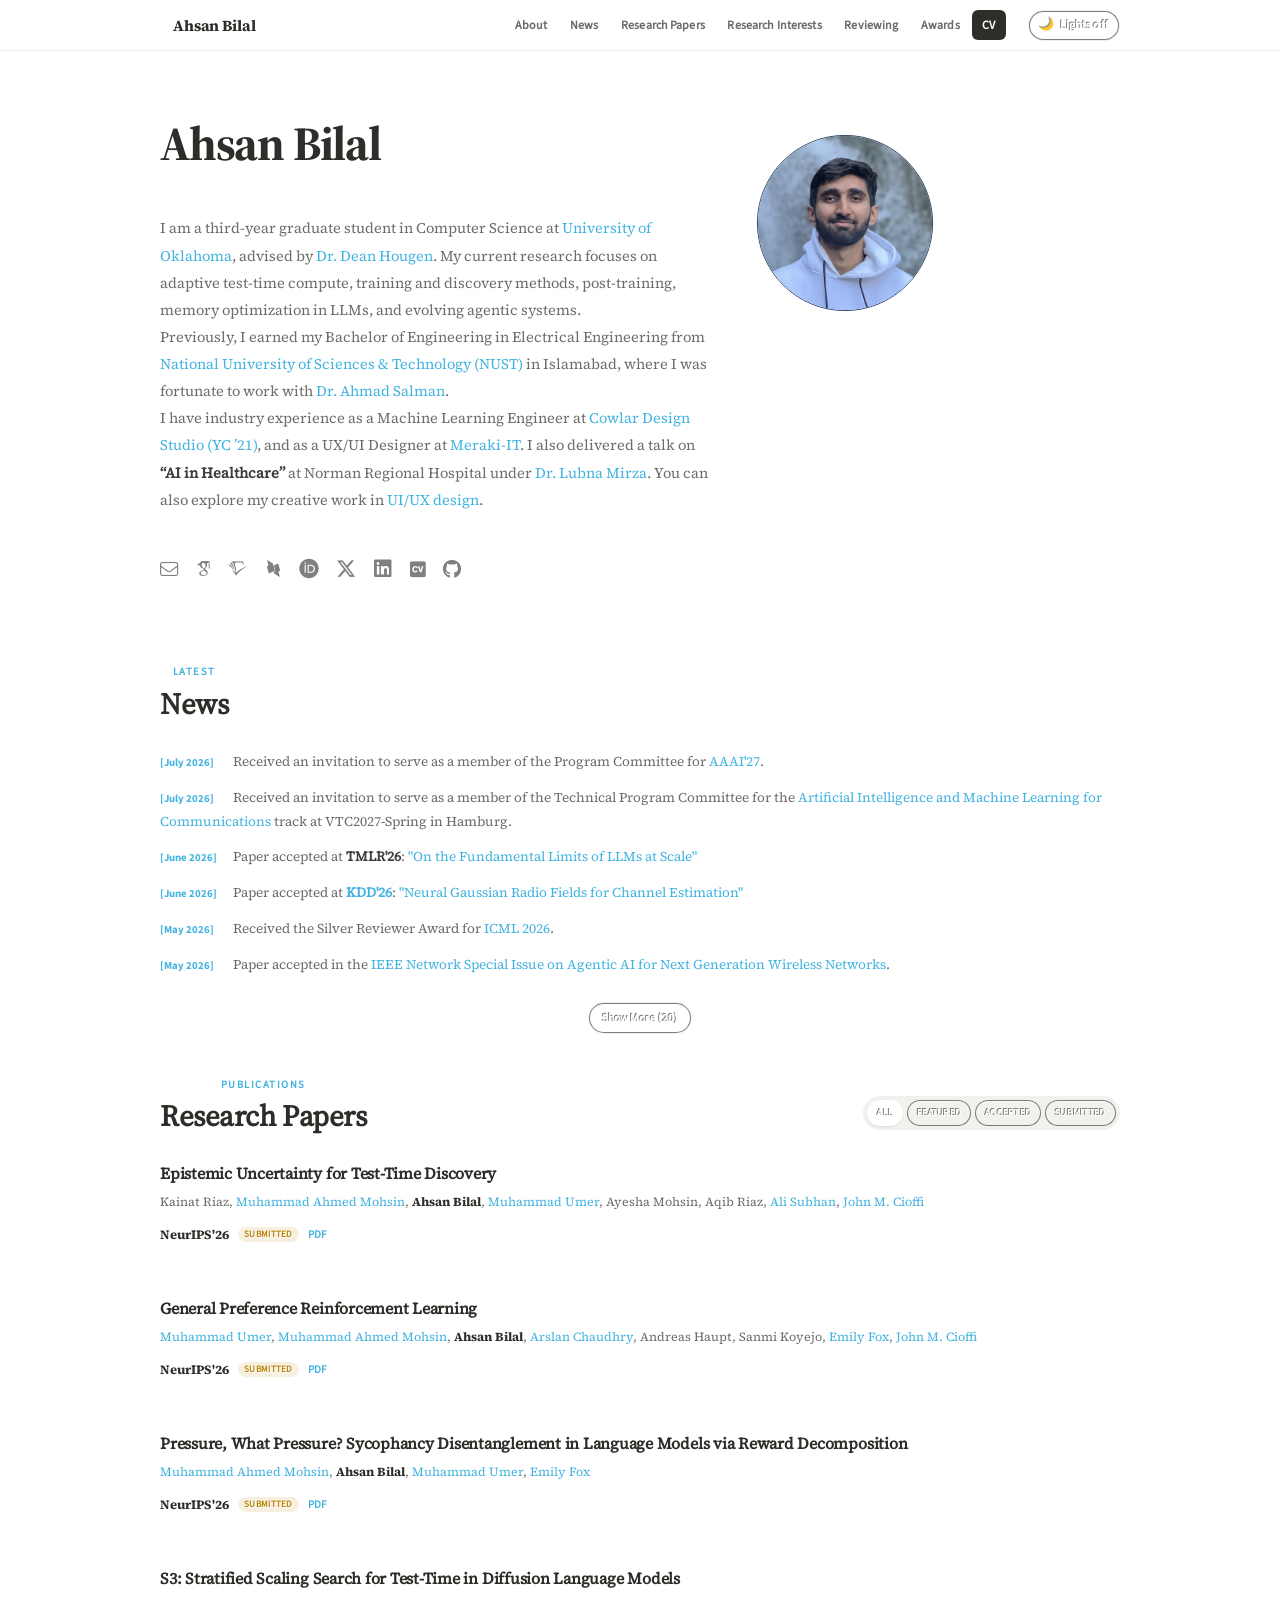
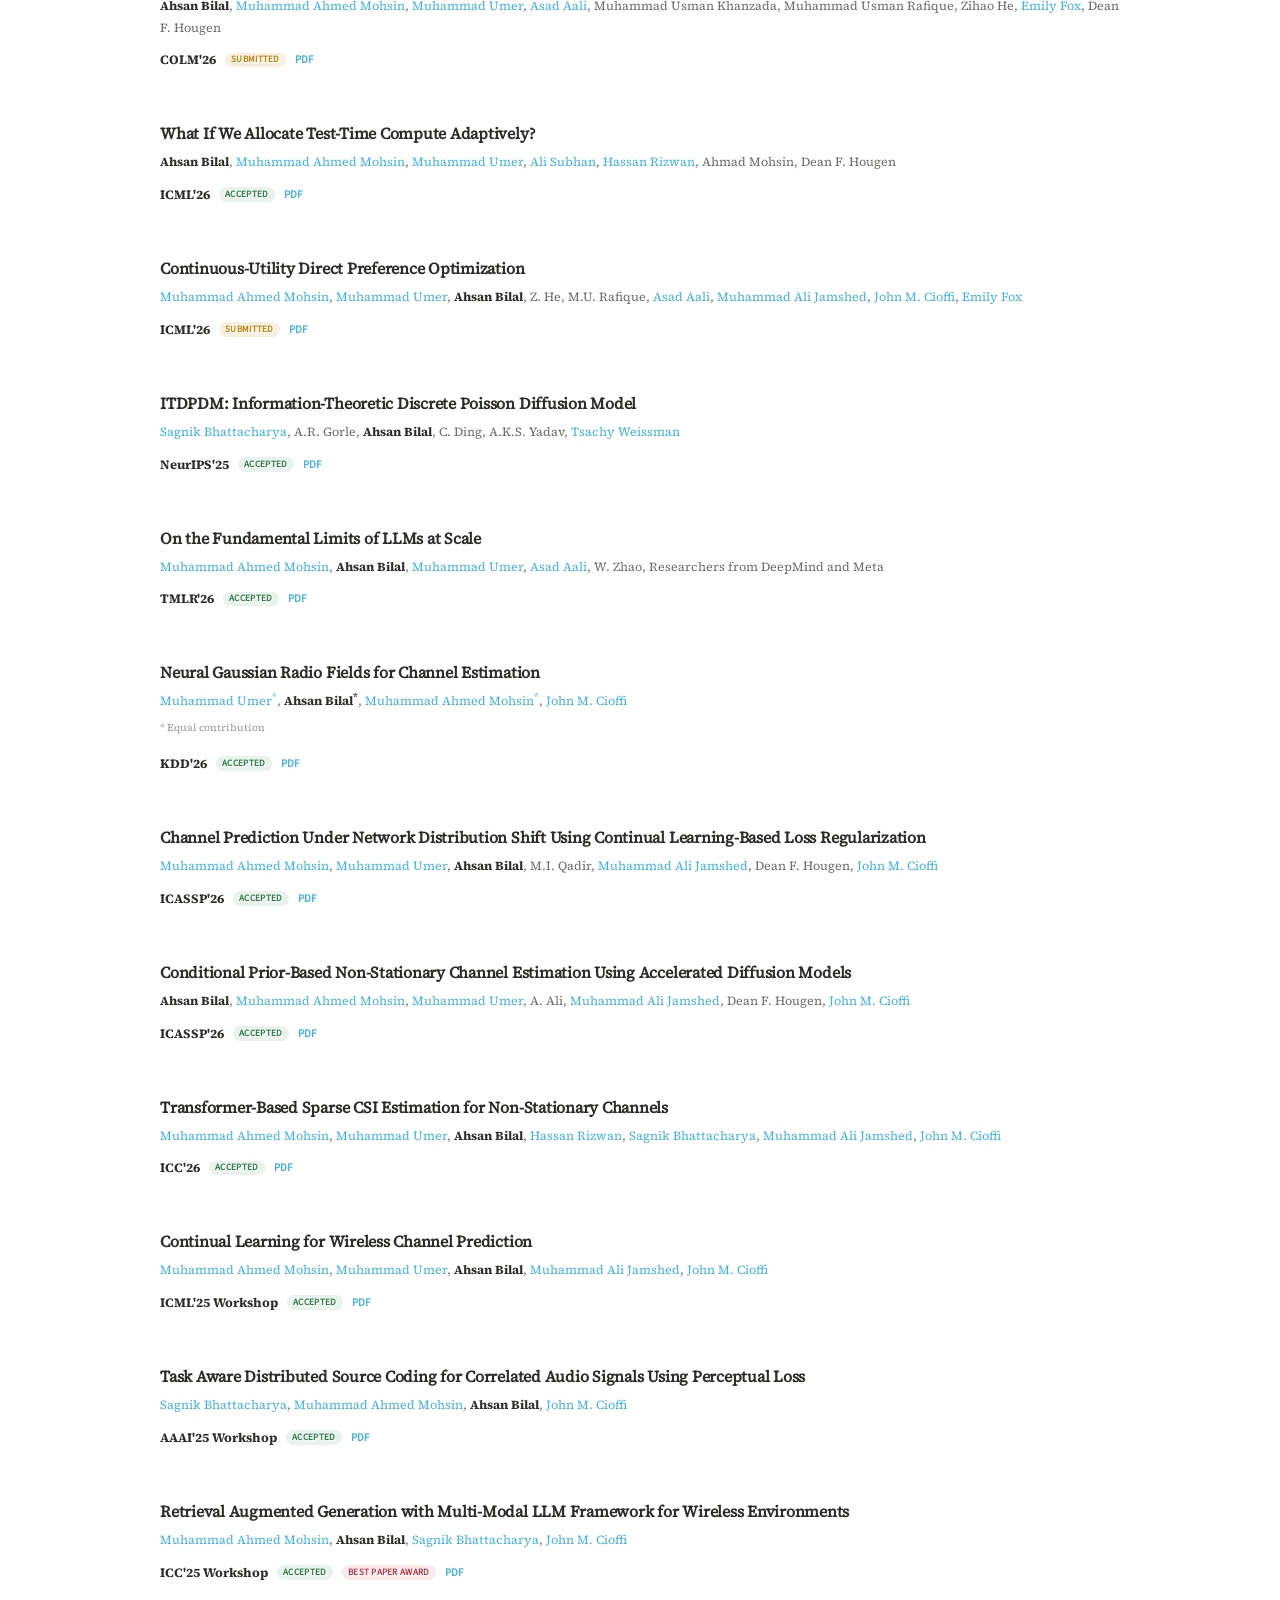
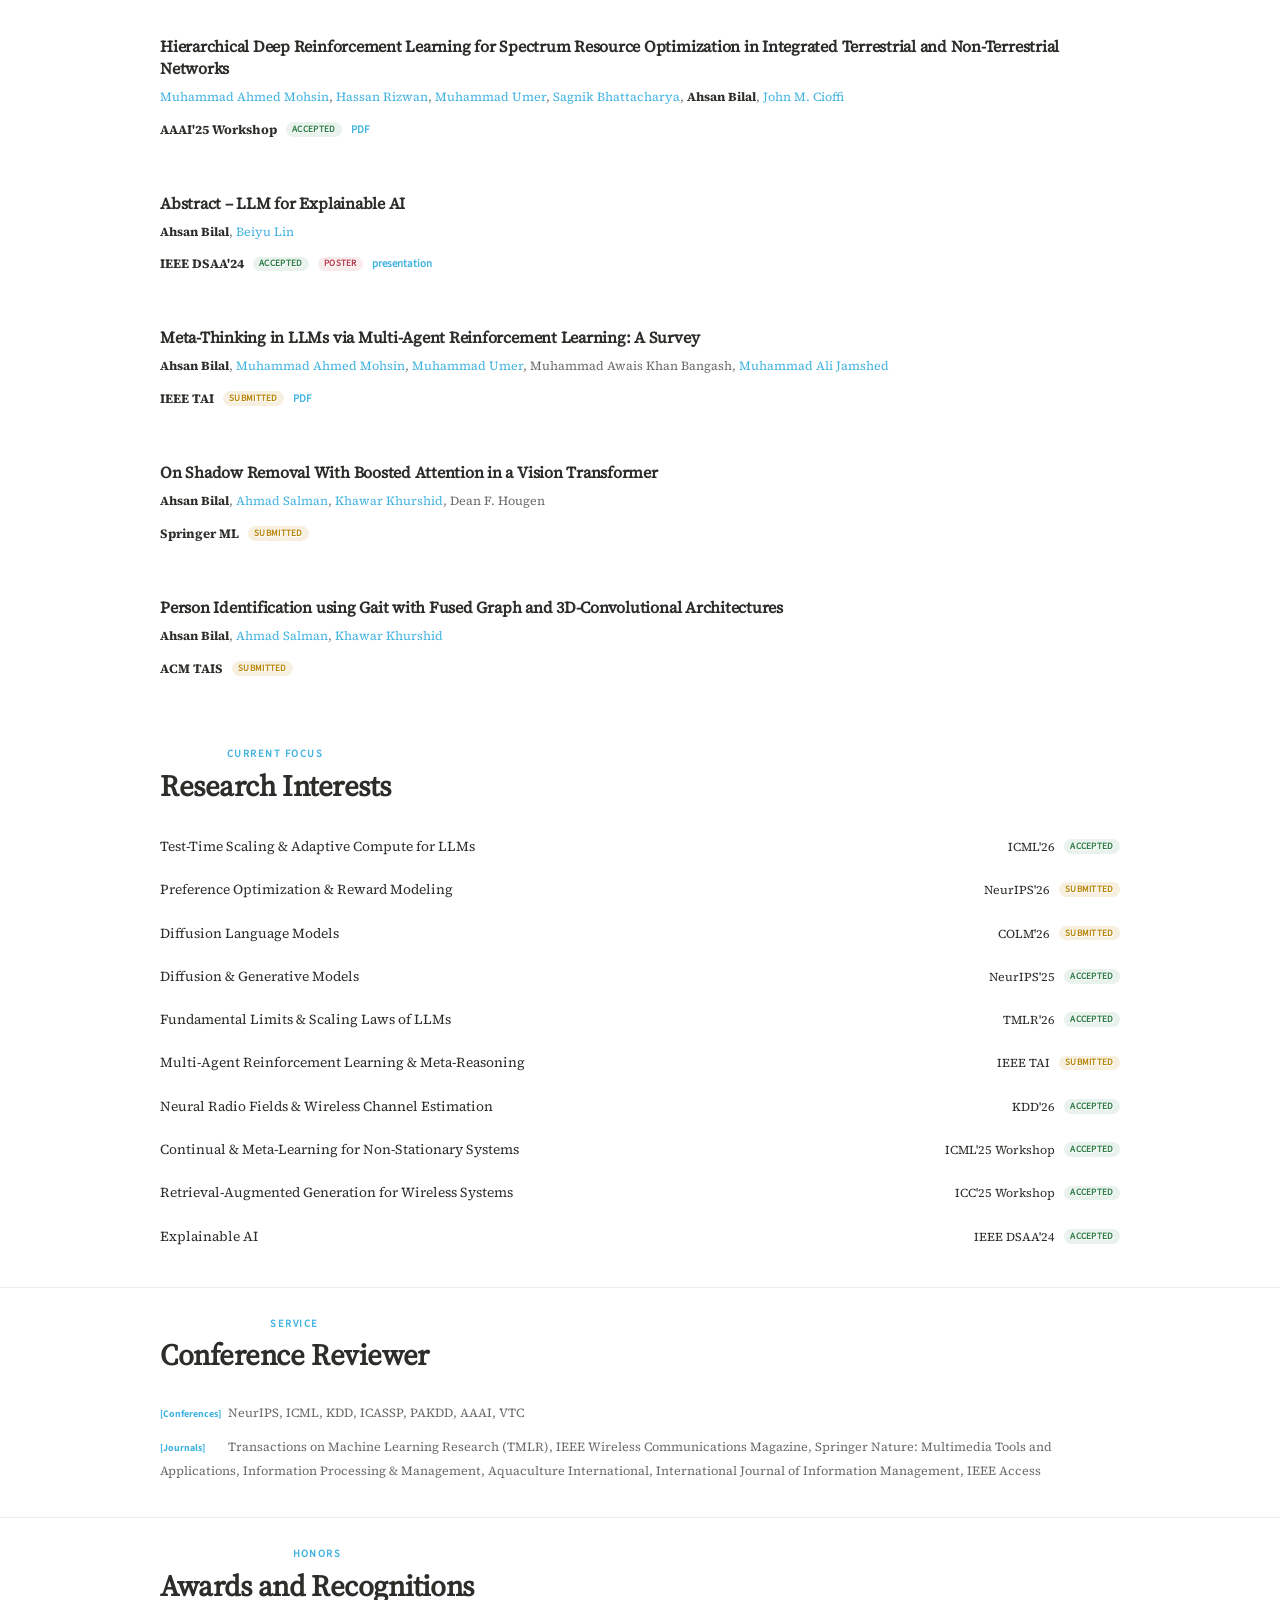
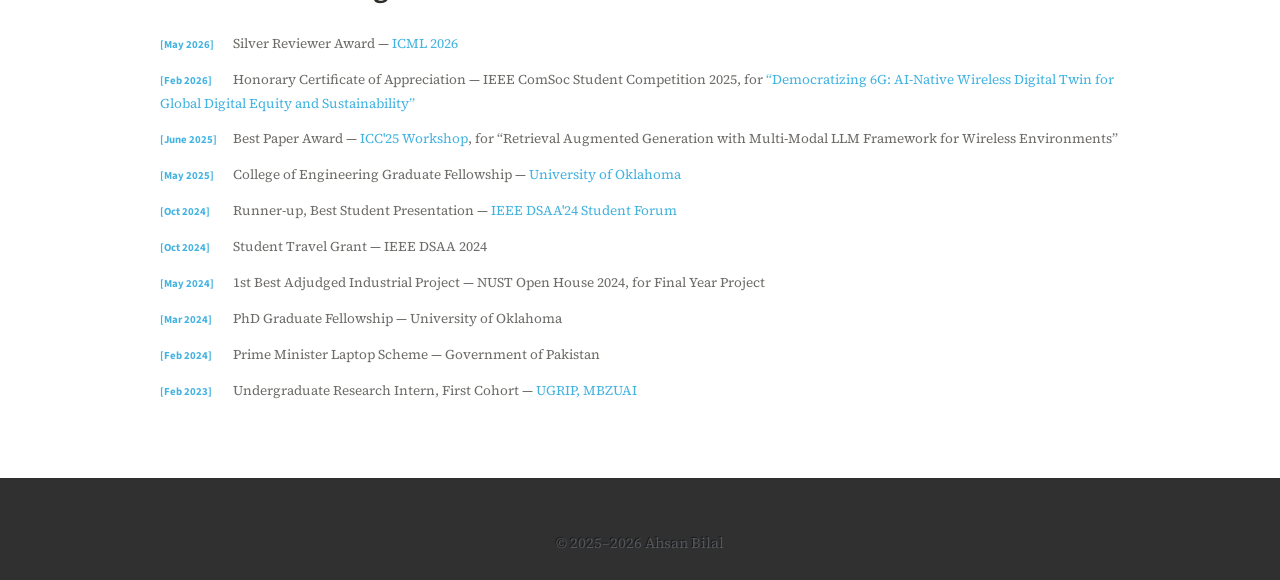
==== index.html @ 0c37520c "[update] Implemented dark mode toggle and enhanced UI components" ====
<!DOCTYPE HTML>
<html>
<head>
    <title>Ahsan Bilal</title>
    <meta name="author" content="Ahsan Bilal"/>
    <meta charset="utf-8"/>
    <meta name="viewport" content="width=device-width, initial-scale=1, user-scalable=no"/>
    <script>
        (function () {
            try {
                var stored = localStorage.getItem('theme');
                var prefersDark = window.matchMedia && window.matchMedia('(prefers-color-scheme: dark)').matches;
                if (stored === 'dark' || (!stored && prefersDark)) {
                    document.documentElement.classList.add('dark-mode');
                }
            } catch (e) {}
        })();
    </script>
    <meta name="description" content="Ahsan Bilal — PhD student in Computer Science at the University of Oklahoma. Research on machine learning, deep learning, large language models, and explainable AI."/>
    <link rel="stylesheet" href="assets/css/main.css"/>
    <link rel="stylesheet" href="assets/css/site.css"/>
    <noscript>
        <link rel="stylesheet" href="assets/css/noscript.css"/>
    </noscript>

    <link rel="apple-touch-icon" sizes="57x57"
          href="favicon.ico"/>
    <link rel="apple-touch-icon" sizes="60x60"
          href="favicon.ico"/>
    <link rel="apple-touch-icon" sizes="72x72"
          href="favicon.ico"/>
    <link rel="apple-touch-icon" sizes="76x76"
          href="favicon.ico"/>
    <link rel="apple-touch-icon" sizes="114x114"
          href="favicon.ico"/>
    <link rel="apple-touch-icon" sizes="120x120"
          href="favicon.ico"/>
    <link rel="apple-touch-icon" sizes="144x144"
          href="favicon.ico"/>
    <link rel="apple-touch-icon" sizes="152x152"
          href="favicon.ico"/>
    <link rel="apple-touch-icon" sizes="180x180"
          href="favicon.ico"/>

    <link rel="icon" type="image/png" href="favicon.ico"
          sizes="196x196"/>
    <link rel="icon" type="image/png" href="favicon.ico"
          sizes="192x192"/>
    <link rel="icon" type="image/png" href="favicon.ico" sizes="128x128"/>
    <link rel="icon" type="image/png" href="favicon.ico" sizes="96x96"/>
    <link rel="icon" type="image/png" href="favicon.ico" sizes="32x32"/>
    <link rel="icon" type="image/png" href="favicon.ico" sizes="16x16"/>

    <link rel="mask-icon" href="favicon.ico" color="#ffffff">
    <meta name="msapplication-TileColor" content="#FFFFFF"/>
    <meta name="msapplication-TileImage" content="//https://www.ou.edu/content/brand/logos-and-wordmarks/_jcr_content/content/section_817570393_co_218910412/par/image.img.png/1676658135232.png"/>
    <meta name="msapplication-square70x70logo" content="//https://www.ou.edu/content/brand/logos-and-wordmarks/_jcr_content/content/section_817570393_co_218910412/par/image.img.png/1676658135232.png"/>
    <meta name="msapplication-square150x150logo" content="//https://www.ou.edu/content/brand/logos-and-wordmarks/_jcr_content/content/section_817570393_co_218910412/par/image.img.png/1676658135232.png"/>
    <meta name="msapplication-square310x310logo" content="//https://www.ou.edu/content/brand/logos-and-wordmarks/_jcr_content/content/section_817570393_co_218910412/par/image.img.png/1676658135232.png"/>

    <link rel="icon" type="image/png" href="assets/images/ou_logo.png">

    <!-- Global site tag (gtag.js) - Google Analytics -->
    <script async src="https://www.googletagmanager.com/gtag/js?id=G-SGHM78BZFM"></script>
    <!-- <script>
        window.dataLayer = window.dataLayer || [];

        function gtag() {
            dataLayer.push(arguments);
        }

        gtag('js', new Date());

        gtag('config', 'G-SGHM78BZFM');
    </script> -->

    <!-- Google Tag Manager -->
<script>(function(w,d,s,l,i){w[l]=w[l]||[];w[l].push({'gtm.start':
    new Date().getTime(),event:'gtm.js'});var f=d.getElementsByTagName(s)[0],
    j=d.createElement(s),dl=l!='dataLayer'?'&l='+l:'';j.async=true;j.src=
    'https://www.googletagmanager.com/gtm.js?id='+i+dl;f.parentNode.insertBefore(j,f);
    })(window,document,'script','dataLayer','GTM-NMNRMQWZ');</script>
    <!-- End Google Tag Manager -->
</head>
<body class="is-preload">
    <!-- Google Tag Manager (noscript) -->
<noscript><iframe src="https://www.googletagmanager.com/ns.html?id=GTM-NMNRMQWZ"
    height="0" width="0" style="display:none;visibility:hidden"></iframe></noscript>
    <!-- End Google Tag Manager (noscript) -->

    <script src="assets/js/pub-utils.js"></script>
    <script src="assets/js/list-render.js"></script>
    <script src="assets/js/publications.js"></script>
    <script src="assets/js/news.js"></script>
    <script src="assets/js/interests.js"></script>
    <script src="assets/js/review.js"></script>
    <script src="assets/js/awards.js"></script>
    <script src="assets/js/theme-toggle.js"></script>

<nav id="nav">
    <div class="container nav-inner">
        <a href="#top" class="nav-brand">Ahsan Bilal</a>
        <div class="nav-right">
            <ul>
                <li><a href="#top">About</a></li>
                <li><a href="#news">News</a></li>
                <li><a href="#research">Research Papers</a></li>
                <li><a href="#interests">Research Interests</a></li>
                <li><a href="#reviewing">Reviewing</a></li>
                <li><a href="#awards">Awards</a></li>
                <li><a href="assets/pdfs/cv.pdf" target="_blank" class="nav-cv">CV</a></li>
            </ul>
            <button type="button" id="theme-toggle" class="theme-toggle-btn" aria-pressed="false">
                <span class="theme-toggle-icon" aria-hidden="true">&#127769;</span>
                <span class="theme-toggle-label">Lights off</span>
            </button>
        </div>
    </div>
</nav>

<article id="top" class="wrapper style1">
    <div class="container">
        <div class="row">
            <div class="col-8 col-7-large col-12-medium">
                <header>
                    <h1 class="strong">Ahsan Bilal</h1>
                </header>

                <article>
                    I am a third-year graduate student in Computer Science at
                    <a href="https://www.ou.edu/" target="_blank">University of Oklahoma</a>,
                    advised by
                    <a href="https://www.cs.ou.edu/~hougen/resume.html" target="_blank" style="white-space:nowrap">Dr. Dean Hougen</a>.
                    My current research focuses on adaptive test-time compute, training and discovery methods, post-training, memory optimization in LLMs, and evolving agentic systems.
                    <br>
                    Previously, I earned my Bachelor of Engineering in Electrical Engineering from
                    <a href="https://www.nust.edu.pk/" target="_blank">National University of Sciences &amp; Technology (NUST)</a>
                    in Islamabad, where I was fortunate to work with
                    <a href="https://seecs.nust.edu.pk/faculty/ahmad-salman/" target="_blank" style="white-space:nowrap">Dr. Ahmad Salman</a>.
                    <br>
                    I have industry experience as a Machine Learning Engineer at
                    <a href="https://cowlar.com/" target="_blank">Cowlar Design Studio (YC ’21)</a>,
                    and as a UX/UI Designer at
                    <a href="https://meraki-it.pk/" target="_blank">Meraki-IT</a>.
                    I also delivered a talk on <strong>“AI in Healthcare”</strong> at Norman Regional Hospital under
                    <a href="https://www.normanregional.com/provider-directory/lubna-mirza-md/" target="_blank" style="white-space:nowrap">Dr. Lubna Mirza</a>.
                    You can also explore my creative work in
                    <a href="https://ahsan-bilal.netlify.app/" target="_blank">UI/UX design</a>.
                </article>                

                <ul class="icons">
                    <li><a href="mailto:ahsan.bilal-1@ou.edu" target="_blank"
                           class="icon fa-light fa-envelope" style="border-bottom: none; color: gray"
                           title="Email"></a></li>
                    <li><a href="https://scholar.google.com/citations?user=UxYCwTcAAAAJ" target="_blank"
                           class="icon ai ai-google-scholar" style="border-bottom: none; color: gray; font-size: 110%"
                           title="Google Scholar"></a></li>
                    <li><a href="https://www.semanticscholar.org/author/Ahsan-Bilal/2059710534" target="_blank"
                           class="icon ai ai-semantic-scholar" style="border-bottom: none; color: gray; font-size: 110%"
                           title="Semantic Scholar"></a></li>
                    <li><a href="https://dblp.org/pid/227/6464.html" target="_blank"
                           class="icon ai ai-dblp" style="border-bottom: none; color: gray; font-size: 110%"
                           title="DBLP"></a></li>
                    <li><a href="https://orcid.org/0009-0002-7044-9316" target="_blank"
                           class="icon ai ai-orcid" style="border-bottom: none; color: gray; font-size: 110%"
                           title="ORCID"></a></li>
                    <li><a href="https://x.com/ahsan_bilal7" target="_blank"
                           class="icon fab fa-x-twitter" style="border-bottom: none; color: gray; font-size: 110%"
                           title="Twitter/X"></a></li>
                     <li>
                            <a href="https://www.linkedin.com/in/AhsanBilal7" target="_blank"
                               class="icon fa fa-linkedin" style="border-bottom: none; color: gray; font-size: 110%"
                               title="LinkedIn"></a>
                          </li>
                    <li><a href="assets/pdfs/cv.pdf" target="_blank"
                           class="icon ai ai-cv-square" style="border-bottom: none; color: gray"
                           title="R&eacute;sum&eacute;"></a></li>
                    <li><a href="https://github.com/AhsanBilal7" target="_blank" class="icon fab fa-github"
                           style="border-bottom: none; color: gray" title="GitHub"></a></li>
                </ul>
            </div>
            <div class="col-4 col-5-large col-12-medium">
                <span class="image fit"><img src="assets/images/ahsan_bilal.png"
                                             alt="" style="border:1px solid #021a40; scale: 80%"/></span>
            </div>
        </div>
    </div>
</article>


<article id="news" class="wrapper style3">
    <div class="container">
      <header class="section-header">
        <div>
          <span class="kicker">Latest</span>
          <h2>News</h2>
        </div>
      </header>
      <!-- this <ul> will be populated dynamically by assets/js/news.js -->
      <ul class="entry-list" id="news-list"></ul>
    </div>
  </article>

<article id="research" class="wrapper style2">
    <div class="container">
      <header class="section-header">
        <div>
          <span class="kicker">Publications</span>
          <h2>Research Papers</h2>
        </div>
        <div class="pub-filter-bar" id="toggle-pub-container">
          <button type="button" class="pub-filter is-active" data-filter="all">All</button>
          <button type="button" class="pub-filter" data-filter="representative">Featured</button>
          <button type="button" class="pub-filter" data-filter="accepted">Accepted</button>
          <button type="button" class="pub-filter" data-filter="submitted">Submitted</button>
        </div>
      </header>

      <!-- this will get populated dynamically by assets/js/publications.js -->
      <div class="pub-list" id="pub-list"></div>
    </div>
</article>

<article id="interests" class="wrapper style3">
    <div class="container">
      <header class="section-header">
        <div>
          <span class="kicker">Current Focus</span>
          <h2>Research Interests</h2>
        </div>
      </header>
      <!-- this <ul> will be populated dynamically by assets/js/interests.js -->
      <ul class="interest-list" id="interest-list"></ul>
    </div>
</article>

<article id="reviewing" class="wrapper style3">
    <div class="container">
      <header class="section-header">
        <div>
          <span class="kicker">Service</span>
          <h2>Conference Reviewer</h2>
        </div>
      </header>
      <!-- this <ul> will be populated dynamically by assets/js/review.js -->
      <ul class="entry-list" id="review-list"></ul>
    </div>
  </article>

<article id="awards" class="wrapper style3">
    <div class="container">
      <header class="section-header">
        <div>
          <span class="kicker">Honors</span>
          <h2>Awards and Recognitions</h2>
        </div>
      </header>
      <!-- this <ul> will be populated dynamically by assets/js/awards.js -->
      <ul class="entry-list" id="awards-list"></ul>
    </div>
</article>


<div class="container medium visitor-map">
    <script type="text/javascript" id="mapmyvisitors" src="//mapmyvisitors.com/map.js?d=mCaW4vzoKWMJoG-Y9GfWcebLd4aRQoWfN8eYxqcHFhw&cl=ffffff&w=a"></script>
    <noscript>
        <a href="https://mapmyvisitors.com/web/1c6oi" title="Visit tracker"><img src="https://mapmyvisitors.com/map.png?d=mCaW4vzoKWMJoG-Y9GfWcebLd4aRQoWfN8eYxqcHFhw&cl=ffffff" /></a>
    </noscript>
</div>

<article class="wrapper style4">
    <div class="container medium">
        <footer>
            <ul id="copyright">
                <li>&copy; 2025&ndash;2026 Ahsan Bilal</li>
            </ul>
        </footer>
    </div>
</article>


<script src="assets/js/jquery.min.js"></script>
<script src="assets/js/jquery.scrolly.min.js"></script>
<script src="assets/js/jquery.scrollex.min.js"></script>
<script src="assets/js/browser.min.js"></script>
<script src="assets/js/breakpoints.min.js"></script>
<script src="assets/js/util.js"></script>
<script src="assets/js/main.js"></script>

</body>
</html>
---- assets/css/main.css ----
@import url("https://fonts.googleapis.com/css?family=Open+Sans:300,300italic,600,600italic,700");
@import url("academicons.min.css");
@import url("source_serif_4.css");
@import url("source_sans_3.css");
@import url("../fontawesome/css/fontawesome.css");
@import url("../fontawesome/css/brands.css");
@import url("../fontawesome/css/light.css");

html, body, div, span, applet, object,
iframe, h1, h2, h3, h4, h5, h6, p, blockquote,
pre, a, abbr, acronym, address, big, cite,
code, del, dfn, em, img, ins, kbd, q, s, samp,
small, strike, strong, sub, sup, tt, var, b,
u, i, center, dl, dt, dd, ol, ul, li, fieldset,
form, label, legend, table, caption, tbody,
tfoot, thead, tr, th, td, article, aside,
canvas, details, embed, figure, figcaption,
footer, header, hgroup, menu, nav, output, ruby,
section, summary, time, mark, audio, video {
    margin: 0;
    padding: 0;
    border: 0;
    font-size: 100%;
    font: inherit;
    vertical-align: baseline;
}

article, aside, details, figcaption, figure,
footer, header, hgroup, menu, nav, section {
    display: block;
}

body {
    line-height: 1;
}

ol, ul {
    list-style: none;
}

blockquote, q {
    quotes: none;
}

blockquote:before, blockquote:after, q:before, q:after {
    content: '';
    content: none;
}

table {
    border-collapse: collapse;
    border-spacing: 0;
}

body {
    -webkit-text-size-adjust: none;
}

mark {
    background-color: transparent;
    color: inherit;
}

input::-moz-focus-inner {
    border: 0;
    padding: 0;
}

input, select, textarea {
    -moz-appearance: none;
    -webkit-appearance: none;
    -ms-appearance: none;
    appearance: none;
}

/* Basic */

html {
    box-sizing: border-box;
}

*, *:before, *:after {
    box-sizing: inherit;
}

body.is-preload *, body.is-preload *:before, body.is-preload *:after {
    -moz-animation: none !important;
    -webkit-animation: none !important;
    -ms-animation: none !important;
    animation: none !important;
    -moz-transition: none !important;
    -webkit-transition: none !important;
    -ms-transition: none !important;
    transition: none !important;
}

body, input, textarea, select {
    font-family: "Source Serif 4", serif;
    line-height: 1.85em;
    color: #6D6C69;
    font-weight: 300;
    font-size: 13pt;
}

.research_topic {
    font-size: 1.1em;
    font-weight: bold;
    text-align: left;
    font-family: "Source Serif 4 Bold", serif;
    color: #2E2D29;
}

.tldr {
    background-color: #ffffff;
    border-radius: 25px;
    padding: 4px;
    font-weight: bold;
    font-size: 80%;
    font-family: "Source Sans 3 Bold", sans-serif;
}

.links {
    font-family: "Source Sans 3 Bold", sans-serif;
    font-weight: bold;
    font-size: 90%;
}

.date {
    font-weight: bold;
    font-size: 80%;
    font-family: "Source Sans 3 Bold", sans-serif;
}

.author_footnote {
    font-size: 75%
}

.venue {
    font-weight: bold;
    font-family: "Source Serif 4 Bold", serif;
}

.venue_footnote {
    font-size: 85%
}

.research_highlight {
    color: #B83A4B;
    font-weight: bold;
    font-family: "Source Serif 4 Bold", serif;
}

.research_highlight.status-accepted {
    color: #2E7D46;
}

.research_highlight.status-submitted {
    color: #B8860B;
}

.vertically_aligned {
    display: flex;
    align-items: flex-start;
}

.pub-card {
    opacity: 1;
    transform: translateY(0);
    transition: opacity 0.26s ease, transform 0.26s ease;
}

.pub-card.pub-card--hidden {
    opacity: 0;
    transform: translateY(6px);
    pointer-events: none;
}

@media (prefers-reduced-motion: reduce) {
    .pub-card {
        transition: none;
    }
}

.toggle-pub {
    font-family: "Source Sans 3", sans-serif;
    font-size: 60%;
}

.toggle-pub > a {
    color: #43B3E0;
!important;
}

.toggle-pub > a.is-active {
    color: #2E2D29 !important;
    font-weight: bold;
}

.media_coverage {
    font-size: 80%
}

.strong {
    font-weight: bold;
    font-family: "Source Serif 4 Bold", serif;
}

a {
    -moz-transition: color .2s ease-in-out;
    -webkit-transition: color .2s ease-in-out;
    -ms-transition: color .2s ease-in-out;
    transition: color .2s ease-in-out;
    color: #43B3E0;
    text-decoration: none;
}

a:hover {
    color: #43bff0 !important;
}

a img {
    border: 0;
}

b, strong {
    font-weight: 600;
    color: #3e3e3e;
}

i, em {
    font-style: italic;
}

sub {
    position: relative;
    top: 0.5em;
    font-size: 0.8em;
}

sup {
    position: relative;
    top: -0.5em;
    font-size: 0.8em;
}

blockquote {
    border-left: solid 0.75em #eee;
    padding: 1em 0 1em 1.5em;
    font-style: italic;
}

h1, h2, h3, h4, h5, h6 {
    color: #2E2D29;
    margin: 0 0 0.75em 0;
}

h1 a, h2 a, h3 a, h4 a, h5 a, h6 a {
    text-decoration: none;
    color: inherit;
}

h2, h3, h4, h5, h6 {
    font-weight: 700;
    text-align: left;
}

h1 {
    font-size: 3.25em;
    letter-spacing: -0.025em;
    font-weight: 300;
}

h1 strong {
    font-weight: 700;
}

h2 {
    font-size: 2em;
    letter-spacing: -0.015em;
}

h3 {
    font-size: 1.3em;
    letter-spacing: -0.015em;
}

em, i {
    font-style: italic;
}

br.clear {
    clear: both;
}

hr {
    border: 0;
    border-top: solid 1px #444;
    border-top-color: rgba(0, 0, 0, 0.35);
    box-shadow: 0px 1px 0px 0px rgba(255, 255, 255, 0.1);
    height: 1px;
    margin: 3em 0;
}

p, ul, ol, dl, table {
    margin-bottom: 2em;
}

header {
    margin: 0 0 3em 0;
}

header > p {
    font-size: 1.25em;
    margin: 0;
}

footer {
    margin: 3em 0 0 0;
}

footer > p {
    font-size: 1.25em;
}

/* Container */

.container {
    margin: 0 auto;
    max-width: calc(100% - 50px);
    width: 1200px;
}

.container.medium {
    width: 900px;
}

@media screen and (max-width: 1680px) {

    .container {
        width: 1200px;
    }

    .container.medium {
        width: 900px;
    }
}

@media screen and (max-width: 1280px) {

    .container {
        width: 960px;
    }

    .container.medium {
        width: 720px;
    }

}

@media screen and (max-width: 980px) {

    .container {
        width: 100%;
    }

    .container.medium {
        width: 75%;
    }

}

@media screen and (max-width: 736px) {

    .container {
        width: 100%;
        max-width: calc(100% - 30px);
    }

    .container.medium {
        width: 100%;
    }
}

/* Row */

.row {
    display: flex;
    flex-wrap: wrap;
    box-sizing: border-box;
    align-items: stretch;
}

.row > * {
    box-sizing: border-box;
}

.row.gtr-uniform > * > :last-child {
    margin-bottom: 0;
}

.row.aln-left {
    justify-content: flex-start;
}

.row.aln-center {
    justify-content: center;
}

.row.aln-right {
    justify-content: flex-end;
}

.row.aln-top {
    align-items: flex-start;
}

.row.aln-middle {
    align-items: center;
}

.row.aln-bottom {
    align-items: flex-end;
}

.row > .imp {
    order: -1;
}

.row > .col-1 {
    width: 8.33333%;
}

.row > .off-1 {
    margin-left: 8.33333%;
}

.row > .col-2 {
    width: 16.66667%;
}

.row > .off-2 {
    margin-left: 16.66667%;
}

.row > .col-3 {
    width: 25%;
}

.row > .off-3 {
    margin-left: 25%;
}

.row > .col-4 {
    width: 33.33333%;
}

.row > .off-4 {
    margin-left: 33.33333%;
}

.row > .col-5 {
    width: 41.66667%;
}

.row > .off-5 {
    margin-left: 41.66667%;
}

.row > .col-6 {
    width: 50%;
}

.row > .off-6 {
    margin-left: 50%;
}

.row > .col-7 {
    width: 58.33333%;
}

.row > .off-7 {
    margin-left: 58.33333%;
}

.row > .col-8 {
    width: 66.66667%;
}

.row > .off-8 {
    margin-left: 66.66667%;
}

.row > .col-9 {
    width: 75%;
}

.row > .off-9 {
    margin-left: 75%;
}

.row > .col-10 {
    width: 83.33333%;
}

.row > .off-10 {
    margin-left: 83.33333%;
}

.row > .col-11 {
    width: 91.66667%;
}

.row > .off-11 {
    margin-left: 91.66667%;
}

.row > .col-12 {
    width: 100%;
}

.row > .off-12 {
    margin-left: 100%;
}

.row.gtr-0 {
    margin-top: 0px;
    margin-left: 0px;
}

.row.gtr-0 > * {
    padding: 0px 0 0 0px;
}

.row.gtr-0.gtr-uniform {
    margin-top: 0px;
}

.row.gtr-0.gtr-uniform > * {
    padding-top: 0px;
}

.row.gtr-25 {
    margin-top: -6.25px;
    margin-left: -6.25px;
}

.row.gtr-25 > * {
    padding: 6.25px 0 0 6.25px;
}

.row.gtr-25.gtr-uniform {
    margin-top: -6.25px;
}

.row.gtr-25.gtr-uniform > * {
    padding-top: 6.25px;
}

.row.gtr-50 {
    margin-top: -12.5px;
    margin-left: -12.5px;
}

.row.gtr-50 > * {
    padding: 12.5px 0 0 12.5px;
}

.row.gtr-50.gtr-uniform {
    margin-top: -12.5px;
}

.row.gtr-50.gtr-uniform > * {
    padding-top: 12.5px;
}

.row {
    margin-top: -25px;
    margin-left: -25px;
}

.row > * {
    padding: 50px 0 0 25px;
}

.row.gtr-uniform {
    margin-top: -25px;
}

.row.gtr-uniform > * {
    padding-top: 25px;
}

.row.gtr-150 {
    margin-top: -37.5px;
    margin-left: -37.5px;
}

.row.gtr-150 > * {
    padding: 37.5px 0 0 37.5px;
}

.row.gtr-150.gtr-uniform {
    margin-top: -37.5px;
}

.row.gtr-150.gtr-uniform > * {
    padding-top: 37.5px;
}

.row.gtr-200 {
    margin-top: -50px;
    margin-left: -50px;
}

.row.gtr-200 > * {
    padding: 50px 0 0 50px;
}

.row.gtr-200.gtr-uniform {
    margin-top: -50px;
}

.row.gtr-200.gtr-uniform > * {
    padding-top: 50px;
}

@media screen and (max-width: 1680px) {

    .row {
        display: flex;
        flex-wrap: wrap;
        box-sizing: border-box;
        align-items: stretch;
    }

    .row > * {
        box-sizing: border-box;
    }

    .row.gtr-uniform > * > :last-child {
        margin-bottom: 0;
    }

    .row.aln-left {
        justify-content: flex-start;
    }

    .row.aln-center {
        justify-content: center;
    }

    .row.aln-right {
        justify-content: flex-end;
    }

    .row.aln-top {
        align-items: flex-start;
    }

    .row.aln-middle {
        align-items: center;
    }

    .row.aln-bottom {
        align-items: flex-end;
    }

    .row > .imp-xlarge {
        order: -1;
    }

    .row > .col-1-xlarge {
        width: 8.33333%;
    }

    .row > .off-1-xlarge {
        margin-left: 8.33333%;
    }

    .row > .col-2-xlarge {
        width: 16.66667%;
    }

    .row > .off-2-xlarge {
        margin-left: 16.66667%;
    }

    .row > .col-3-xlarge {
        width: 25%;
    }

    .row > .off-3-xlarge {
        margin-left: 25%;
    }

    .row > .col-4-xlarge {
        width: 33.33333%;
    }

    .row > .off-4-xlarge {
        margin-left: 33.33333%;
    }

    .row > .col-5-xlarge {
        width: 41.66667%;
    }

    .row > .off-5-xlarge {
        margin-left: 41.66667%;
    }

    .row > .col-6-xlarge {
        width: 50%;
    }

    .row > .off-6-xlarge {
        margin-left: 50%;
    }

    .row > .col-7-xlarge {
        width: 58.33333%;
    }

    .row > .off-7-xlarge {
        margin-left: 58.33333%;
    }

    .row > .col-8-xlarge {
        width: 66.66667%;
    }

    .row > .off-8-xlarge {
        margin-left: 66.66667%;
    }

    .row > .col-9-xlarge {
        width: 75%;
    }

    .row > .off-9-xlarge {
        margin-left: 75%;
    }

    .row > .col-10-xlarge {
        width: 83.33333%;
    }

    .row > .off-10-xlarge {
        margin-left: 83.33333%;
    }

    .row > .col-11-xlarge {
        width: 91.66667%;
    }

    .row > .off-11-xlarge {
        margin-left: 91.66667%;
    }

    .row > .col-12-xlarge {
        width: 100%;
    }

    .row > .off-12-xlarge {
        margin-left: 100%;
    }

    .row.gtr-0 {
        margin-top: 0px;
        margin-left: 0px;
    }

    .row.gtr-0 > * {
        padding: 0px 0 0 0px;
    }

    .row.gtr-0.gtr-uniform {
        margin-top: 0px;
    }

    .row.gtr-0.gtr-uniform > * {
        padding-top: 0px;
    }

    .row.gtr-25 {
        margin-top: -6.25px;
        margin-left: -6.25px;
    }

    .row.gtr-25 > * {
        padding: 6.25px 0 0 6.25px;
    }

    .row.gtr-25.gtr-uniform {
        margin-top: -6.25px;
    }

    .row.gtr-25.gtr-uniform > * {
        padding-top: 6.25px;
    }

    .row.gtr-50 {
        margin-top: -12.5px;
        margin-left: -12.5px;
    }

    .row.gtr-50 > * {
        padding: 12.5px 0 0 12.5px;
    }

    .row.gtr-50.gtr-uniform {
        margin-top: -12.5px;
    }

    .row.gtr-50.gtr-uniform > * {
        padding-top: 12.5px;
    }

    .row {
        margin-top: -25px;
        margin-left: -25px;
    }

    .row > * {
        padding: 50px 0 0 25px;
    }

    .row.gtr-uniform {
        margin-top: -25px;
    }

    .row.gtr-uniform > * {
        padding-top: 25px;
    }

    .row.gtr-150 {
        margin-top: -37.5px;
        margin-left: -37.5px;
    }

    .row.gtr-150 > * {
        padding: 37.5px 0 0 37.5px;
    }

    .row.gtr-150.gtr-uniform {
        margin-top: -37.5px;
    }

    .row.gtr-150.gtr-uniform > * {
        padding-top: 37.5px;
    }

    .row.gtr-200 {
        margin-top: -50px;
        margin-left: -50px;
    }

    .row.gtr-200 > * {
        padding: 50px 0 0 50px;
    }

    .row.gtr-200.gtr-uniform {
        margin-top: -50px;
    }

    .row.gtr-200.gtr-uniform > * {
        padding-top: 50px;
    }

}

@media screen and (max-width: 1280px) {

    .row {
        display: flex;
        flex-wrap: wrap;
        box-sizing: border-box;
        align-items: stretch;
    }

    .row > * {
        box-sizing: border-box;
    }

    .row.gtr-uniform > * > :last-child {
        margin-bottom: 0;
    }

    .row.aln-left {
        justify-content: flex-start;
    }

    .row.aln-center {
        justify-content: center;
    }

    .row.aln-right {
        justify-content: flex-end;
    }

    .row.aln-top {
        align-items: flex-start;
    }

    .row.aln-middle {
        align-items: center;
    }

    .row.aln-bottom {
        align-items: flex-end;
    }

    .row > .imp-large {
        order: -1;
    }

    .row > .col-1-large {
        width: 8.33333%;
    }

    .row > .off-1-large {
        margin-left: 8.33333%;
    }

    .row > .col-2-large {
        width: 16.66667%;
    }

    .row > .off-2-large {
        margin-left: 16.66667%;
    }

    .row > .col-3-large {
        width: 25%;
    }

    .row > .off-3-large {
        margin-left: 25%;
    }

    .row > .col-4-large {
        width: 33.33333%;
    }

    .row > .off-4-large {
        margin-left: 33.33333%;
    }

    .row > .col-5-large {
        width: 41.66667%;
    }

    .row > .off-5-large {
        margin-left: 41.66667%;
    }

    .row > .col-6-large {
        width: 50%;
    }

    .row > .off-6-large {
        margin-left: 50%;
    }

    .row > .col-7-large {
        width: 58.33333%;
    }

    .row > .off-7-large {
        margin-left: 58.33333%;
    }

    .row > .col-8-large {
        width: 66.66667%;
    }

    .row > .off-8-large {
        margin-left: 66.66667%;
    }

    .row > .col-9-large {
        width: 75%;
    }

    .row > .off-9-large {
        margin-left: 75%;
    }

    .row > .col-10-large {
        width: 83.33333%;
    }

    .row > .off-10-large {
        margin-left: 83.33333%;
    }

    .row > .col-11-large {
        width: 91.66667%;
    }

    .row > .off-11-large {
        margin-left: 91.66667%;
    }

    .row > .col-12-large {
        width: 100%;
    }

    .row > .off-12-large {
        margin-left: 100%;
    }

    .row.gtr-0 {
        margin-top: 0px;
        margin-left: 0px;
    }

    .row.gtr-0 > * {
        padding: 0px 0 0 0px;
    }

    .row.gtr-0.gtr-uniform {
        margin-top: 0px;
    }

    .row.gtr-0.gtr-uniform > * {
        padding-top: 0px;
    }

    .row.gtr-25 {
        margin-top: -6.25px;
        margin-left: -6.25px;
    }

    .row.gtr-25 > * {
        padding: 6.25px 0 0 6.25px;
    }

    .row.gtr-25.gtr-uniform {
        margin-top: -6.25px;
    }

    .row.gtr-25.gtr-uniform > * {
        padding-top: 6.25px;
    }

    .row.gtr-50 {
        margin-top: -12.5px;
        margin-left: -12.5px;
    }

    .row.gtr-50 > * {
        padding: 12.5px 0 0 12.5px;
    }

    .row.gtr-50.gtr-uniform {
        margin-top: -12.5px;
    }

    .row.gtr-50.gtr-uniform > * {
        padding-top: 12.5px;
    }

    .row {
        margin-top: -25px;
        margin-left: -25px;
    }

    .row > * {
        padding: 50px 0 0 25px;
    }

    .row.gtr-uniform {
        margin-top: -25px;
    }

    .row.gtr-uniform > * {
        padding-top: 25px;
    }

    .row.gtr-150 {
        margin-top: -37.5px;
        margin-left: -37.5px;
    }

    .row.gtr-150 > * {
        padding: 37.5px 0 0 37.5px;
    }

    .row.gtr-150.gtr-uniform {
        margin-top: -37.5px;
    }

    .row.gtr-150.gtr-uniform > * {
        padding-top: 37.5px;
    }

    .row.gtr-200 {
        margin-top: -50px;
        margin-left: -50px;
    }

    .row.gtr-200 > * {
        padding: 50px 0 0 50px;
    }

    .row.gtr-200.gtr-uniform {
        margin-top: -50px;
    }

    .row.gtr-200.gtr-uniform > * {
        padding-top: 50px;
    }

}

@media screen and (max-width: 980px) {

    .row {
        display: flex;
        flex-wrap: wrap;
        box-sizing: border-box;
        align-items: stretch;
    }

    .row > * {
        box-sizing: border-box;
    }

    .row.gtr-uniform > * > :last-child {
        margin-bottom: 0;
    }

    .row.aln-left {
        justify-content: flex-start;
    }

    .row.aln-center {
        justify-content: center;
    }

    .row.aln-right {
        justify-content: flex-end;
    }

    .row.aln-top {
        align-items: flex-start;
    }

    .row.aln-middle {
        align-items: center;
    }

    .row.aln-bottom {
        align-items: flex-end;
    }

    .row > .imp-medium {
        order: -1;
    }

    .row > .col-1-medium {
        width: 8.33333%;
    }

    .row > .off-1-medium {
        margin-left: 8.33333%;
    }

    .row > .col-2-medium {
        width: 16.66667%;
    }

    .row > .off-2-medium {
        margin-left: 16.66667%;
    }

    .row > .col-3-medium {
        width: 25%;
    }

    .row > .off-3-medium {
        margin-left: 25%;
    }

    .row > .col-4-medium {
        width: 33.33333%;
    }

    .row > .off-4-medium {
        margin-left: 33.33333%;
    }

    .row > .col-5-medium {
        width: 41.66667%;
    }

    .row > .off-5-medium {
        margin-left: 41.66667%;
    }

    .row > .col-6-medium {
        width: 50%;
    }

    .row > .off-6-medium {
        margin-left: 50%;
    }

    .row > .col-7-medium {
        width: 58.33333%;
    }

    .row > .off-7-medium {
        margin-left: 58.33333%;
    }

    .row > .col-8-medium {
        width: 66.66667%;
    }

    .row > .off-8-medium {
        margin-left: 66.66667%;
    }

    .row > .col-9-medium {
        width: 75%;
    }

    .row > .off-9-medium {
        margin-left: 75%;
    }

    .row > .col-10-medium {
        width: 83.33333%;
    }

    .row > .off-10-medium {
        margin-left: 83.33333%;
    }

    .row > .col-11-medium {
        width: 91.66667%;
    }

    .row > .off-11-medium {
        margin-left: 91.66667%;
    }

    .row > .col-12-medium {
        width: 100%;
    }

    .row > .off-12-medium {
        margin-left: 100%;
    }

    .row.gtr-0 {
        margin-top: 0px;
        margin-left: 0px;
    }

    .row.gtr-0 > * {
        padding: 0px 0 0 0px;
    }

    .row.gtr-0.gtr-uniform {
        margin-top: 0px;
    }

    .row.gtr-0.gtr-uniform > * {
        padding-top: 0px;
    }

    .row.gtr-25 {
        margin-top: -6.25px;
        margin-left: -6.25px;
    }

    .row.gtr-25 > * {
        padding: 6.25px 0 0 6.25px;
    }

    .row.gtr-25.gtr-uniform {
        margin-top: -6.25px;
    }

    .row.gtr-25.gtr-uniform > * {
        padding-top: 6.25px;
    }

    .row.gtr-50 {
        margin-top: -12.5px;
        margin-left: -12.5px;
    }

    .row.gtr-50 > * {
        padding: 12.5px 0 0 12.5px;
    }

    .row.gtr-50.gtr-uniform {
        margin-top: -12.5px;
    }

    .row.gtr-50.gtr-uniform > * {
        padding-top: 12.5px;
    }

    .row {
        margin-top: -25px;
        margin-left: -25px;
    }

    .row > * {
        padding: 50px 0 0 25px;
    }

    .row.gtr-uniform {
        margin-top: -25px;
    }

    .row.gtr-uniform > * {
        padding-top: 25px;
    }

    .row.gtr-150 {
        margin-top: -37.5px;
        margin-left: -37.5px;
    }

    .row.gtr-150 > * {
        padding: 37.5px 0 0 37.5px;
    }

    .row.gtr-150.gtr-uniform {
        margin-top: -37.5px;
    }

    .row.gtr-150.gtr-uniform > * {
        padding-top: 37.5px;
    }

    .row.gtr-200 {
        margin-top: -50px;
        margin-left: -50px;
    }

    .row.gtr-200 > * {
        padding: 50px 0 0 50px;
    }

    .row.gtr-200.gtr-uniform {
        margin-top: -50px;
    }

    .row.gtr-200.gtr-uniform > * {
        padding-top: 50px;
    }

}

@media screen and (max-width: 736px) {

    .row {
        display: flex;
        flex-wrap: wrap;
        box-sizing: border-box;
        align-items: stretch;
    }

    .row > * {
        box-sizing: border-box;
    }

    .row.gtr-uniform > * > :last-child {
        margin-bottom: 0;
    }

    .row.aln-left {
        justify-content: flex-start;
    }

    .row.aln-center {
        justify-content: center;
    }

    .row.aln-right {
        justify-content: flex-end;
    }

    .row.aln-top {
        align-items: flex-start;
    }

    .row.aln-middle {
        align-items: center;
    }

    .row.aln-bottom {
        align-items: flex-end;
    }

    .row > .imp-small {
        order: -1;
    }

    .row > .col-1-small {
        width: 8.33333%;
    }

    .row > .off-1-small {
        margin-left: 8.33333%;
    }

    .row > .col-2-small {
        width: 16.66667%;
    }

    .row > .off-2-small {
        margin-left: 16.66667%;
    }

    .row > .col-3-small {
        width: 25%;
    }

    .row > .off-3-small {
        margin-left: 25%;
    }

    .row > .col-4-small {
        width: 33.33333%;
    }

    .row > .off-4-small {
        margin-left: 33.33333%;
    }

    .row > .col-5-small {
        width: 41.66667%;
    }

    .row > .off-5-small {
        margin-left: 41.66667%;
    }

    .row > .col-6-small {
        width: 50%;
    }

    .row > .off-6-small {
        margin-left: 50%;
    }

    .row > .col-7-small {
        width: 58.33333%;
    }

    .row > .off-7-small {
        margin-left: 58.33333%;
    }

    .row > .col-8-small {
        width: 66.66667%;
    }

    .row > .off-8-small {
        margin-left: 66.66667%;
    }

    .row > .col-9-small {
        width: 75%;
    }

    .row > .off-9-small {
        margin-left: 75%;
    }

    .row > .col-10-small {
        width: 83.33333%;
    }

    .row > .off-10-small {
        margin-left: 83.33333%;
    }

    .row > .col-11-small {
        width: 91.66667%;
    }

    .row > .off-11-small {
        margin-left: 91.66667%;
    }

    .row > .col-12-small {
        width: 100%;
    }

    .row > .off-12-small {
        margin-left: 100%;
    }

    .row.gtr-0 {
        margin-top: 0px;
        margin-left: 0px;
    }

    .row.gtr-0 > * {
        padding: 0px 0 0 0px;
    }

    .row.gtr-0.gtr-uniform {
        margin-top: 0px;
    }

    .row.gtr-0.gtr-uniform > * {
        padding-top: 0px;
    }

    .row.gtr-25 {
        margin-top: -3.75px;
        margin-left: -3.75px;
    }

    .row.gtr-25 > * {
        padding: 3.75px 0 0 3.75px;
    }

    .row.gtr-25.gtr-uniform {
        margin-top: -3.75px;
    }

    .row.gtr-25.gtr-uniform > * {
        padding-top: 3.75px;
    }

    .row.gtr-50 {
        margin-top: -7.5px;
        margin-left: -7.5px;
    }

    .row.gtr-50 > * {
        padding: 7.5px 0 0 7.5px;
    }

    .row.gtr-50.gtr-uniform {
        margin-top: -7.5px;
    }

    .row.gtr-50.gtr-uniform > * {
        padding-top: 7.5px;
    }

    .row {
        margin-top: -15px;
        margin-left: -15px;
    }

    .row > * {
        padding: 15px 0 0 15px;
    }

    .row.gtr-uniform {
        margin-top: -15px;
    }

    .row.gtr-uniform > * {
        padding-top: 15px;
    }

    .row.gtr-150 {
        margin-top: -22.5px;
        margin-left: -22.5px;
    }

    .row.gtr-150 > * {
        padding: 22.5px 0 0 22.5px;
    }

    .row.gtr-150.gtr-uniform {
        margin-top: -22.5px;
    }

    .row.gtr-150.gtr-uniform > * {
        padding-top: 22.5px;
    }

    .row.gtr-200 {
        margin-top: -30px;
        margin-left: -30px;
    }

    .row.gtr-200 > * {
        padding: 30px 0 0 30px;
    }

    .row.gtr-200.gtr-uniform {
        margin-top: -30px;
    }

    .row.gtr-200.gtr-uniform > * {
        padding-top: 30px;
    }

}

/* Form */

form label {
    color: #3e3e3e;
    font-weight: 700;
    display: block;
    margin: 0 0 0.5em 0;
}

form input[type=text],
form input[type=email],
form input[type=password],
form select,
form textarea {
    -moz-transition: background .2s ease-in-out, box-shadow .2s ease-in-out;
    -webkit-transition: background .2s ease-in-out, box-shadow .2s ease-in-out;
    -ms-transition: background .2s ease-in-out, box-shadow .2s ease-in-out;
    transition: background .2s ease-in-out, box-shadow .2s ease-in-out;
    -webkit-appearance: none;
    display: block;
    border: 0;
    padding: 0.75em;
    font-size: 1em;
    border-radius: 8px;
    border: solid 1px #ddd;
    background: #fff;
    color: #bbb;
    box-shadow: inset 0px 2px 3px 1px rgba(0, 0, 0, 0.05), 0px 1px 0px 0px rgba(255, 255, 255, 0.025);
    width: 100%;
}

form input[type=text]:focus,
form input[type=email]:focus,
form input[type=password]:focus,
form select:focus,
form textarea:focus {
    background: #fafafa;
    box-shadow: inset 0px 2px 5px 0px rgba(0, 0, 0, 0.05), 0px 1px 0px 0px rgba(255, 255, 255, 0.025), inset 0px 0px 2px 1px #43bff0;
}

form textarea {
    height: 15em;
}

form .actions:last-child {
    margin-bottom: 0;
}

form ::-webkit-input-placeholder {
    color: #555 !important;
}

form :-moz-placeholder {
    color: #555 !important;
}

form ::-moz-placeholder {
    color: #555 !important;
}

form :-ms-input-placeholder {
    color: #555 !important;
}

form ::-moz-focus-inner {
    border: 0;
}

/* Tables */

table {
    width: 100%;
}

table.default {
    width: 100%;
}

table.default tr {
    border-top: solid 1px #eee;
}

table.default tr:first-child {
    border-top: 0;
}

table.default td {
    padding: 0.5em 1em 0.5em 1em;
}

table.default th {
    text-align: left;
    padding: 0.5em 1em 0.5em 1em;
    font-weight: 600;
    margin: 0 0 1em 0;
}

table.default thead {
    background: #4f4f4f;
    color: #fff;
}

/* Section/Article */

section, article {
    margin-bottom: 3em;
}

section > :last-child,
article > :last-child,
section:last-child,
article:last-child {
    margin-bottom: 0;
}

/* Image */

.image {
    display: inline-block;
    position: relative;
}

.image img {
    display: block;
    width: 100%;
}

.image video {
    display: block;
    width: 100%;
    border-radius: 5px;
}

.image.fit {
    display: block;
    width: 100%;
}

.image.featured {
    display: block;
    width: 100%;
    margin: 0 0 2em 0;
}

.image.left {
    float: left;
    margin: 0 2em 2em 0;
}

.image.centered {
    display: block;
    margin: 0 0 2em 0;
}

.image.centered img {
    margin: 0 auto;
    width: auto;
}

/* Button */

input[type="button"],
input[type="submit"],
input[type="reset"],
button,
.button {
    -moz-transition: background-color .2s ease-in-out;
    -webkit-transition: background-color .2s ease-in-out;
    -ms-transition: background-color .2s ease-in-out;
    transition: background-color .2s ease-in-out;
    -webkit-appearance: none;
    position: relative;
    display: inline-block;
    color: #fff !important;
    text-decoration: none;
    font-weight: 700;
    border: 0;
    outline: 0;
    cursor: pointer;
    border-radius: 8px;
    text-shadow: -1px -1px 0.5px rgba(0, 0, 0, 0.5);
    overflow: hidden;
    box-shadow: inset 0px 0px 0px 1px rgba(0, 0, 0, 0.5), inset 0px 2px 1px 0px rgba(255, 255, 255, 0.75);
    background-color: #43B3E0;
    padding: 1em 2.35em 1em 2.35em;
    font-size: 1.1em;
    max-width: 24em;
}

input[type="button"]:hover,
input[type="submit"]:hover,
input[type="reset"]:hover,
button:hover,
.button:hover {
    background-color: #43bff0;
    color: #fff !important;
}

input[type="button"]:active,
input[type="submit"]:active,
input[type="reset"]:active,
button:active,
.button:active {
    background-color: #3BA8D3;
    top: 1px;
}

input[type="button"].large,
input[type="submit"].large,
input[type="reset"].large,
button.large,
.button.large {
    font-size: 1.5em;
    letter-spacing: -0.025em;
}

input[type="button"].alt,
input[type="submit"].alt,
input[type="reset"].alt,
button.alt,
.button.alt {
    background-color: #444;
    box-shadow: inset 0px 0px 0px 1px #242424, inset 0px 2px 1px 0px rgba(255, 255, 255, 0.2);
}

input[type="button"].alt:hover,
input[type="submit"].alt:hover,
input[type="reset"].alt:hover,
button.alt:hover,
.button.alt:hover {
    background-color: #4f4f4f;
    color: #fff !important;
}

input[type="button"].alt:active,
input[type="submit"].alt:active,
input[type="reset"].alt:active,
button.alt:active,
.button.alt:active {
    background-color: #3f3f3f;
}

/* List */

ul {
    list-style: disc;
    padding-left: 1em;
}

ul li {
    padding-left: 0.5em;
    text-align: left;
}

ol {
    list-style: decimal;
    padding-left: 1.25em;
}

ol li {
    padding-left: 0.25em;
}

ul.icons {
    cursor: default;
    list-style: none;
    padding-left: 0;
}

ul.icons li {
    display: inline-block;
    padding: 0 1em 0 0;
}

ul.icons li:last-child {
    padding-right: 0;
}

/* Actions */

ul.actions {
    list-style: none;
    padding-left: 0;
}

ul.actions li {
    display: inline-block;
    margin: 0 0 0 1em;
    padding-left: 0;
}

ul.actions li:first-child {
    margin-left: 0;
}

/* Box */

.box {
    background: #fff;
    box-shadow: inset 0px 0px 0px 1px rgba(0, 0, 0, 0.15), 0px 2px 3px 0px rgba(0, 0, 0, 0.1);
    text-align: center;
    padding: 2em;
}

.box.style1 {
    padding: 3em 2em 3.5em 2em;
}

.box.style1 h3 {
    margin-bottom: 0.5em;
}

.box.style2 h3 {
    margin-bottom: 0.25em;
}

.box.style2 .image {
    position: relative;
    left: 2em;
    top: 2em;
    margin: -4em 0 4em -4em;
    width: auto;
}

/* Icons */

.icon {
    text-decoration: none;
    text-decoration: none;
}

.icon:before {
    -moz-osx-font-smoothing: grayscale;
    -webkit-font-smoothing: antialiased;
    display: inline-block;
    font-style: normal;
    font-variant: normal;
    text-rendering: auto;
    line-height: 1;
    text-transform: none !important;
    font-family: 'Font Awesome 6 Brands', 'Academicons', 'Font Awesome 6 Pro';
    font-weight: 400;
}

.icon:before {
    font-size: 1.25em;
}

.icon > .label {
    display: none;
}

.icon.solid:before {
    font-weight: 900;
}

.icon.brands:before {
    font-family: 'Font Awesome 6 Brands', 'Academicons', 'Font Awesome 6 Pro';
}

.icon.featured {
    color: #EA8A95;
    display: block;
    margin: 0 0 1.5em 0;
    cursor: default;
}

.icon.featured:before {
    font-size: 6em;
}

/* Wrappers */

.wrapper {
    padding: 4em 0 4em 0;
    text-align: center;
}

.wrapper.style1 {
    background-image: none;
    background-color: #fff;
    padding-bottom: 1.5em;
}

.wrapper.style2 {
    background-color: #fff;
    text-shadow: 1px 1px 0px #fff;
}

.wrapper.style3 {
    background-color: #fafafa;
    text-shadow: 1px 1px 0px #fff;
    padding-top: 1.5em;
    padding-bottom: 0;
}
.wrapper.review_style1 {
    padding: 0 2px 2px;
    background-color: #fafafa;
    text-shadow: 1px 1px 0px #fff;
    font-size: 0.7em;
}
#review-list{
    background-color: #fafafa;
    text-shadow: 1px 1px 0px #fff;
    font-size: 1.5em;
}

#news-list {
    margin-bottom: 0;
}

.wrapper.style4 {
    background-color: #303030;
    color: #53565A;
    text-shadow: -1px -1px 0px #181818;
    padding: 1em 0 2em 0;
}

.wrapper.style4 h1, .wrapper.style4 h2, .wrapper.style4 h3, .wrapper.style4 h4, .wrapper.style4 h5, .wrapper.style4 h6 {
    color: #fff;
}

.wrapper.style4 form input[type=text],
.wrapper.style4 form input[type=password],
.wrapper.style4 form select,
.wrapper.style4 form textarea {
    border: none;
    background: #282828;
}

.wrapper.style4 form input[type=text]:focus,
.wrapper.style4 form input[type=password]:focus,
.wrapper.style4 form select:focus,
.wrapper.style4 form textarea:focus {
    background: #252525;
}

/* Nav */

#nav {
    background-color: #282828;
    text-align: center;
    position: fixed;
    left: 0;
    top: 0;
    width: 100%;
    z-index: 10000;
    cursor: default;
    height: 3.5em;
    line-height: 3.5em;
}

#nav ul {
    margin-bottom: 0;
    list-style: none;
    padding-left: 0;
}

#nav li {
    display: inline-block;
    padding-left: 0;
}

#nav a {
    -moz-transition: background-color .2s ease-in-out;
    -webkit-transition: background-color .2s ease-in-out;
    -ms-transition: background-color .2s ease-in-out;
    transition: background-color .2s ease-in-out;
    position: relative;
    display: block;
    color: #fff;
    text-decoration: none;
    outline: 0;
    font-weight: 600;
    border-radius: 8px;
    color: #fff;
    height: 2.5em;
    line-height: 2.5em;
    padding: 0 1.25em;
}

#nav a:hover {
    color: #fff !important;
    background: #383838;
}

#nav a.active {
    background: #484848;
}

#nav a.active:before {
    content: '';
    display: block;
    position: absolute;
    bottom: -0.6em;
    left: 50%;
    margin-left: -0.75em;
    border-left: solid 0.75em transparent;
    border-right: solid 0.75em transparent;
    border-top: solid 0.6em #282828;
}

/* Articles */

body > article {
    margin-bottom: 0;
}

#top {
    text-align: left;
}

#top .image {
    border-radius: 100%;
    width: 17em;
    height: 17em;
    margin: 0;
}

#top .image img {
    border-radius: 100%;
}

#top h1 {
    margin-top: 0.35em;
}

#top p {
    font-size: 1.5em;
    line-height: 1.75em;
}

#top p a {
    color: inherit;
}

#contact footer {
    font-size: 0.9em;
}

/* Copyright */

#copyright {
    color: #53565A;
    font-size: 1em;
    line-height: 1em;
    list-style: none;
    padding-left: 0;
    margin-bottom: 0;
}

#copyright li {
    display: inline-block;
    border-left: solid 1px rgba(0, 0, 0, 0.5);
    box-shadow: -1px 0px 0px 0px rgba(255, 255, 255, 0.1);
    padding: 0 0 0 1em;
    margin: 0 0 0 1em;
}

#copyright li:first-child {
    border: 0;
    box-shadow: none;
    padding-left: 0;
    margin-left: 0;
}

#copyright a {
    -moz-transition: color .2s ease-in-out;
    -webkit-transition: color .2s ease-in-out;
    -ms-transition: color .2s ease-in-out;
    transition: color .2s ease-in-out;
    color: inherit;
}

#copyright a:hover {
    color: #777;
}

/* Large */

@media screen and (max-width: 1280px) {

    /* Basic */
    body {
        font-size: 11pt;
    }

    input, textarea, select {
        font-size: 11pt;
    }

    header {
        margin: 0 0 4em 0;
    }

    /* Wrappers */
    .wrapper {
        padding: 2.5em 0 2.5em 0;
        text-align: center;
    }

    .wrapper.style4 .row-special {
        margin: 2em 0 0 0;
        padding: 2em 0 2em 0;
    }

    /* Articles */
    #top {
        text-align: left;
    }

    #top .image {
        width: 15em;
        height: 15em;
        margin: 0;
    }

}

/* Medium */

@media screen and (max-width: 980px) {

    /* Articles */
    #top {
        text-align: center;
    }

    #top .image {
        margin: 0 auto 2em auto;
    }

}

/* Small */

@media screen and (max-width: 736px) {

    /* Basic */
    body {
        padding-top: 44px;
    }

    body, input, textarea, select {
        line-height: 1.75em;
        font-size: 10pt;
        letter-spacing: 0;
    }

    h1, h2, h3, h4, h5, h6 {
        font-size: 1.25em;
        margin: 0 0 0.4em 0;
    }

    h1 {
        font-size: 2.25em;
        line-height: 1.25em;
    }

    header {
        margin: 0 0 2em 0;
    }

    header > p {
        font-size: 1.25em;
    }

    footer {
        margin: 2.5em 0 0 0;
    }

    footer > p {
        font-size: 1.25em;
    }

    hr {
        margin: 1.5em 0 2em 0;
    }

    /* Section/Article */
    section, article {
        clear: both;
    }

    /* Button */
    input[type="button"],
    input[type="submit"],
    input[type="reset"],
    button,
    .button {
        text-align: center;
        font-size: 1.2em;
        width: 100%;
        padding: 1em 0 1em 0;
    }

    input[type="button"].large,
    input[type="submit"].large,
    input[type="reset"].large,
    button.large,
    .button.large {
        font-size: 1.2em;
        letter-spacing: 0;
    }

    /* Social */
    ul.social {
        padding: 1em 0.5em 0 0.5em;
    }

    ul.social li {
        margin: 0.5em 0.5em 0.5em 0.5em;
    }

    ul.social li a {
        top: 0 !important;
    }

    ul.social li a:before {
        background-color: transparent !important;
    }

    /* Actions */
    ul.actions {
        margin: 0;
    }

    ul.actions li {
        display: block;
        margin: 15px 0 0 0;
    }

    ul.actions li:first-child {
        margin-top: 0;
    }

    /* Box */
    .box {
        padding: 30px 20px 30px 20px;
        margin: 0 0 20px 0 !important;
    }

    .box h3 {
        margin-bottom: 0.25em;
    }

    .box .image.centered {
        margin-bottom: 1em;
    }

    .box .image.featured {
        position: relative;
        left: 20px;
        top: 20px;
        margin: -50px 0 50px -40px;
        width: auto;
    }

    .box.style1 {
        max-width: 32em;
        margin-left: auto !important;
        margin-right: auto !important;
    }

    .box.style2 {
        max-width: 32em;
        margin-left: auto !important;
        margin-right: auto !important;
    }

    /* Wrappers */
    .wrapper {
        padding: 1.5em 0;
        text-align: center;
    }

    /* Nav */
    #nav {
        height: 44px;
        line-height: 44px;
    }

    #nav a {
        padding: 0 0.75em;
        height: inherit;
        line-height: inherit;
        border-radius: 0;
    }

    #nav a:hover {
        background-color: transparent;
    }

    /* Articles */
    #top {
        text-align: center;
    }

    #top .image {
        width: 12em;
        height: 12em;
        margin-bottom: 0;
    }

    #top p {
        font-size: 1em;
    }

    #contact footer {
        margin: 0;
    }

    /* Copyright */
    #copyright {
        font-size: 1em;
        margin: 0;
    }

    #copyright li {
        display: block;
        margin: 1em 0 0 0;
        padding: 0;
        box-shadow: none;
        border-left: 0;
    }

    #copyright li:first-child {
        margin-top: 0;
    }

}
---- assets/css/site.css ----
/*
  site.css
  Site-specific layout on top of the vendor "main.css" grid/reset (Helios by
  HTML5 UP). Kept separate so template internals stay untouched: nav bar,
  section headers, and the Research Papers / Research Interests / Reviewer /
  Awards list components all live here.
*/

:root {
    --ink: #2E2D29;
    --body: #6D6C69;
    --muted: #9a9892;
    --accent: #43B3E0;
    --accepted: #2E7D46;
    --submitted: #B8860B;
    --extra: #B83A4B;
    --hairline: rgba(0, 0, 0, 0.07);
    --tint: #fafafa;
}

/* ---------- Nav ---------- */

body {
    padding-top: 3.5em;
}

#nav {
    background-color: rgba(255, 255, 255, 0.92);
    -webkit-backdrop-filter: blur(6px);
    backdrop-filter: blur(6px);
    border-bottom: 1px solid var(--hairline);
    box-shadow: none;
    text-align: left;
    height: 3.5em;
    line-height: normal;
}

#nav .nav-inner {
    display: flex;
    align-items: center;
    justify-content: space-between;
    height: 100%;
    gap: 1.5em;
}

#nav .nav-brand {
    font-family: "Source Serif 4 Bold", serif;
    font-weight: 700;
    color: var(--ink);
    font-size: 1.05em;
    letter-spacing: -0.01em;
    flex: 0 0 auto;
}

#nav .nav-brand:hover {
    color: var(--accent) !important;
}

#nav .nav-right {
    display: flex;
    align-items: center;
    gap: 1.5em;
    min-width: 0;
}

#nav ul {
    display: flex;
    align-items: center;
    gap: 0.15em;
    margin: 0;
    padding: 0;
    list-style: none;
    overflow-x: auto;
    -ms-overflow-style: none;
    scrollbar-width: none;
}

#nav ul::-webkit-scrollbar {
    display: none;
}

#nav li {
    padding-left: 0;
    flex: 0 0 auto;
}

#nav a {
    color: var(--body);
    font-family: "Source Sans 3", sans-serif;
    font-weight: 600;
    font-size: 0.82em;
    letter-spacing: 0.01em;
    height: auto;
    line-height: normal;
    padding: 0.55em 0.85em;
    border-radius: 6px;
    white-space: nowrap;
}

#nav a:hover {
    background: #f2f1ed;
    color: var(--ink) !important;
}

#nav a.nav-cv {
    color: #fff !important;
    background: var(--ink);
    font-weight: 700;
}

#nav a.nav-cv:hover {
    background: #45443e;
}

.theme-toggle-btn {
    display: inline-flex;
    align-items: center;
    flex: 0 0 auto;
    width: auto;
    gap: 0.45em;
    border: 1px solid var(--hairline);
    background: transparent;
    color: var(--body);
    font-family: "Source Sans 3", sans-serif;
    font-weight: 600;
    font-size: 0.82em;
    letter-spacing: 0.01em;
    padding: 0.5em 0.85em;
    border-radius: 999px;
    cursor: pointer;
    white-space: nowrap;
    -moz-transition: background-color .2s ease-in-out, color .2s ease-in-out, border-color .2s ease-in-out;
    -webkit-transition: background-color .2s ease-in-out, color .2s ease-in-out, border-color .2s ease-in-out;
    transition: background-color .2s ease-in-out, color .2s ease-in-out, border-color .2s ease-in-out;
}

.theme-toggle-btn:hover {
    background: #f2f1ed;
    color: var(--ink);
}

.theme-toggle-icon {
    font-size: 1em;
    line-height: 1;
}

/* ---------- Section headers ---------- */

.section-header {
    display: flex;
    justify-content: space-between;
    align-items: flex-end;
    flex-wrap: wrap;
    gap: 1em 1.5em;
    margin-bottom: 2.25em;
}

.section-header .kicker {
    display: block;
    font-family: "Source Sans 3", sans-serif;
    font-weight: 700;
    font-size: 0.72em;
    letter-spacing: 0.14em;
    text-transform: uppercase;
    color: var(--accent);
    margin-bottom: 0.5em;
}

.section-header h2 {
    margin: 0;
}

/* ---------- Shared "date + line" lists (News / Reviewer / Awards) ---------- */

.entry-list {
    list-style: none;
    margin: 0;
    padding: 0;
    font-size: 0.92em;
    text-align: left;
}

.entry-list li {
    padding: 0.45em 0;
    line-height: 1.7em;
}

.entry-list li:first-child {
    padding-top: 0;
}

.entry-list li:last-child {
    padding-bottom: 0;
}

.entry-list .date {
    display: inline-block;
    min-width: 6.25em;
    color: var(--accent);
    margin-right: 0.25em;
}

/* Neutralize the vendor template's leftover boxed/oversized styling, and
   size the dense conference/journal lists down a bit further than the
   News/Awards entries. */
#review-list {
    background: none;
    text-shadow: none;
    font-size: 0.85em;
}

/* A little breathing room after the last entry, before the next section. */
#news-list {
    margin-bottom: 1em;
}

#awards-list {
    margin-bottom: 2em;
}

/* One flat background across every section (News / Research Papers /
   Interests / Reviewing / Awards) instead of the vendor template's
   alternating tint. */
.wrapper.style3 {
    background-color: #fff;
}

/* Keep back-to-back sections (Interests / Reviewing / Awards) visually
   distinct even though they share the same background. */
.wrapper.style3 + .wrapper.style3 {
    margin-top: 2.5em;
    border-top: 1px solid var(--hairline);
}

.show-more-wrap {
    display: flex;
    justify-content: center;
    margin-top: 1.25em;
}

.show-more-btn {
    width: auto;
    border: 1px solid var(--hairline);
    background: transparent;
    color: var(--body);
    font-family: "Source Sans 3", sans-serif;
    font-weight: 600;
    font-size: 0.8em;
    letter-spacing: 0.01em;
    padding: 0.55em 1.1em;
    border-radius: 999px;
    cursor: pointer;
}

.show-more-btn:hover {
    background: #f2f1ed;
    color: var(--ink);
}

.news-item--hidden {
    display: none;
}

/* ---------- Research Interests ---------- */

.interest-list {
    list-style: none;
    margin: 0;
    padding: 0;
    font-size: 0.92em;
    text-align: left;
}

.interest-list li {
    display: flex;
    justify-content: space-between;
    align-items: baseline;
    flex-wrap: wrap;
    gap: 0.4em 1.5em;
    padding: 0.6em 0;
}

.interest-list li:first-child {
    padding-top: 0;
}

.interest-list li:last-child {
    padding-bottom: 0;
}

.interest-title {
    font-family: "Source Serif 4", serif;
    font-weight: normal;
    color: var(--ink);
    font-size: 1.02em;
}

.interest-meta {
    display: inline-flex;
    align-items: center;
    gap: 0.65em;
    white-space: nowrap;
}

.interest-meta .venue {
    font-family: "Source Serif 4", serif;
    font-weight: normal;
    color: var(--ink);
    font-size: 0.9em;
}

/* ---------- Research Papers ---------- */

.pub-filter-bar {
    display: inline-flex;
    gap: 0.25em;
    background: #f2f1ed;
    padding: 0.3em;
    border-radius: 999px;
    flex: 0 0 auto;
}

.pub-filter-bar .pub-filter {
    border: 0;
    background: transparent;
    cursor: pointer;
    font-family: "Source Sans 3", sans-serif;
    font-weight: 700;
    font-size: 0.68em;
    letter-spacing: 0.03em;
    text-transform: uppercase;
    color: #8b8a85;
    padding: 0.6em 1em;
    border-radius: 999px;
    transition: background-color 0.2s ease, color 0.2s ease;
}

.pub-filter-bar .pub-filter:hover {
    color: var(--ink);
}

.pub-filter-bar .pub-filter.is-active {
    background: #fff;
    color: var(--ink);
    box-shadow: 0 1px 2px rgba(0, 0, 0, 0.08);
}

.pub-list {
    list-style: none;
    margin: 0;
    padding: 0;
    display: flex;
    flex-direction: column;
    gap: 0.7em;
    font-size: 0.92em;
    text-align: left;
}

.pub-entry {
    opacity: 1;
    transform: translateY(0);
    transition: opacity 0.26s ease, transform 0.26s ease;
}

.pub-entry.pub-card--hidden {
    opacity: 0;
    transform: translateY(6px);
    pointer-events: none;
}

.pub-title {
    font-size: 1.18em;
    margin-bottom: 0.35em;
    line-height: 1.4em;
}

.pub-authors {
    color: var(--body);
    font-size: 0.92em;
    line-height: 1.7em;
    margin-bottom: 0;
}

.pub-authors .strong {
    color: var(--ink);
}

.pub-footnote {
    font-size: 0.75em;
    color: var(--muted);
    margin-top: 0.2em;
    margin-bottom: 0;
}

.pub-meta {
    display: flex;
    align-items: center;
    flex-wrap: wrap;
    gap: 0.65em;
    margin-top: 0.65em;
    margin-bottom: 0;
}

.pub-meta .venue {
    font-family: "Source Serif 4 Bold", serif;
    font-weight: bold;
    color: var(--ink);
    font-size: 0.95em;
}

.pub-pdf {
    font-family: "Source Sans 3", sans-serif;
    font-weight: 700;
    font-size: 0.82em;
}

@media (prefers-reduced-motion: reduce) {
    .pub-entry {
        transition: none;
    }
}

/* ---------- Status badges (shared: Publications + Research Interests) ---------- */

.status-badge {
    display: inline-block;
    font-family: "Source Sans 3", sans-serif;
    font-weight: 700;
    font-size: 0.68em;
    letter-spacing: 0.03em;
    text-transform: uppercase;
    padding: 0.3em 0.7em;
    border-radius: 999px;
    line-height: 1;
    white-space: nowrap;
}

.status-badge--accepted {
    color: var(--accepted);
    background: rgba(46, 125, 70, 0.1);
}

.status-badge--submitted {
    color: var(--submitted);
    background: rgba(184, 134, 11, 0.12);
}

.status-badge--extra {
    color: var(--extra);
    background: rgba(184, 58, 75, 0.1);
}

/* ---------- Footer ---------- */

.wrapper.style4 {
    text-align: center;
}

/* The mapmyvisitors widget sizes itself via its own script rather than CSS,
   and that size isn't reliably tied to our container width across devices —
   so cap it with a hard pixel box to keep it small and consistent everywhere. */
.visitor-map {
    display: flex;
    justify-content: center;
    max-width: 200px;
    max-height: 120px;
    margin: 2.5em auto;
    overflow: hidden;
}

/* ---------- Dark mode ("Lights off") ---------- */

:root.dark-mode {
    --ink: #EDEBE6;
    --body: #B6B4AD;
    --muted: #85837C;
    --accent: #5BC3EE;
    --accepted: #4CAF6D;
    --submitted: #E0A83B;
    --extra: #E2727E;
    --hairline: rgba(255, 255, 255, 0.09);
    --tint: #1a1a1a;
}

.dark-mode body {
    background-color: #121212;
}

.dark-mode body,
.dark-mode input,
.dark-mode textarea,
.dark-mode select {
    color: var(--body);
}

.dark-mode h1,
.dark-mode h2,
.dark-mode h3,
.dark-mode h4,
.dark-mode h5,
.dark-mode h6,
.dark-mode b,
.dark-mode strong {
    color: var(--ink);
}

.dark-mode #nav {
    background-color: rgba(18, 18, 18, 0.92);
}

.dark-mode #nav a:hover {
    background: #212121;
    color: var(--ink) !important;
}

.dark-mode #nav a.nav-cv {
    background: var(--ink);
    color: #14141a !important;
}

.dark-mode #nav a.nav-cv:hover {
    background: #d8d6d0;
}

.dark-mode .theme-toggle-btn:hover {
    background: #212121;
    color: var(--ink);
}

.dark-mode .wrapper.style1,
.dark-mode .wrapper.style2,
.dark-mode .wrapper.style3,
.dark-mode .wrapper.review_style1,
.dark-mode #review-list {
    background-color: #121212;
    text-shadow: none;
}

.dark-mode .show-more-btn:hover {
    background: #212121;
    color: var(--ink);
}

.dark-mode .wrapper.style4 {
    background-color: #0c0c0c;
}

.dark-mode .pub-filter-bar {
    background: #1c1c1c;
}

.dark-mode .pub-filter-bar .pub-filter {
    color: #8b8a85;
}

.dark-mode .pub-filter-bar .pub-filter.is-active {
    background: #2a2a2a;
    color: var(--ink);
    box-shadow: none;
}

/* ---------- Responsive ---------- */

@media screen and (max-width: 736px) {

    body {
        padding-top: 3.1em;
    }

    #nav {
        height: 3.1em;
    }

    #nav .nav-inner {
        gap: 0.75em;
    }

    #nav .nav-right {
        gap: 0.75em;
    }

    #nav .nav-brand {
        font-size: 0.95em;
    }

    #nav a {
        padding: 0.5em 0.6em;
        font-size: 0.78em;
    }

    #nav a.nav-cv {
        padding: 0.5em 0.75em;
    }

    .theme-toggle-btn {
        padding: 0.5em 0.65em;
        font-size: 0.78em;
    }

    .section-header {
        align-items: flex-start;
    }

    .interest-list li,
    .pub-meta {
        gap: 0.4em 0.8em;
    }
}
---- assets/css/noscript.css ----
/*
	Helios by HTML5 UP
	html5up.net | @ajlkn
	Free for personal and commercial use under the CCA 3.0 license (html5up.net/license)
*/

/* Header */

body.homepage.is-preload #header:after {
    opacity: 0;
}
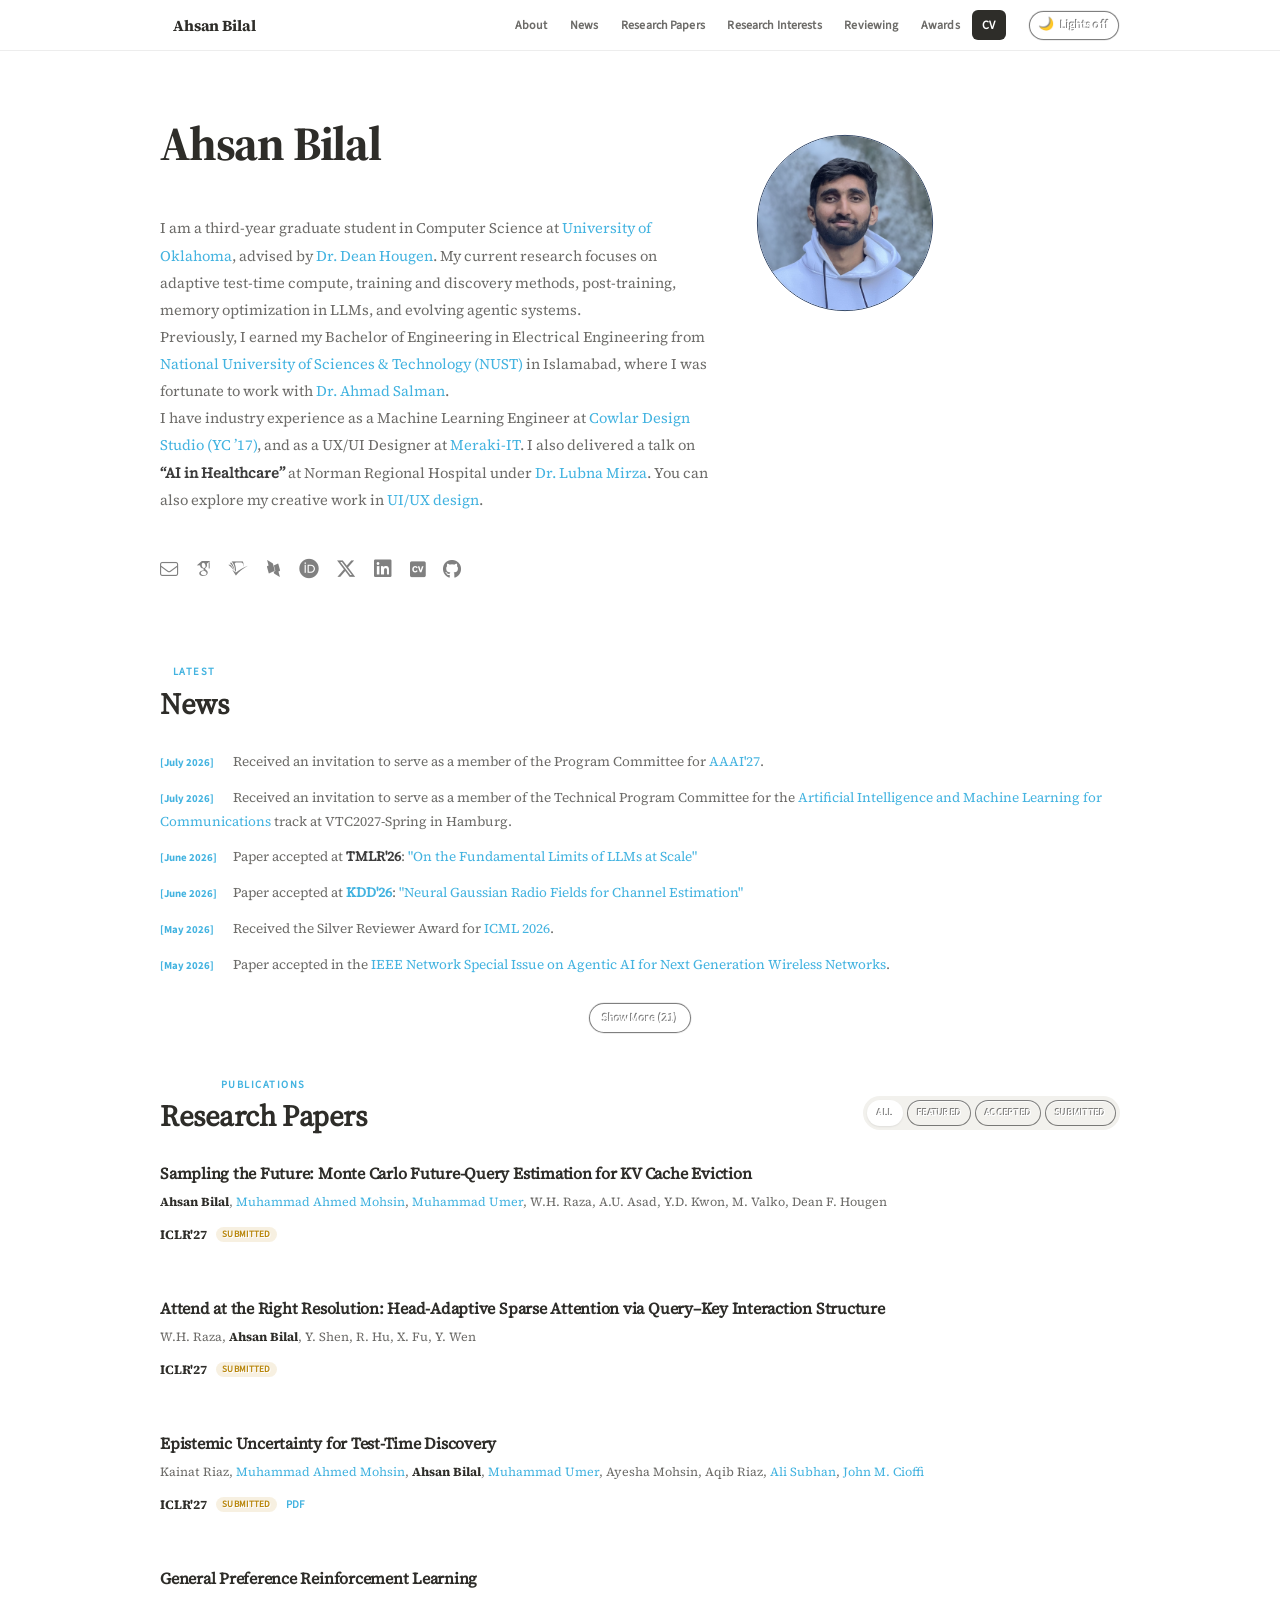
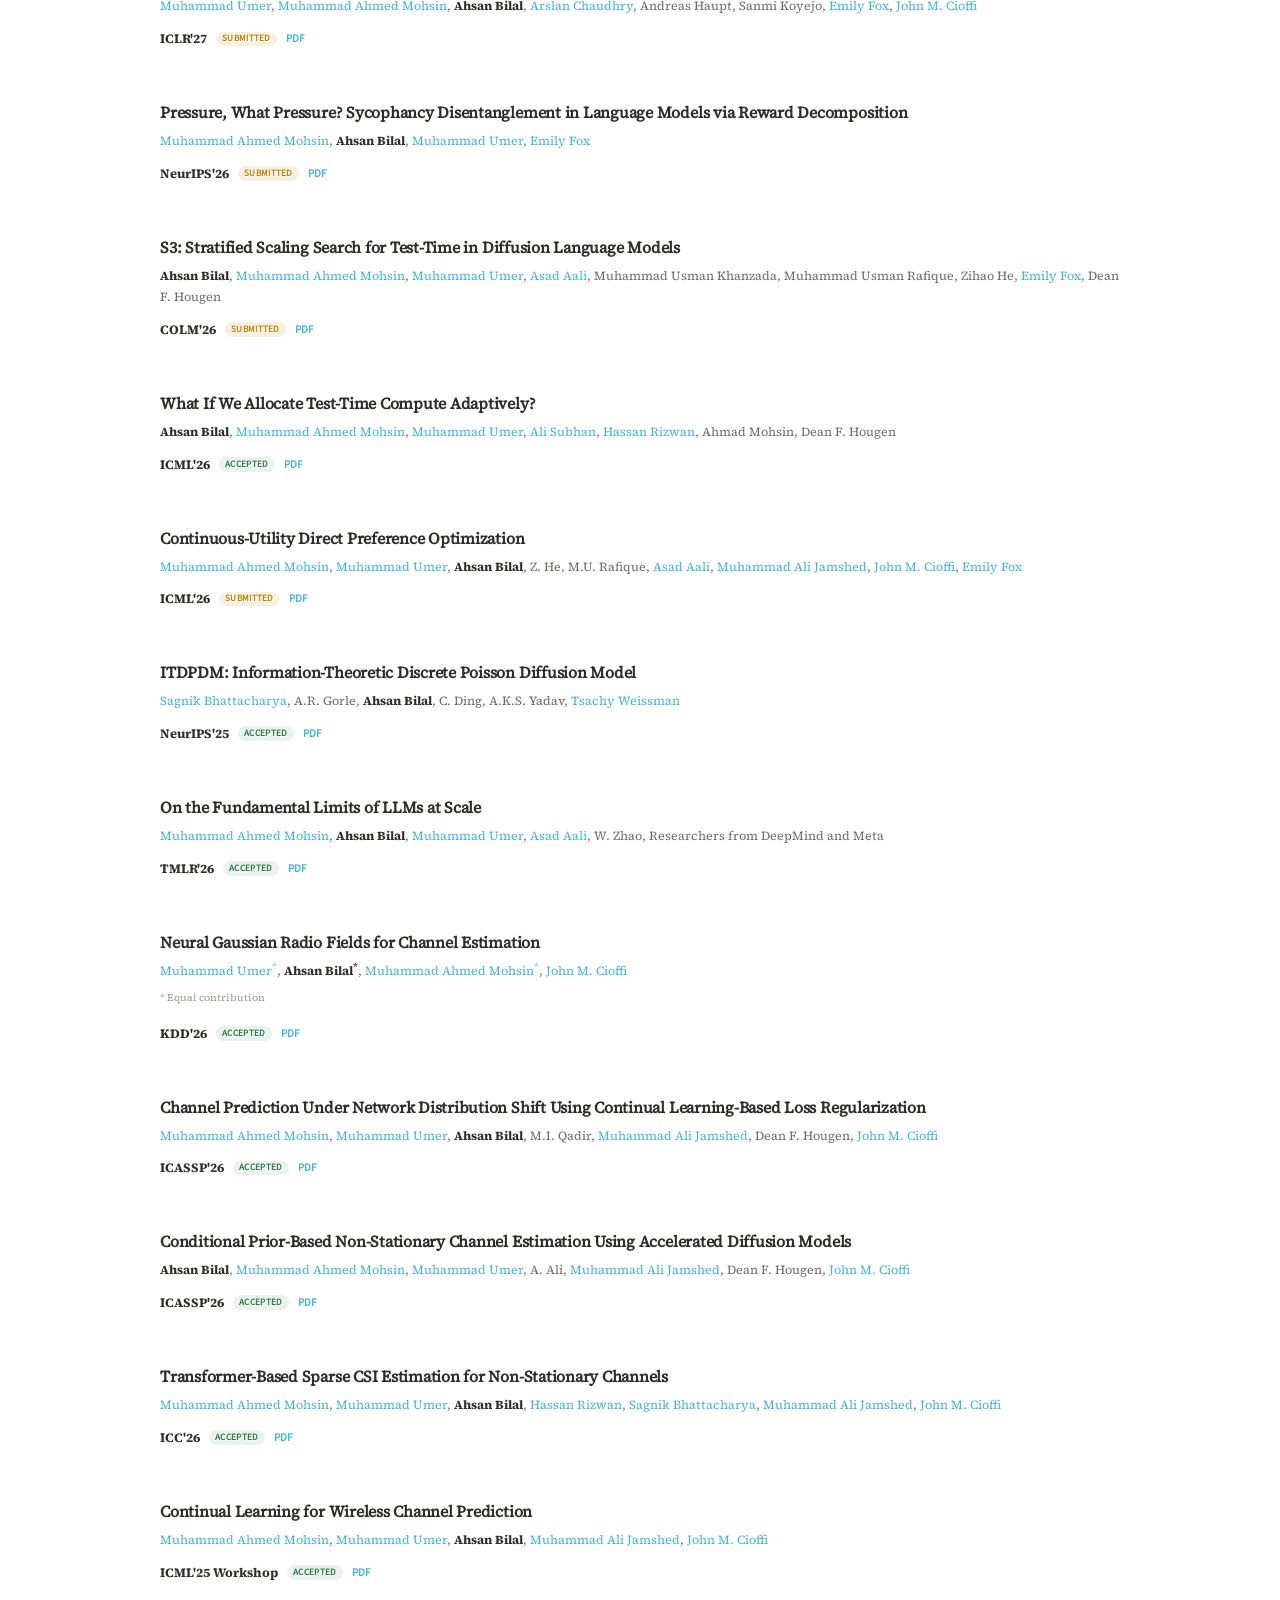
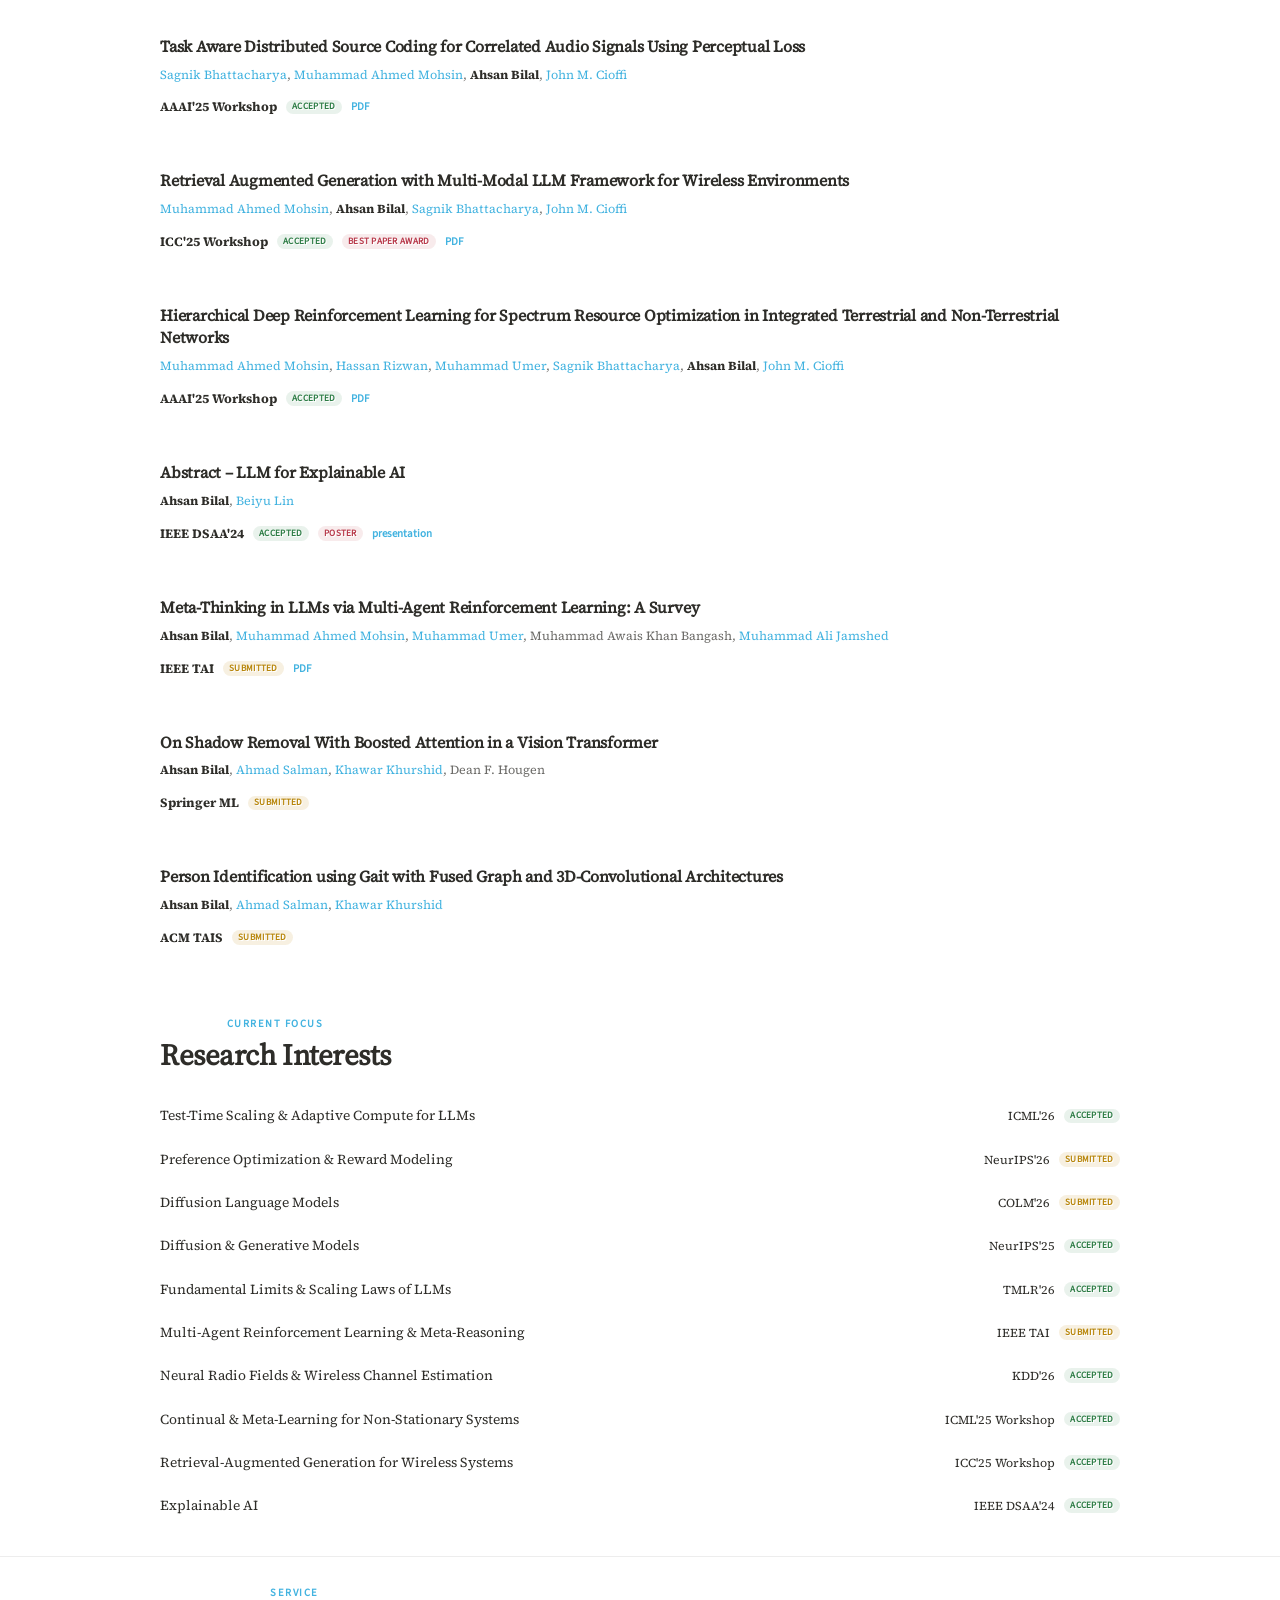
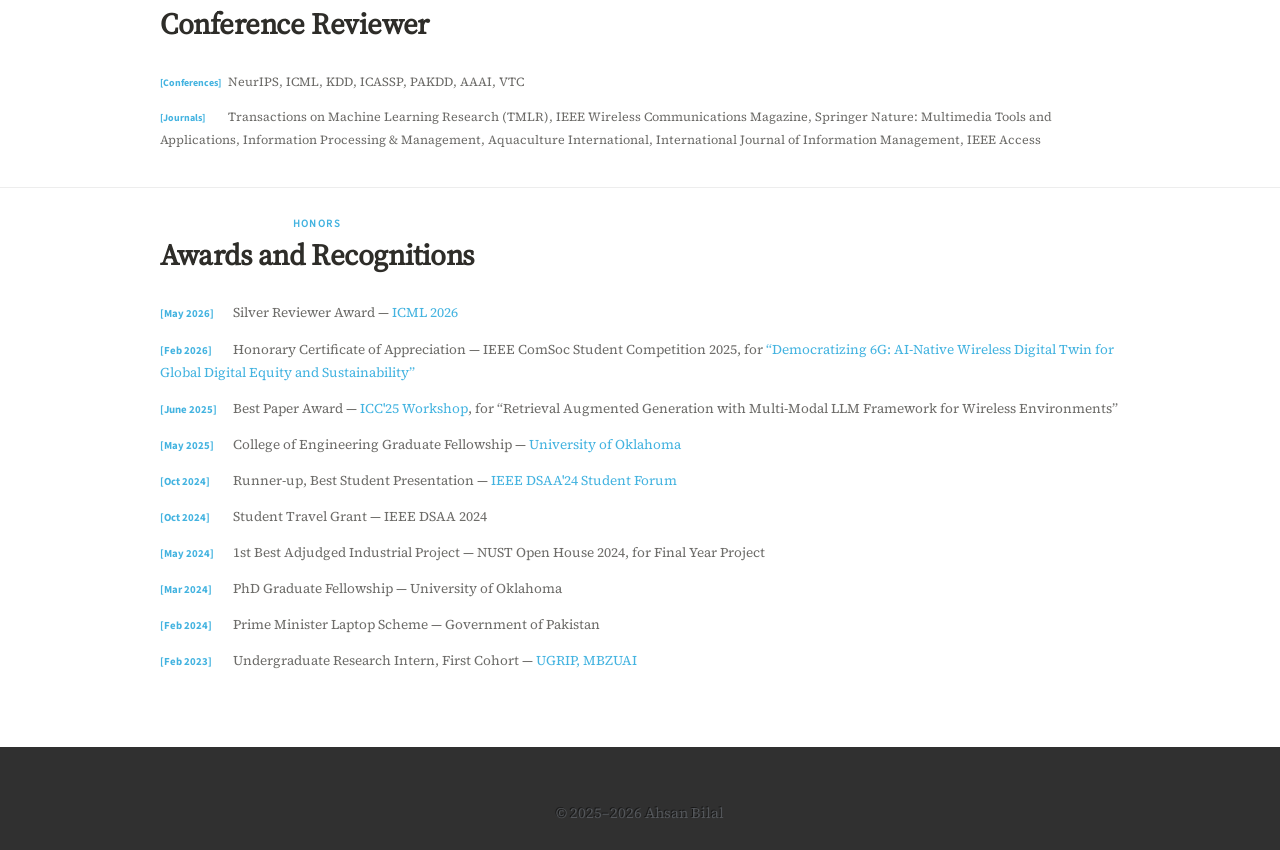
==== commit 86591b92: "[update] Added ICLR'27 submissions, moved Epistemic and General Preference to ICLR'27, fixed Cowlar " ====
--- a/index.html
+++ b/index.html
@@ -139,7 +139,7 @@
                     <a href="https://seecs.nust.edu.pk/faculty/ahmad-salman/" target="_blank" style="white-space:nowrap">Dr. Ahmad Salman</a>.
                     <br>
                     I have industry experience as a Machine Learning Engineer at
-                    <a href="https://cowlar.com/" target="_blank">Cowlar Design Studio (YC ’21)</a>,
+                    <a href="https://cowlar.com/" target="_blank">Cowlar Design Studio (YC ’17)</a>,
                     and as a UX/UI Designer at
                     <a href="https://meraki-it.pk/" target="_blank">Meraki-IT</a>.
                     I also delivered a talk on <strong>“AI in Healthcare”</strong> at Norman Regional Hospital under
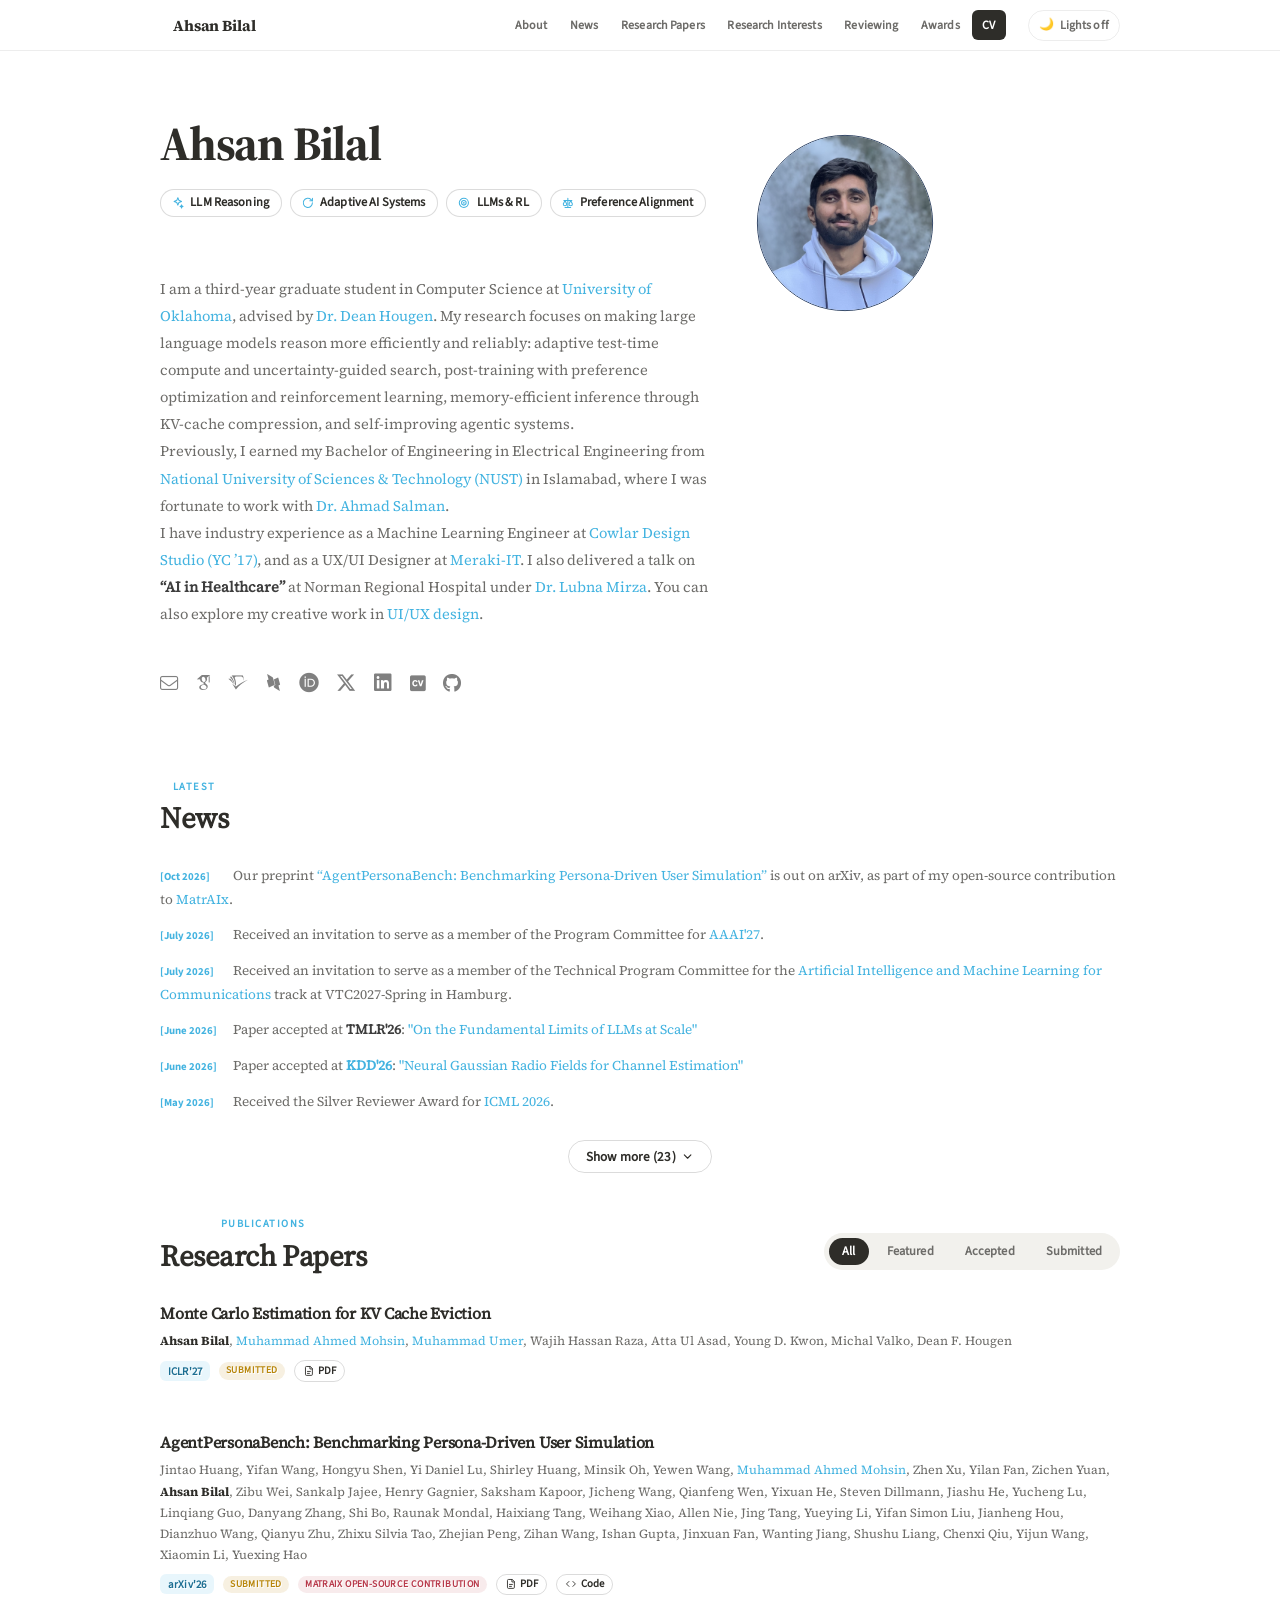
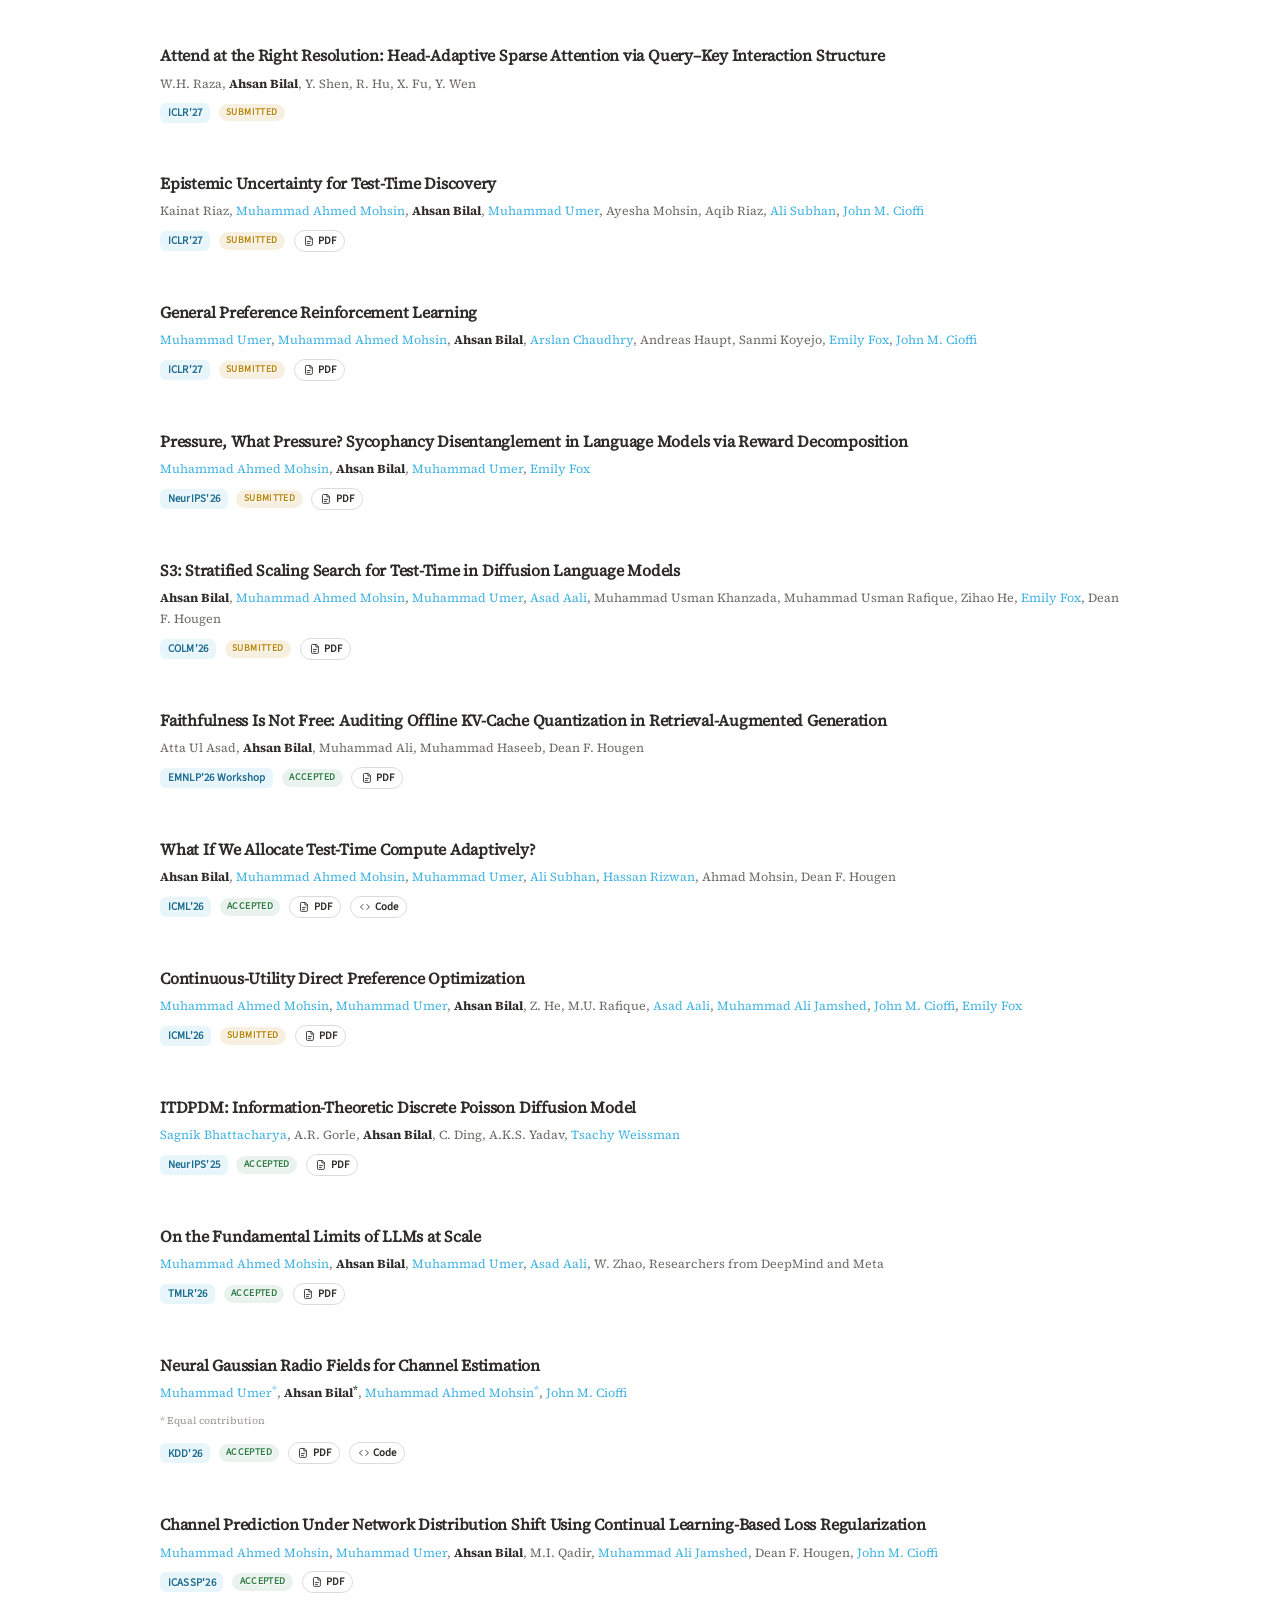
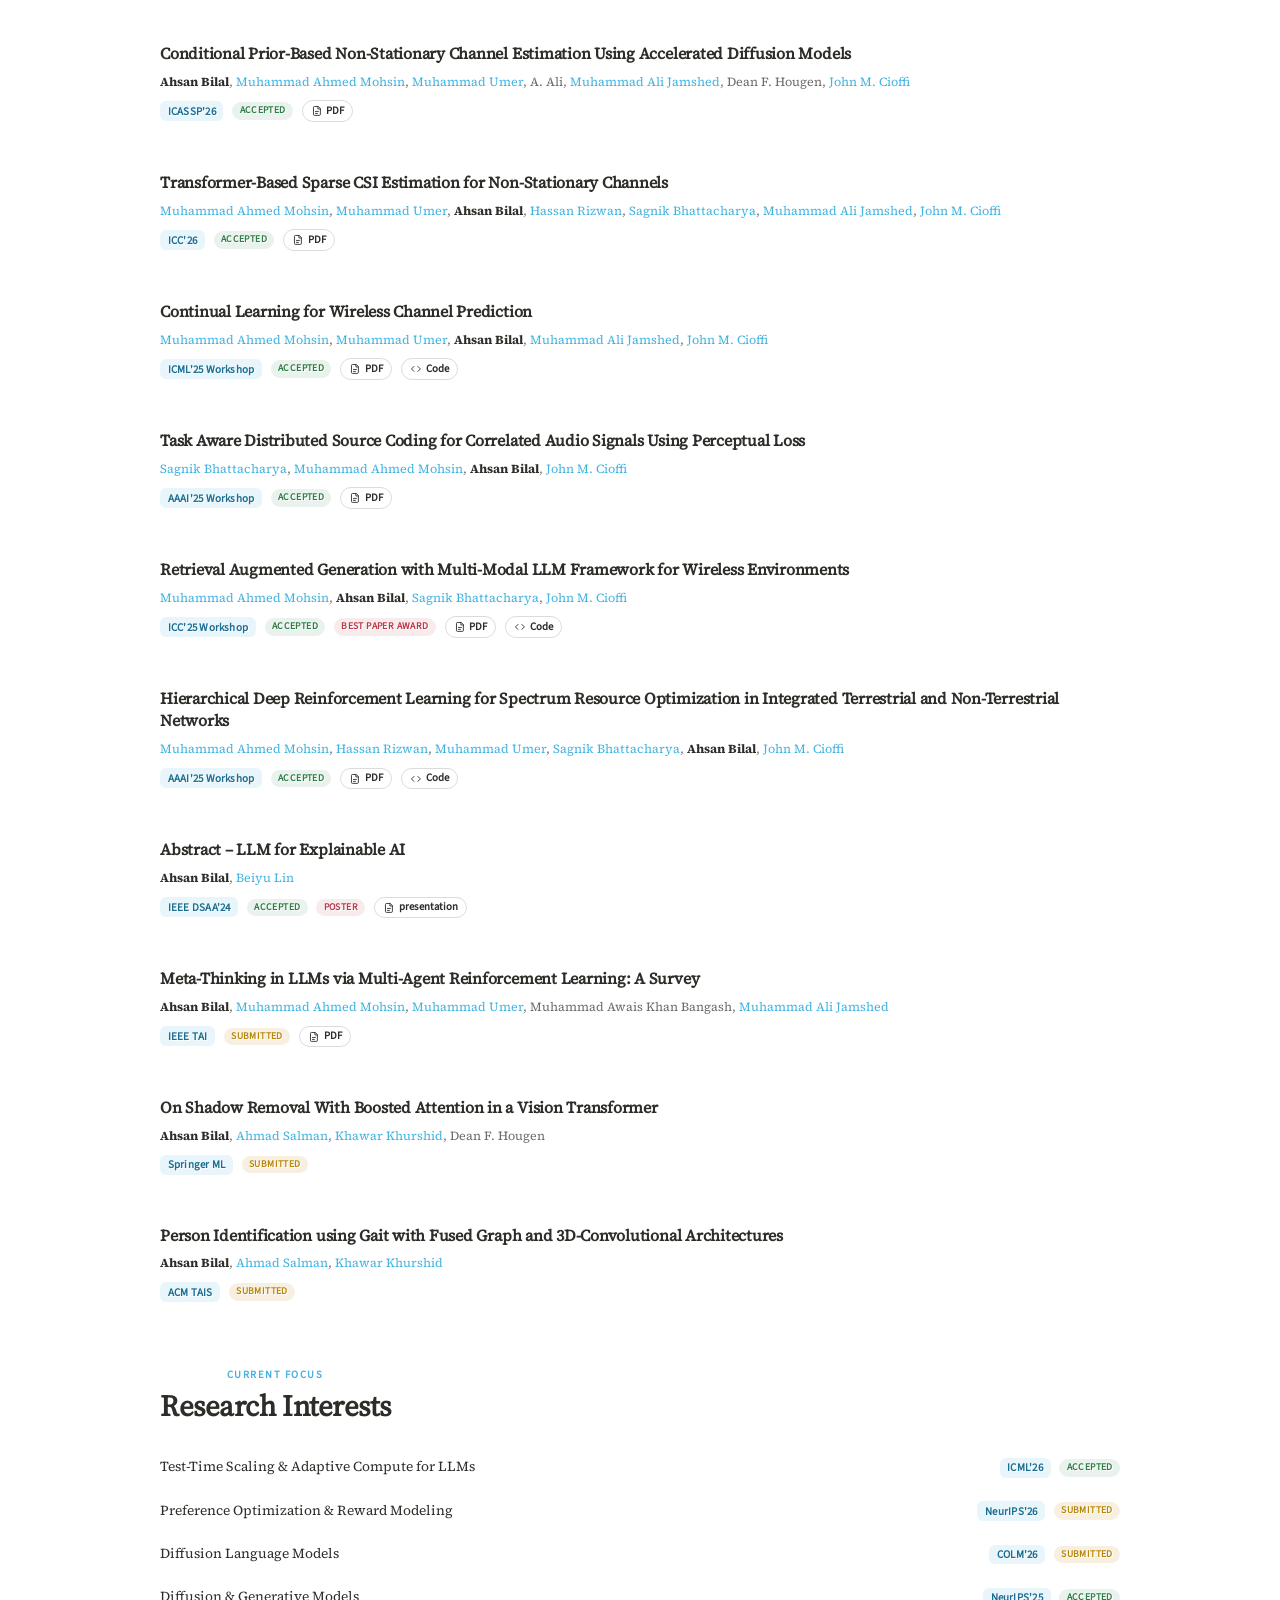
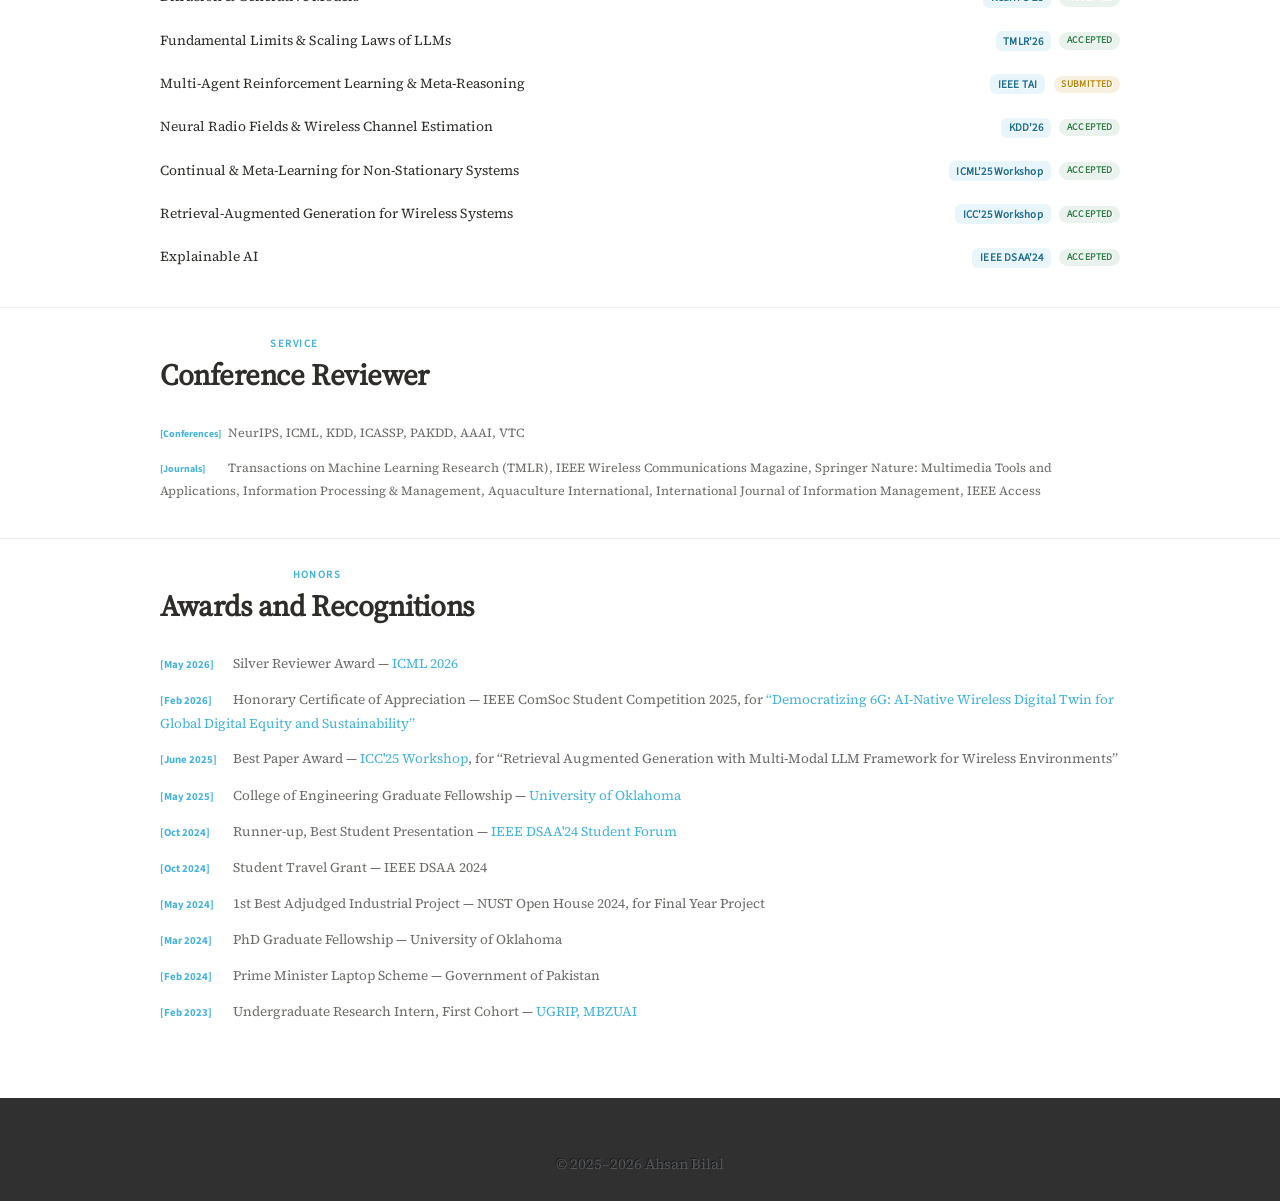
==== commit dc0226a0: "[update] Redesigned publication links with icons, venue chips, readable filters, and added research " ====
--- a/index.html
+++ b/index.html
@@ -124,6 +124,12 @@
             <div class="col-8 col-7-large col-12-medium">
                 <header>
                     <h1 class="strong">Ahsan Bilal</h1>
+                    <ul class="hero-tagline" aria-label="Research interests">
+                        <li><svg viewBox="0 0 24 24" aria-hidden="true"><path d="M12 3l1.9 4.6L18.5 9.5l-4.6 1.9L12 16l-1.9-4.6L5.5 9.5l4.6-1.9z"/><path d="M18.5 15.5l.8 1.9 1.9.8-1.9.8-.8 1.9-.8-1.9-1.9-.8 1.9-.8z"/></svg>LLM Reasoning</li>
+                        <li><svg viewBox="0 0 24 24" aria-hidden="true"><path d="M20 12a8 8 0 1 1-2.34-5.66L20 8.5"/><path d="M20 4v4.5h-4.5"/></svg>Adaptive AI Systems</li>
+                        <li><svg viewBox="0 0 24 24" aria-hidden="true"><circle cx="12" cy="12" r="8"/><circle cx="12" cy="12" r="4"/><circle cx="12" cy="12" r="0.6"/></svg>LLMs &amp; RL</li>
+                        <li><svg viewBox="0 0 24 24" aria-hidden="true"><path d="M12 4v16M7 20h10M5 8h14"/><path d="M7 8l-3 6a3 3 0 0 0 6 0zM17 8l-3 6a3 3 0 0 0 6 0z"/></svg>Preference Alignment</li>
+                    </ul>
                 </header>
 
                 <article>
@@ -131,7 +137,10 @@
                     <a href="https://www.ou.edu/" target="_blank">University of Oklahoma</a>,
                     advised by
                     <a href="https://www.cs.ou.edu/~hougen/resume.html" target="_blank" style="white-space:nowrap">Dr. Dean Hougen</a>.
-                    My current research focuses on adaptive test-time compute, training and discovery methods, post-training, memory optimization in LLMs, and evolving agentic systems.
+                    My research focuses on making large language models reason more efficiently and reliably:
+                    adaptive test-time compute and uncertainty-guided search, post-training with preference optimization
+                    and reinforcement learning, memory-efficient inference through KV-cache compression, and
+                    self-improving agentic systems.
                     <br>
                     Previously, I earned my Bachelor of Engineering in Electrical Engineering from
                     <a href="https://www.nust.edu.pk/" target="_blank">National University of Sciences &amp; Technology (NUST)</a>
--- a/assets/css/site.css
+++ b/assets/css/site.css
@@ -15,7 +15,12 @@
     --submitted: #B8860B;
     --extra: #B83A4B;
     --hairline: rgba(0, 0, 0, 0.07);
+    --border: rgba(0, 0, 0, 0.14);
     --tint: #fafafa;
+    --chip-bg: #f2f1ed;
+    --bg: #fff;
+    --venue-ink: #1C6E92;
+    --venue-bg: rgba(67, 179, 224, 0.12);
 }
 
 /* ---------- Nav ---------- */
@@ -144,6 +149,102 @@
     line-height: 1;
 }
 
+/* The vendor template styles every <button> as a solid blue pill with
+   forced white text (!important) and a text shadow, which made the filter
+   tabs and "Show more" washed out. Reset that for our own buttons. */
+.pub-filter-bar .pub-filter,
+.show-more-btn,
+.theme-toggle-btn {
+    color: var(--body) !important;
+    text-shadow: none;
+    box-shadow: none;
+    max-width: none;
+    overflow: visible;
+}
+
+.pub-filter-bar .pub-filter:hover,
+.pub-filter-bar .pub-filter:active,
+.show-more-btn:active,
+.theme-toggle-btn:active {
+    background-color: transparent;
+    top: 0;
+}
+
+.pub-filter-bar .pub-filter:hover,
+.show-more-btn,
+.show-more-btn:hover,
+.theme-toggle-btn:hover {
+    color: var(--ink) !important;
+}
+
+.pub-filter-bar .pub-filter.is-active,
+.pub-filter-bar .pub-filter.is-active:hover {
+    background-color: var(--ink);
+    color: var(--bg, #fff) !important;
+}
+
+/* ---------- Hero tagline (research keywords under the name) ----------
+   Scoped under #top so vendor #top rules (e.g. "#top p") never win. */
+
+#top .hero-tagline {
+    display: flex;
+    flex-wrap: wrap;
+    gap: 0.55em;
+    list-style: none;
+    margin: -0.25em 0 1.75em;
+    padding: 0;
+}
+
+#top .hero-tagline li {
+    display: inline-flex;
+    align-items: center;
+    gap: 0.45em;
+    padding: 0.45em 0.95em 0.45em 0.8em;
+    border: 1px solid var(--border);
+    border-radius: 999px;
+    background: var(--bg);
+    font-family: "Source Sans 3", sans-serif;
+    font-weight: 600;
+    font-size: 0.85em;
+    line-height: 1.2;
+    letter-spacing: 0.01em;
+    color: var(--ink);
+    white-space: nowrap;
+    transition: border-color 0.2s ease, background-color 0.2s ease;
+}
+
+#top .hero-tagline li:hover {
+    border-color: var(--accent);
+    background: var(--venue-bg);
+}
+
+#top .hero-tagline svg {
+    width: 1.1em;
+    height: 1.1em;
+    flex: 0 0 auto;
+    fill: none;
+    stroke: var(--accent);
+    stroke-width: 1.8;
+    stroke-linecap: round;
+    stroke-linejoin: round;
+}
+
+@media screen and (max-width: 980px) {
+    #top .hero-tagline {
+        justify-content: center;
+    }
+}
+
+@media screen and (max-width: 736px) {
+    #top .hero-tagline {
+        gap: 0.45em;
+    }
+
+    #top .hero-tagline li {
+        font-size: 0.8em;
+    }
+}
+
 /* ---------- Section headers ---------- */
 
 .section-header {
@@ -239,22 +340,37 @@
 }
 
 .show-more-btn {
+    display: inline-flex;
+    align-items: center;
+    gap: 0.4em;
     width: auto;
-    border: 1px solid var(--hairline);
+    border: 1px solid var(--border);
     background: transparent;
-    color: var(--body);
+    color: var(--ink);
     font-family: "Source Sans 3", sans-serif;
     font-weight: 600;
-    font-size: 0.8em;
+    font-size: 0.9em;
+    line-height: 1.2;
     letter-spacing: 0.01em;
-    padding: 0.55em 1.1em;
+    padding: 0.6em 1.3em;
     border-radius: 999px;
     cursor: pointer;
+    transition: background-color 0.2s ease, border-color 0.2s ease;
+}
+
+.show-more-btn svg {
+    width: 1em;
+    height: 1em;
+    fill: none;
+    stroke: currentColor;
+    stroke-width: 2;
+    stroke-linecap: round;
+    stroke-linejoin: round;
 }
 
 .show-more-btn:hover {
-    background: #f2f1ed;
-    color: var(--ink);
+    background: var(--chip-bg);
+    border-color: var(--ink);
 }
 
 .news-item--hidden {
@@ -302,35 +418,50 @@
     white-space: nowrap;
 }
 
-.interest-meta .venue {
-    font-family: "Source Serif 4", serif;
-    font-weight: normal;
-    color: var(--ink);
-    font-size: 0.9em;
+.interest-meta .venue,
+.pub-meta .venue {
+    display: inline-block;
+    font-family: "Source Sans 3", sans-serif;
+    font-weight: 700;
+    font-size: 0.82em;
+    letter-spacing: 0.02em;
+    line-height: 1;
+    color: var(--venue-ink);
+    background: var(--venue-bg);
+    padding: 0.4em 0.7em;
+    border-radius: 6px;
+    white-space: nowrap;
+}
+
+a.venue:hover {
+    color: var(--venue-ink) !important;
+    text-decoration: underline;
 }
 
 /* ---------- Research Papers ---------- */
 
 .pub-filter-bar {
     display: inline-flex;
+    flex-wrap: wrap;
     gap: 0.25em;
-    background: #f2f1ed;
+    background: var(--chip-bg);
     padding: 0.3em;
     border-radius: 999px;
     flex: 0 0 auto;
 }
 
 .pub-filter-bar .pub-filter {
+    width: auto;
     border: 0;
     background: transparent;
     cursor: pointer;
     font-family: "Source Sans 3", sans-serif;
-    font-weight: 700;
-    font-size: 0.68em;
-    letter-spacing: 0.03em;
-    text-transform: uppercase;
-    color: #8b8a85;
-    padding: 0.6em 1em;
+    font-weight: 600;
+    font-size: 0.85em;
+    line-height: 1.2;
+    letter-spacing: 0.01em;
+    color: var(--body);
+    padding: 0.5em 1.1em;
     border-radius: 999px;
     transition: background-color 0.2s ease, color 0.2s ease;
 }
@@ -340,9 +471,7 @@
 }
 
 .pub-filter-bar .pub-filter.is-active {
-    background: #fff;
-    color: var(--ink);
-    box-shadow: 0 1px 2px rgba(0, 0, 0, 0.08);
+    background: var(--ink);
 }
 
 .pub-list {
@@ -401,17 +530,34 @@
     margin-bottom: 0;
 }
 
-.pub-meta .venue {
-    font-family: "Source Serif 4 Bold", serif;
-    font-weight: bold;
-    color: var(--ink);
-    font-size: 0.95em;
-}
-
-.pub-pdf {
-    font-family: "Source Sans 3", sans-serif;
-    font-weight: 700;
-    font-size: 0.82em;
+.pub-link {
+    display: inline-flex;
+    align-items: center;
+    gap: 0.35em;
+    font-family: "Source Sans 3", sans-serif;
+    font-weight: 600;
+    font-size: 0.8em;
+    line-height: 1;
+    color: var(--ink);
+    border: 1px solid var(--border);
+    padding: 0.35em 0.75em;
+    border-radius: 999px;
+    transition: border-color 0.2s ease, color 0.2s ease, background-color 0.2s ease;
+}
+
+.pub-link svg {
+    width: 1.1em;
+    height: 1.1em;
+    fill: none;
+    stroke: currentColor;
+    stroke-width: 1.8;
+    stroke-linecap: round;
+    stroke-linejoin: round;
+}
+
+.pub-link:hover {
+    color: var(--accent) !important;
+    border-color: var(--accent);
 }
 
 @media (prefers-reduced-motion: reduce) {
@@ -426,10 +572,10 @@
     display: inline-block;
     font-family: "Source Sans 3", sans-serif;
     font-weight: 700;
-    font-size: 0.68em;
-    letter-spacing: 0.03em;
+    font-size: 0.72em;
+    letter-spacing: 0.04em;
     text-transform: uppercase;
-    padding: 0.3em 0.7em;
+    padding: 0.4em 0.75em;
     border-radius: 999px;
     line-height: 1;
     white-space: nowrap;
@@ -479,7 +625,12 @@
     --submitted: #E0A83B;
     --extra: #E2727E;
     --hairline: rgba(255, 255, 255, 0.09);
+    --border: rgba(255, 255, 255, 0.18);
     --tint: #1a1a1a;
+    --chip-bg: #1f1f1f;
+    --bg: #121212;
+    --venue-ink: #8FD6F4;
+    --venue-bg: rgba(91, 195, 238, 0.14);
 }
 
 .dark-mode body {
@@ -536,27 +687,8 @@
     text-shadow: none;
 }
 
-.dark-mode .show-more-btn:hover {
-    background: #212121;
-    color: var(--ink);
-}
-
 .dark-mode .wrapper.style4 {
     background-color: #0c0c0c;
-}
-
-.dark-mode .pub-filter-bar {
-    background: #1c1c1c;
-}
-
-.dark-mode .pub-filter-bar .pub-filter {
-    color: #8b8a85;
-}
-
-.dark-mode .pub-filter-bar .pub-filter.is-active {
-    background: #2a2a2a;
-    color: var(--ink);
-    box-shadow: none;
 }
 
 /* ---------- Responsive ---------- */
@@ -605,4 +737,11 @@
     .pub-meta {
         gap: 0.4em 0.8em;
     }
-}
+
+    .pub-filter-bar .pub-filter,
+    .show-more-btn {
+        width: auto;
+        font-size: 0.85em;
+        padding: 0.55em 1em;
+    }
+}
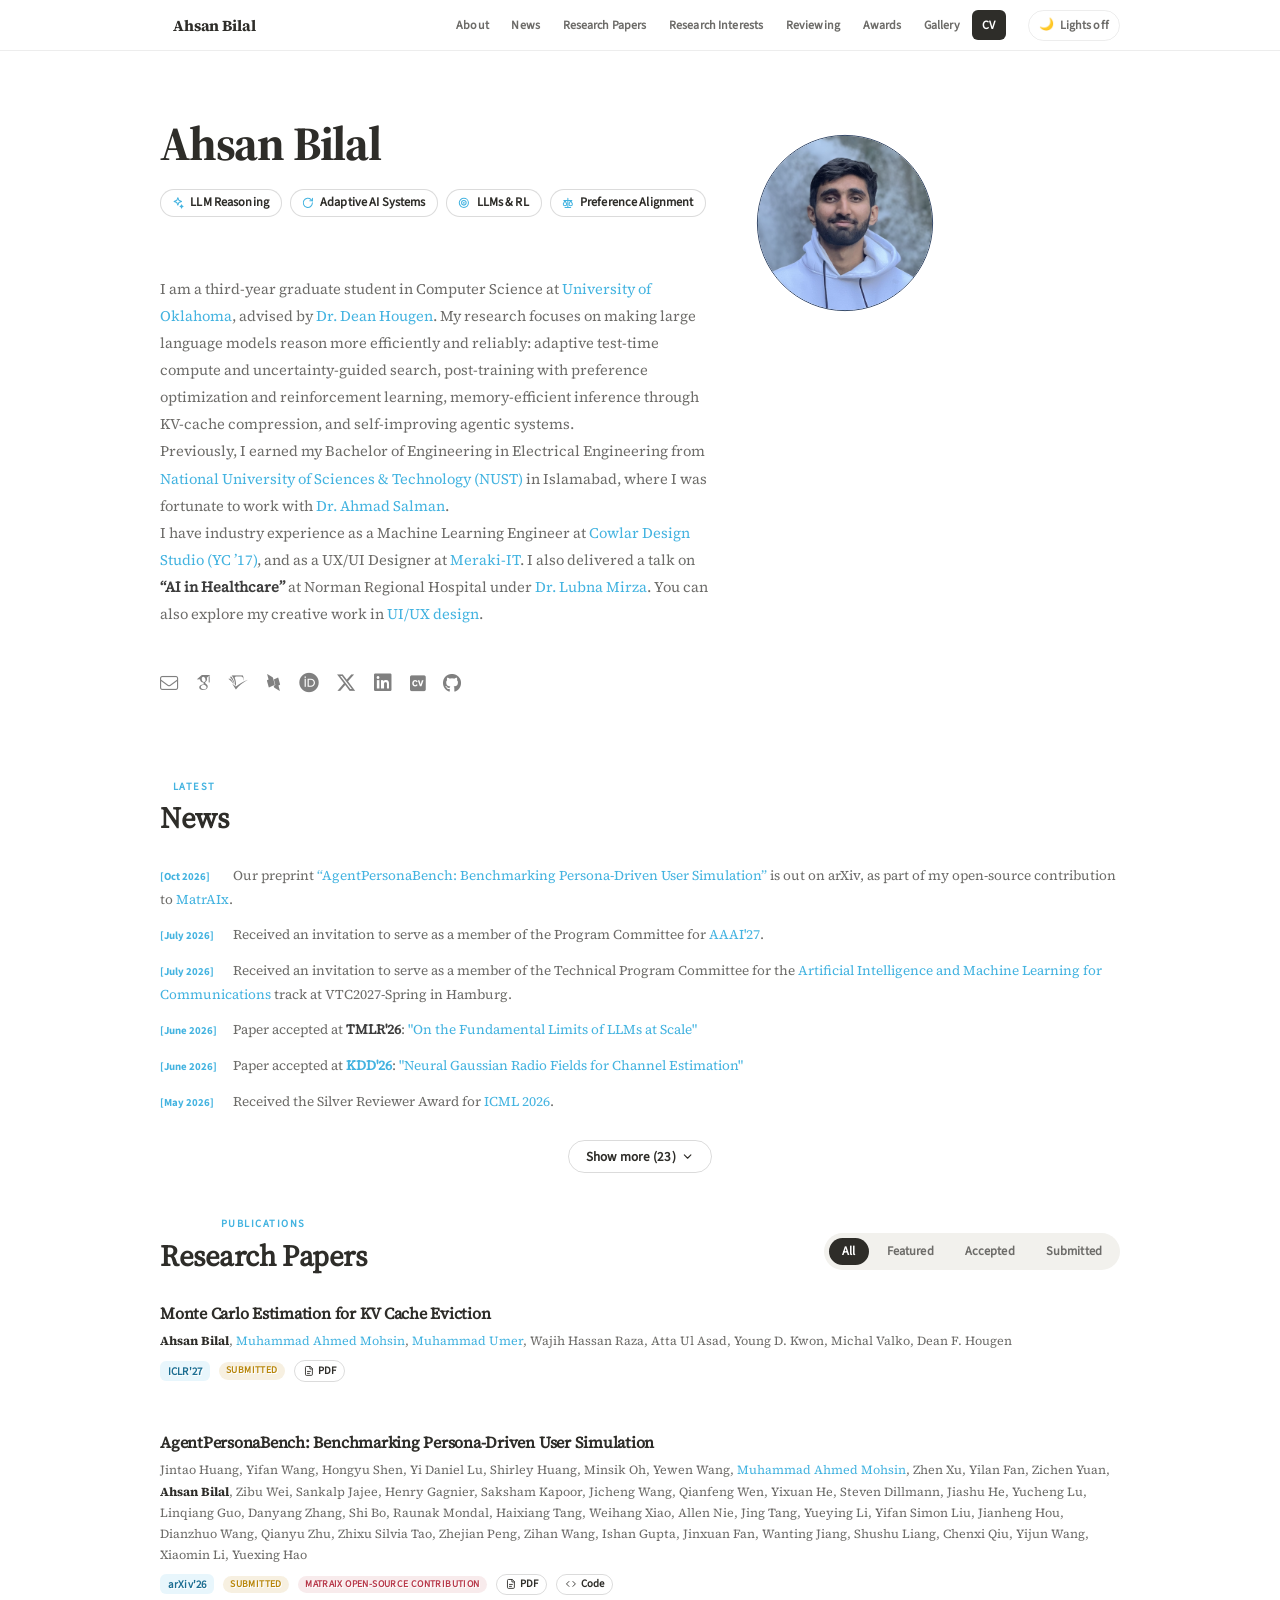
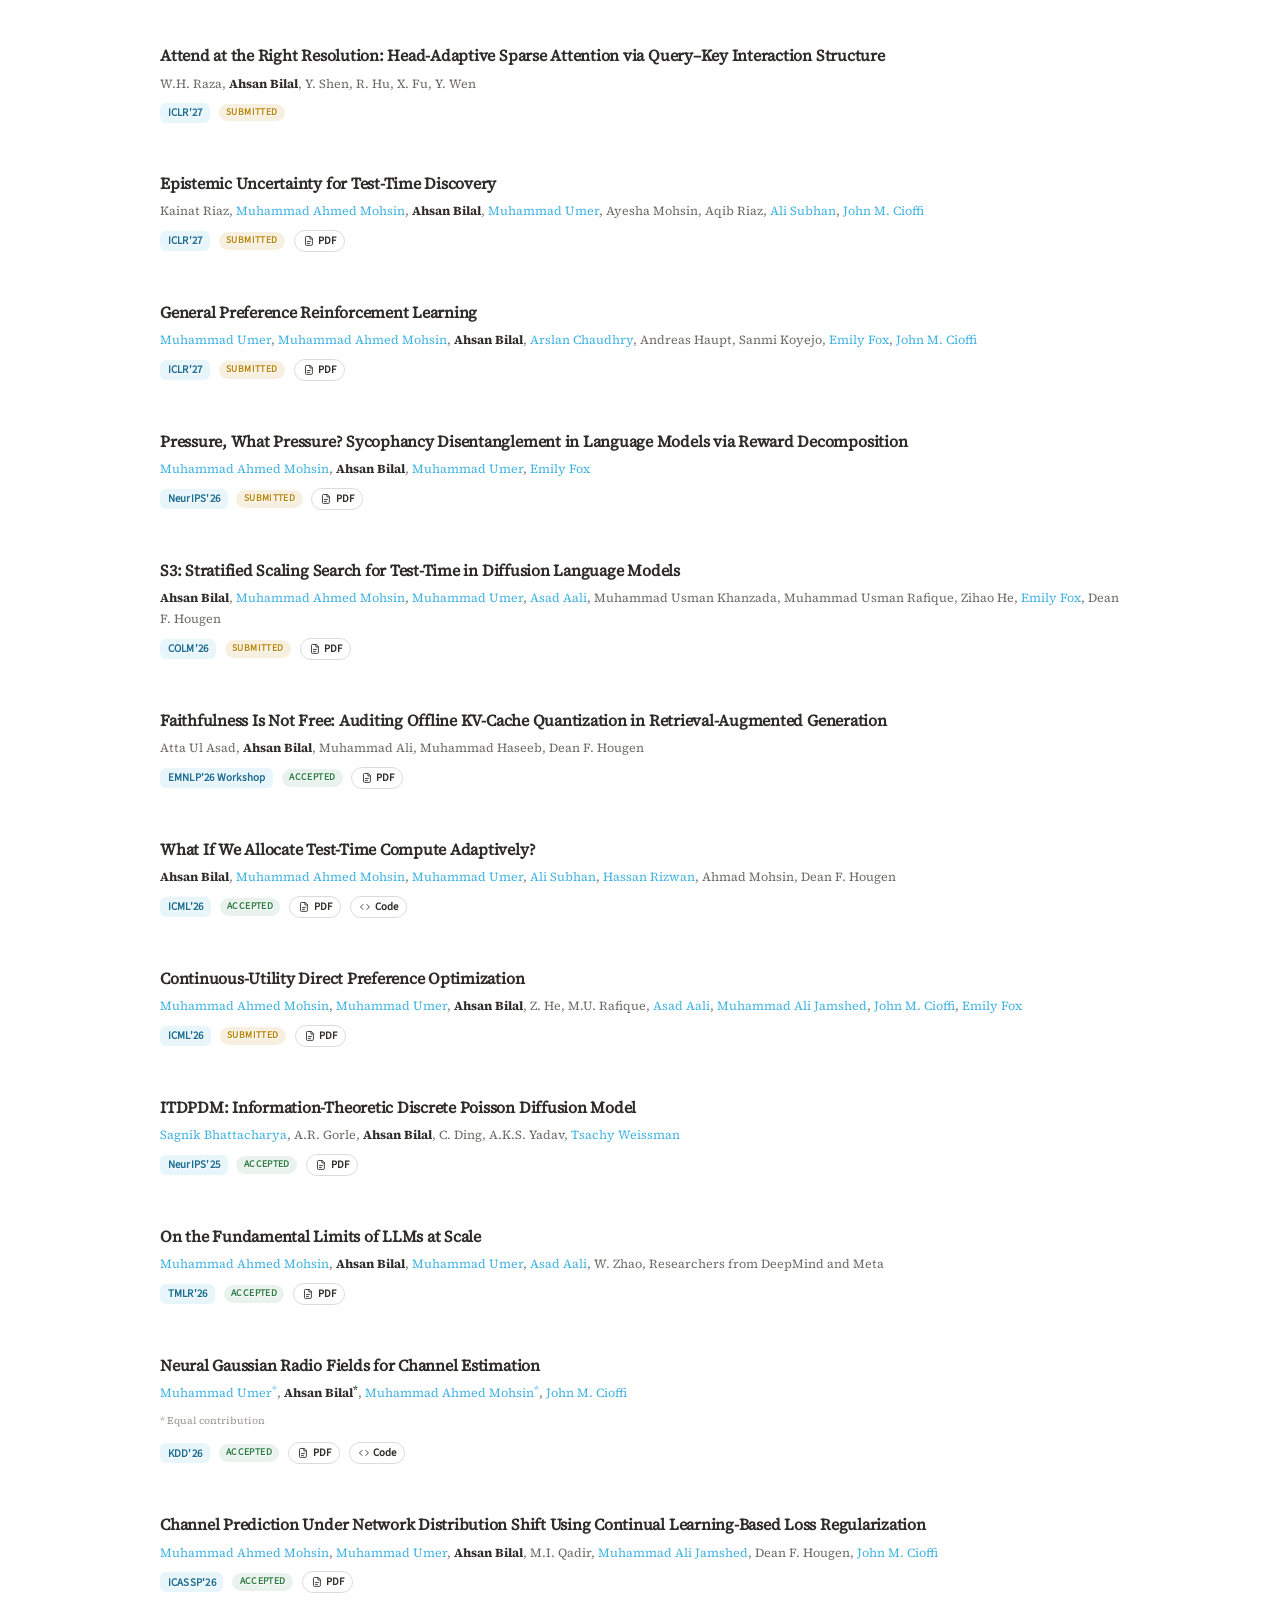
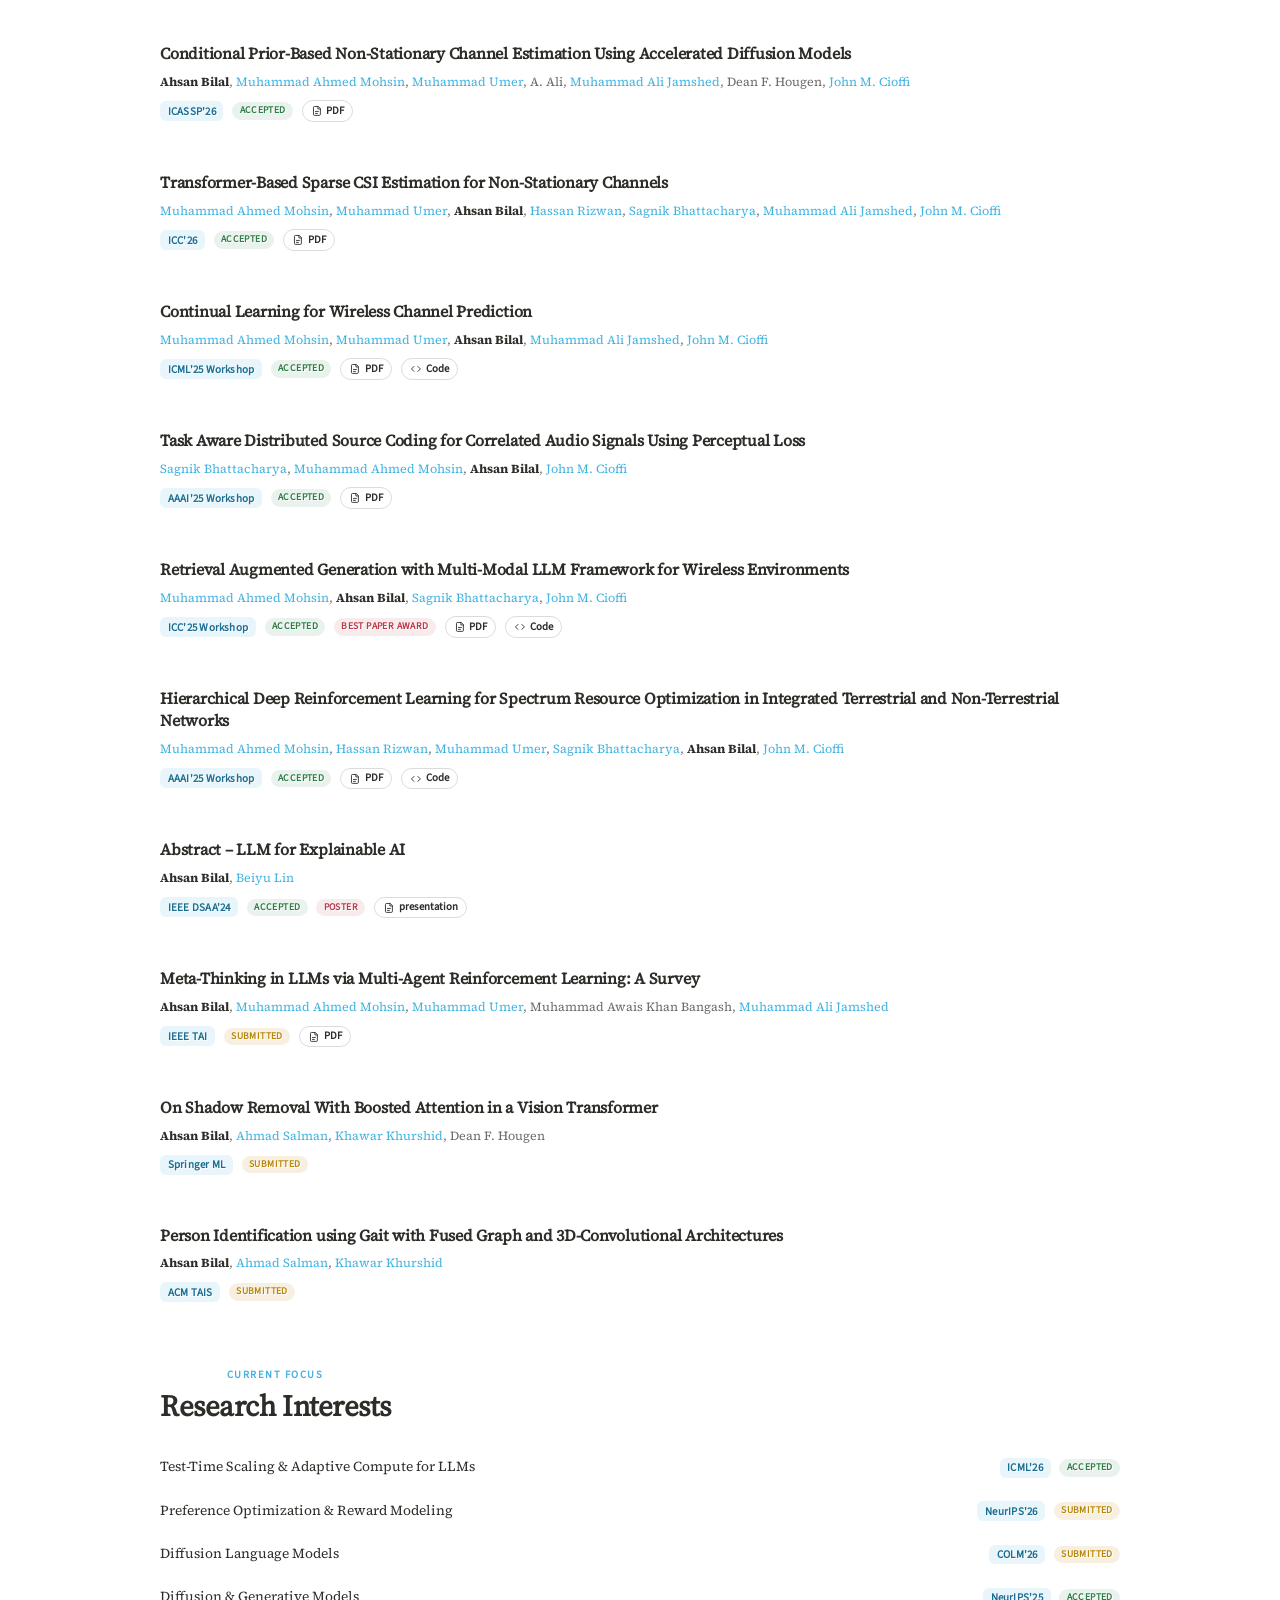
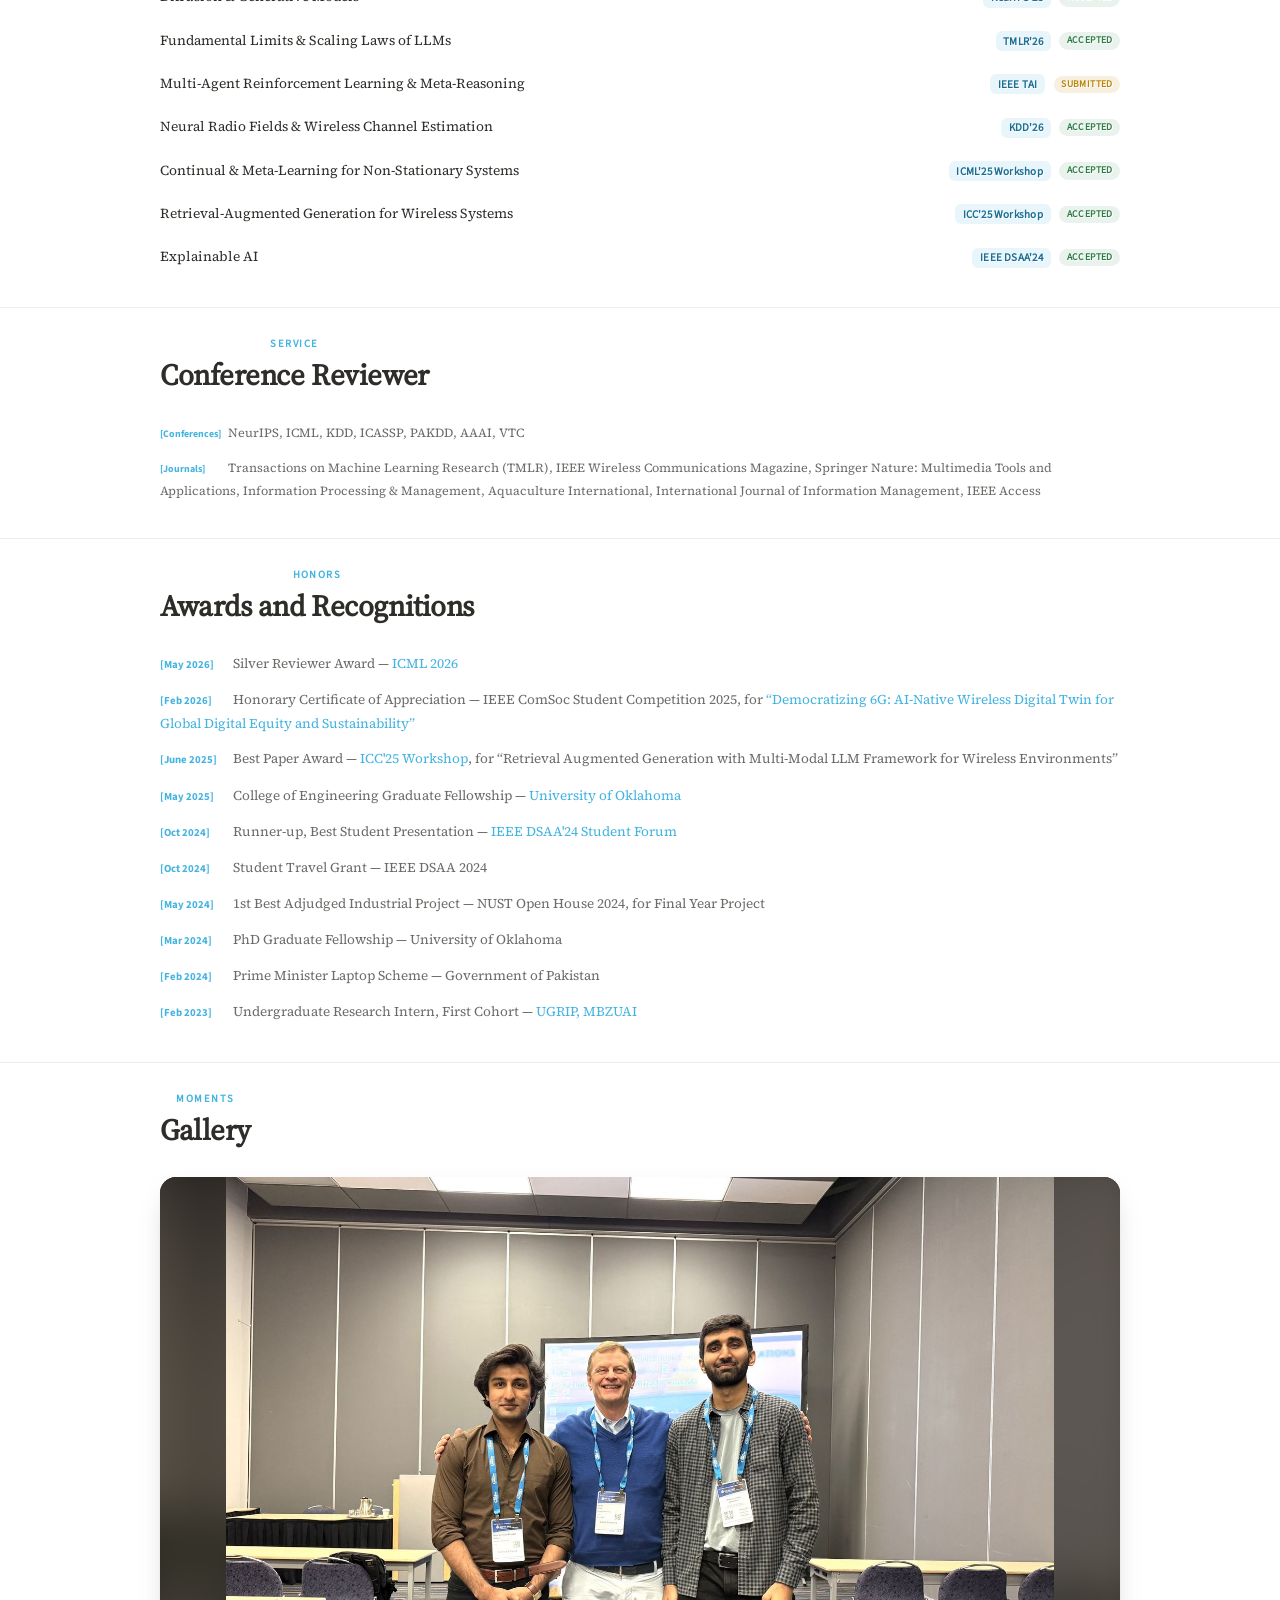
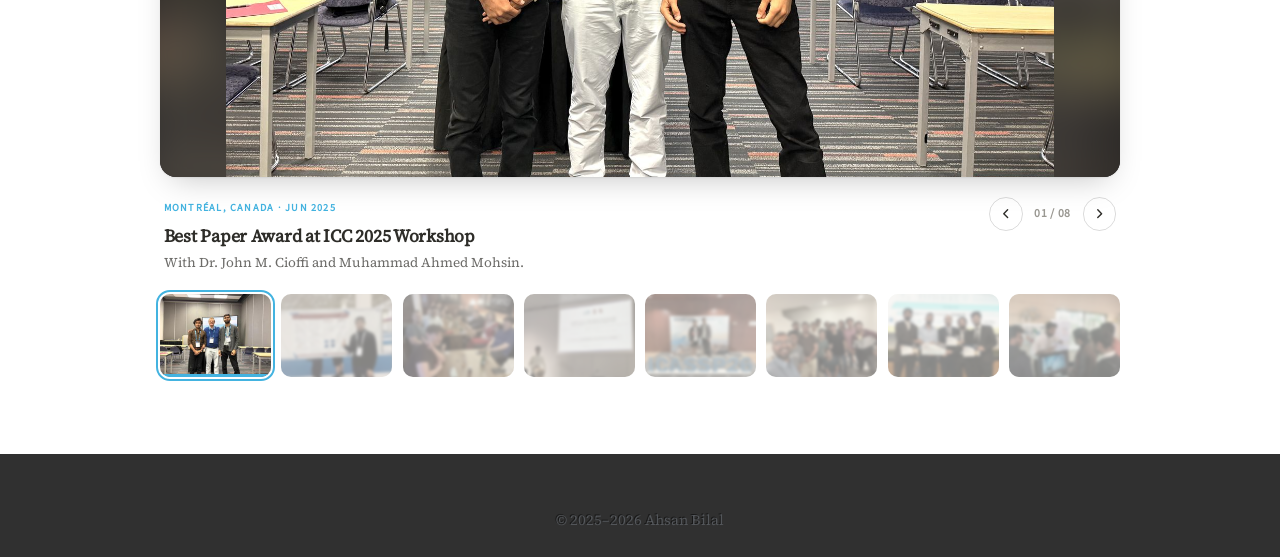
==== commit 670f90b7: "[update] Added photo gallery section with autoplay carousel and thumbnails" ====
--- a/index.html
+++ b/index.html
@@ -95,6 +95,7 @@
     <script src="assets/js/interests.js"></script>
     <script src="assets/js/review.js"></script>
     <script src="assets/js/awards.js"></script>
+    <script src="assets/js/gallery.js"></script>
     <script src="assets/js/theme-toggle.js"></script>
 
 <nav id="nav">
@@ -108,6 +109,7 @@
                 <li><a href="#interests">Research Interests</a></li>
                 <li><a href="#reviewing">Reviewing</a></li>
                 <li><a href="#awards">Awards</a></li>
+                <li><a href="#gallery">Gallery</a></li>
                 <li><a href="assets/pdfs/cv.pdf" target="_blank" class="nav-cv">CV</a></li>
             </ul>
             <button type="button" id="theme-toggle" class="theme-toggle-btn" aria-pressed="false">
@@ -269,6 +271,41 @@
     </div>
 </article>
 
+<article id="gallery" class="wrapper style3">
+    <div class="container">
+      <header class="section-header">
+        <div>
+          <span class="kicker">Moments</span>
+          <h2>Gallery</h2>
+        </div>
+      </header>
+      <!-- photos come from assets/data/gallery.json via assets/js/gallery.js -->
+      <div class="gallery" role="region" aria-roledescription="carousel" aria-label="Photo gallery">
+        <figure class="gallery-stage">
+          <div class="gallery-backdrop" aria-hidden="true"></div>
+          <img class="gallery-photo" src="" alt="">
+        </figure>
+        <div class="gallery-bar">
+          <div class="gallery-info" aria-live="polite">
+            <span class="gallery-meta"></span>
+            <h3 class="gallery-title"></h3>
+            <p class="gallery-caption"></p>
+          </div>
+          <div class="gallery-controls">
+            <button type="button" class="gallery-nav gallery-prev" aria-label="Previous photo">
+              <svg viewBox="0 0 24 24" aria-hidden="true"><path d="M15 6l-6 6 6 6"/></svg>
+            </button>
+            <span class="gallery-counter"></span>
+            <button type="button" class="gallery-nav gallery-next" aria-label="Next photo">
+              <svg viewBox="0 0 24 24" aria-hidden="true"><path d="M9 6l6 6-6 6"/></svg>
+            </button>
+          </div>
+        </div>
+        <div class="gallery-thumbs"></div>
+      </div>
+    </div>
+</article>
+
 
 <div class="container medium visitor-map">
     <script type="text/javascript" id="mapmyvisitors" src="//mapmyvisitors.com/map.js?d=mCaW4vzoKWMJoG-Y9GfWcebLd4aRQoWfN8eYxqcHFhw&cl=ffffff&w=a"></script>
--- a/assets/css/site.css
+++ b/assets/css/site.css
@@ -596,6 +596,296 @@
     background: rgba(184, 58, 75, 0.1);
 }
 
+/* ---------- Gallery ---------- */
+
+.gallery {
+    max-width: 960px;
+    margin: 0 auto 2.5em;
+    text-align: left;
+}
+
+.gallery-stage {
+    position: relative;
+    aspect-ratio: 16 / 10;
+    margin: 0;
+    overflow: hidden;
+    border-radius: 16px;
+    background: #111;
+    box-shadow: 0 1px 2px rgba(0, 0, 0, 0.06), 0 12px 32px -12px rgba(0, 0, 0, 0.25);
+}
+
+/* Blurred copy of the current photo fills the frame, so portrait shots
+   don't leave hard empty bars on either side. */
+.gallery-backdrop {
+    position: absolute;
+    inset: -40px;
+    background-size: cover;
+    background-position: center;
+    filter: blur(28px) brightness(0.5) saturate(1.1);
+    transition: opacity 0.5s ease;
+}
+
+.gallery-photo {
+    position: relative;
+    display: block;
+    width: 100%;
+    height: 100%;
+    object-fit: contain;
+    transition: opacity 0.5s ease;
+}
+
+.gallery-stage.is-fading .gallery-photo,
+.gallery-stage.is-fading .gallery-backdrop {
+    opacity: 0;
+}
+
+/* Slow push-in on the featured photo while autoplay runs. */
+#gallery.is-playing .gallery-photo {
+    animation: gallery-zoom var(--gallery-interval, 5s) ease-out forwards;
+}
+
+@keyframes gallery-zoom {
+    from { transform: scale(1); }
+    to { transform: scale(1.035); }
+}
+
+/* Caption + controls under the photo. */
+.gallery-bar {
+    display: flex;
+    align-items: flex-start;
+    justify-content: space-between;
+    gap: 1.5em;
+    padding: 1.15em 0.25em 1.1em;
+}
+
+.gallery-info {
+    min-width: 0;
+}
+
+.gallery-meta {
+    display: block;
+    font-family: "Source Sans 3", sans-serif;
+    font-weight: 700;
+    font-size: 0.7em;
+    letter-spacing: 0.12em;
+    text-transform: uppercase;
+    color: var(--accent);
+    margin-bottom: 0.35em;
+}
+
+#gallery .gallery-title {
+    font-size: 1.2em;
+    line-height: 1.35;
+    margin: 0 0 0.2em;
+}
+
+#gallery .gallery-caption {
+    font-size: 0.92em;
+    line-height: 1.6;
+    color: var(--body);
+    margin: 0;
+}
+
+.gallery-controls {
+    display: inline-flex;
+    align-items: center;
+    gap: 0.6em;
+    flex: 0 0 auto;
+    padding-top: 0.2em;
+}
+
+.gallery-counter {
+    font-family: "Source Sans 3", sans-serif;
+    font-weight: 600;
+    font-size: 0.8em;
+    letter-spacing: 0.06em;
+    color: var(--muted);
+    font-variant-numeric: tabular-nums;
+    min-width: 3.6em;
+    text-align: center;
+}
+
+/* Template styles every <button>; reset for the gallery controls. */
+.gallery .gallery-nav,
+.gallery .gallery-thumb {
+    width: auto;
+    max-width: none;
+    padding: 0;
+    border: 0;
+    box-shadow: none;
+    text-shadow: none;
+    font-size: 1em;
+    top: auto;
+}
+
+.gallery .gallery-nav {
+    display: inline-flex;
+    align-items: center;
+    justify-content: center;
+    width: 2.3em;
+    height: 2.3em;
+    border-radius: 50%;
+    border: 1px solid var(--border);
+    background: transparent;
+    color: var(--ink) !important;
+    transition: background-color 0.2s ease, border-color 0.2s ease;
+}
+
+.gallery .gallery-nav:hover,
+.gallery .gallery-nav:active {
+    background: var(--chip-bg);
+    border-color: var(--ink);
+    top: auto;
+}
+
+.gallery-nav svg {
+    width: 1.05em;
+    height: 1.05em;
+    fill: none;
+    stroke: currentColor;
+    stroke-width: 2.2;
+    stroke-linecap: round;
+    stroke-linejoin: round;
+}
+
+.gallery-thumbs {
+    position: relative;
+    display: grid;
+    grid-auto-flow: column;
+    grid-auto-columns: minmax(0, 1fr);
+    gap: 0.7em;
+    padding: 4px;
+    margin: 0 -4px;
+    overflow-x: auto;
+    scrollbar-width: none;
+}
+
+.gallery-thumbs::-webkit-scrollbar {
+    display: none;
+}
+
+.gallery .gallery-thumb {
+    position: relative;
+    display: block;
+    aspect-ratio: 4 / 3;
+    overflow: hidden;
+    border-radius: 10px;
+    background: var(--chip-bg);
+    cursor: pointer;
+    outline: 2px solid transparent;
+    outline-offset: 2px;
+    transition: outline-color 0.25s ease;
+}
+
+.gallery .gallery-thumb img {
+    display: block;
+    width: 100%;
+    height: 100%;
+    object-fit: cover;
+    filter: blur(1.5px) grayscale(0.4);
+    opacity: 0.45;
+    transform: scale(1.06);
+    transition: filter 0.35s ease, opacity 0.35s ease, transform 0.35s ease;
+}
+
+.gallery .gallery-thumb:hover,
+.gallery .gallery-thumb:active {
+    background: var(--chip-bg);
+    top: auto;
+}
+
+.gallery .gallery-thumb:hover img {
+    filter: none;
+    opacity: 0.85;
+    transform: scale(1.02);
+}
+
+.gallery .gallery-thumb.is-active {
+    outline-color: var(--accent);
+}
+
+.gallery .gallery-thumb.is-active img {
+    filter: none;
+    opacity: 1;
+    transform: scale(1);
+}
+
+.gallery .gallery-thumb:focus-visible {
+    outline-color: var(--ink);
+}
+
+/* Progress bar on the active thumbnail while autoplay is running. */
+.gallery-progress {
+    position: absolute;
+    left: 0;
+    bottom: 0;
+    height: 3px;
+    width: 0;
+    background: var(--accent);
+}
+
+#gallery.is-playing .gallery-thumb.is-active .gallery-progress {
+    animation: gallery-progress var(--gallery-interval, 5s) linear forwards;
+}
+
+@keyframes gallery-progress {
+    from { width: 0; }
+    to { width: 100%; }
+}
+
+.dark-mode .gallery-stage {
+    box-shadow: 0 0 0 1px var(--hairline);
+}
+
+@media (prefers-reduced-motion: reduce) {
+    .gallery-photo,
+    .gallery-backdrop,
+    .gallery .gallery-thumb,
+    .gallery .gallery-thumb img {
+        transition: none;
+    }
+
+    #gallery.is-playing .gallery-photo {
+        animation: none;
+    }
+}
+
+@media screen and (max-width: 736px) {
+    .gallery-stage {
+        aspect-ratio: 4 / 3;
+        border-radius: 12px;
+    }
+
+    .gallery-bar {
+        flex-direction: column-reverse;
+        gap: 0.6em;
+        padding: 0.85em 0 0.9em;
+    }
+
+    .gallery-controls {
+        align-self: stretch;
+        justify-content: space-between;
+        padding-top: 0;
+    }
+
+    #gallery .gallery-title {
+        font-size: 1.05em;
+    }
+
+    #gallery .gallery-caption {
+        font-size: 0.85em;
+    }
+
+    .gallery-thumbs {
+        grid-auto-columns: 30%;
+        gap: 0.5em;
+    }
+
+    .gallery .gallery-thumb {
+        border-radius: 8px;
+    }
+}
+
 /* ---------- Footer ---------- */
 
 .wrapper.style4 {
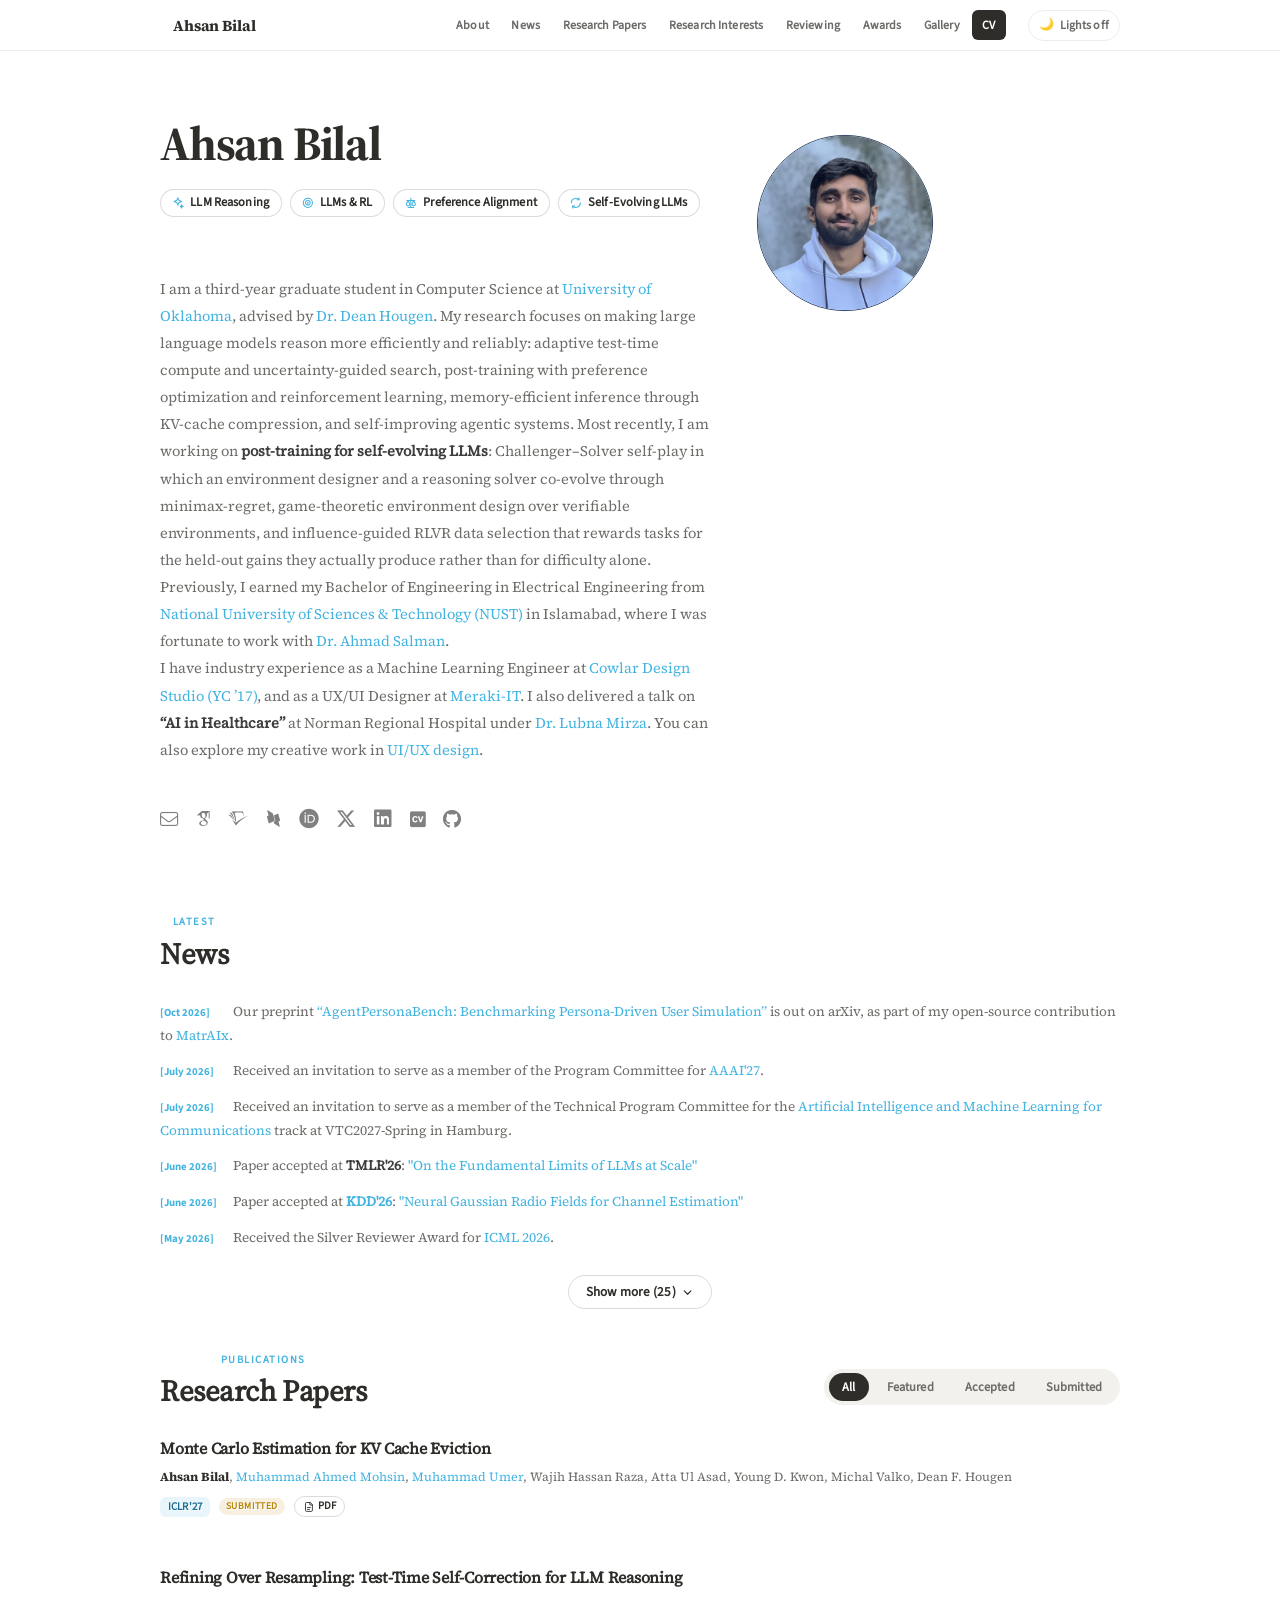
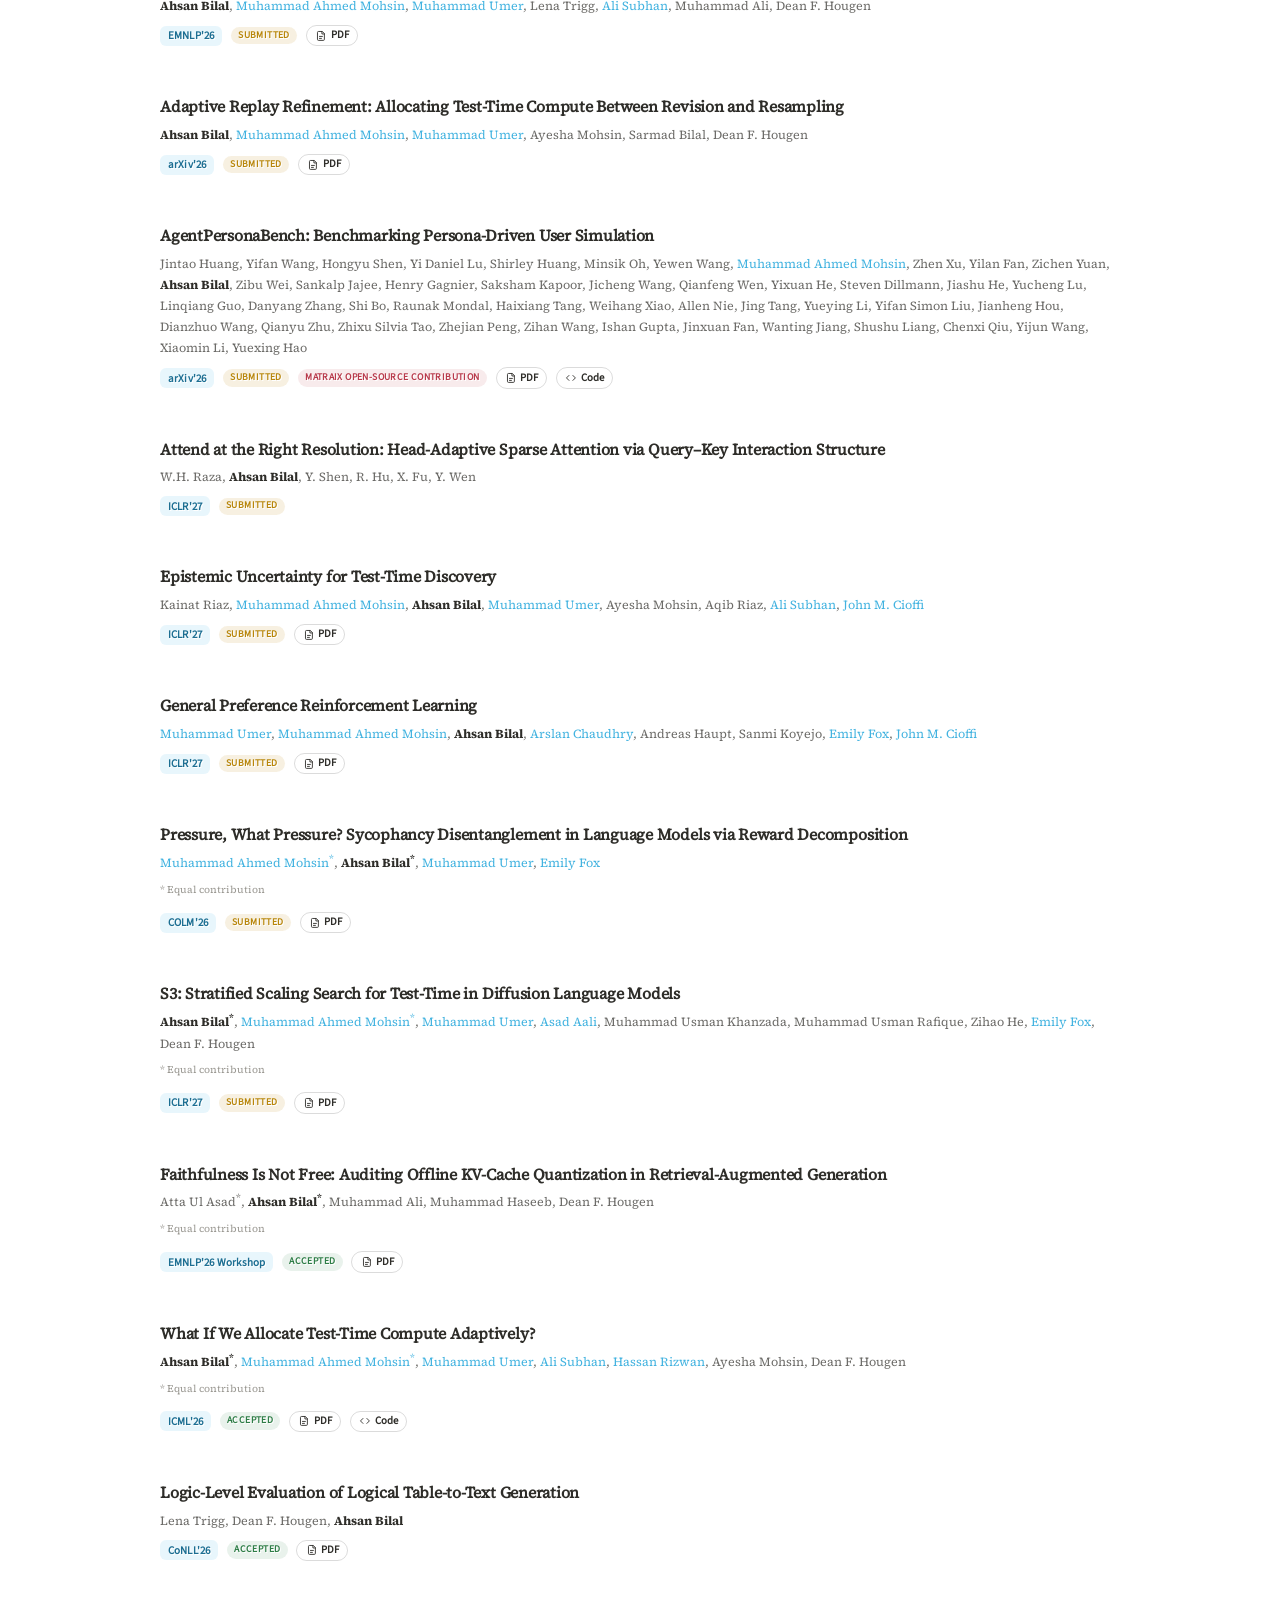
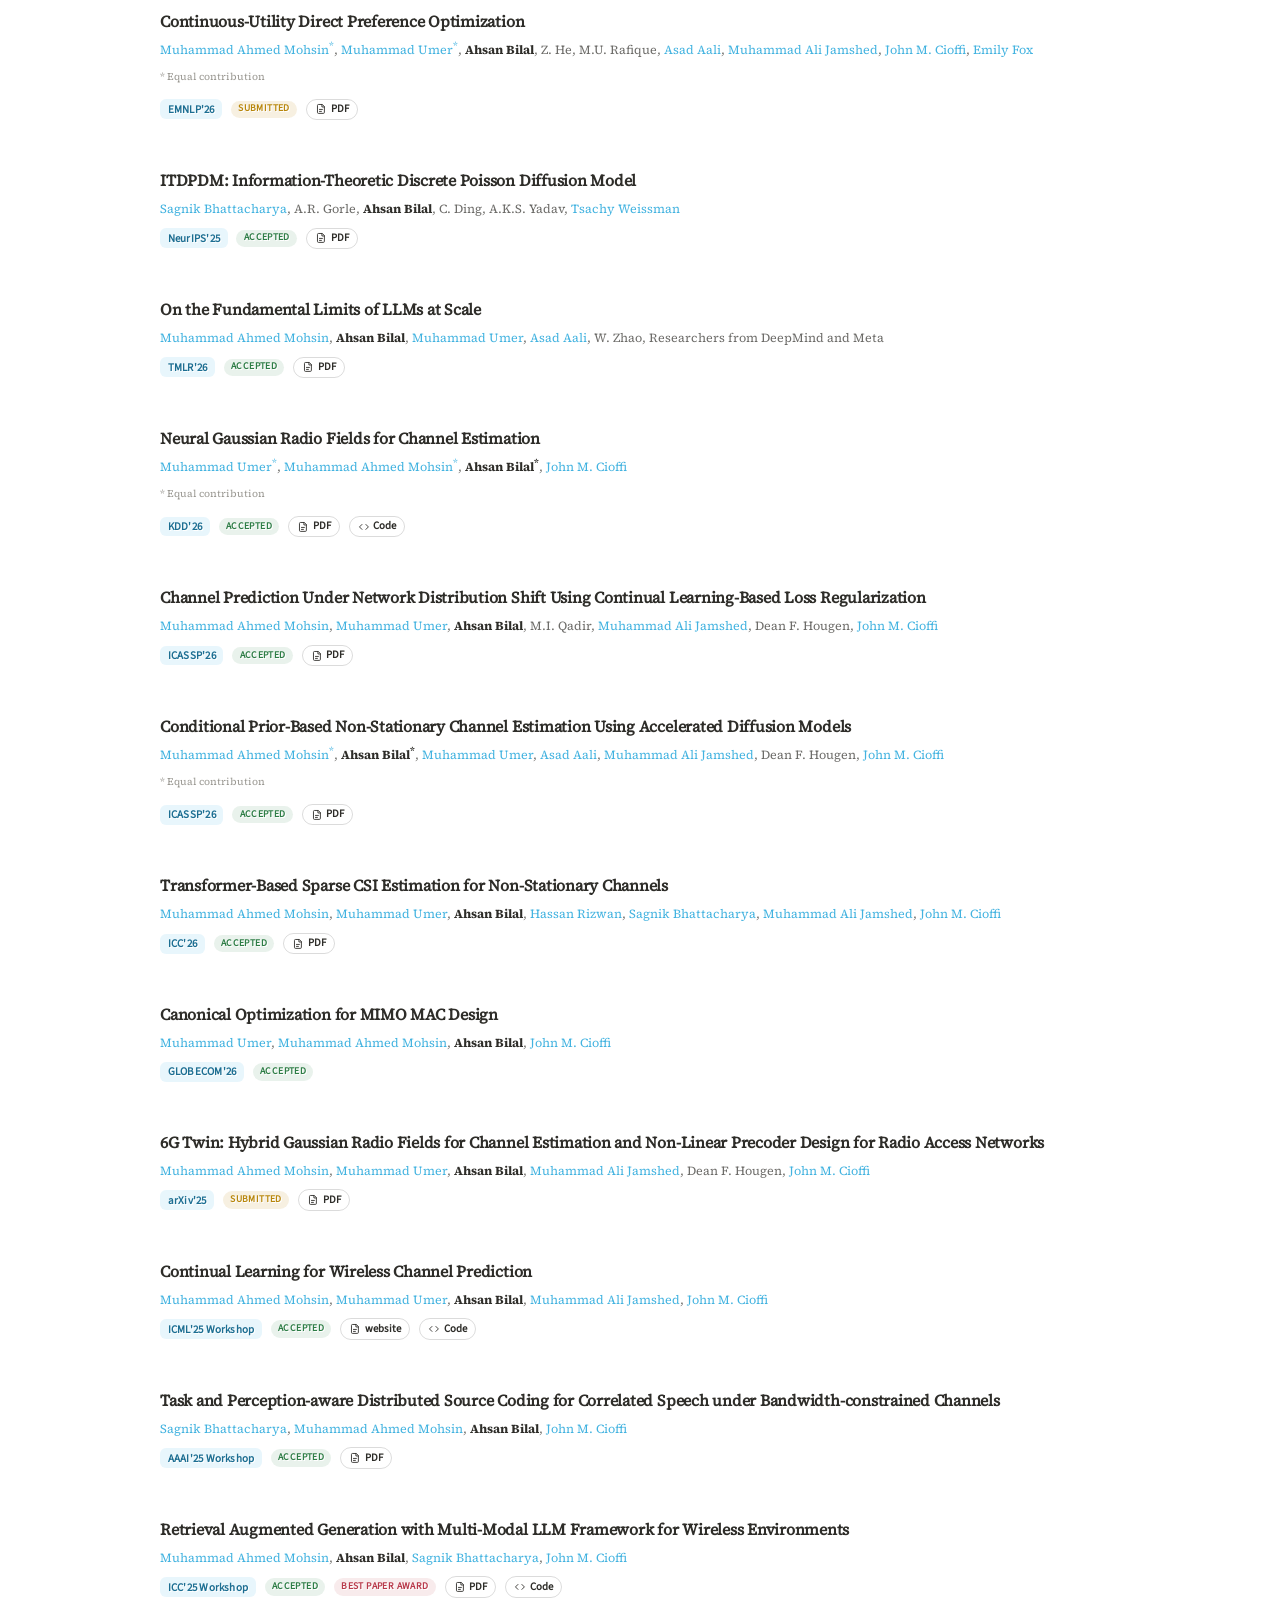
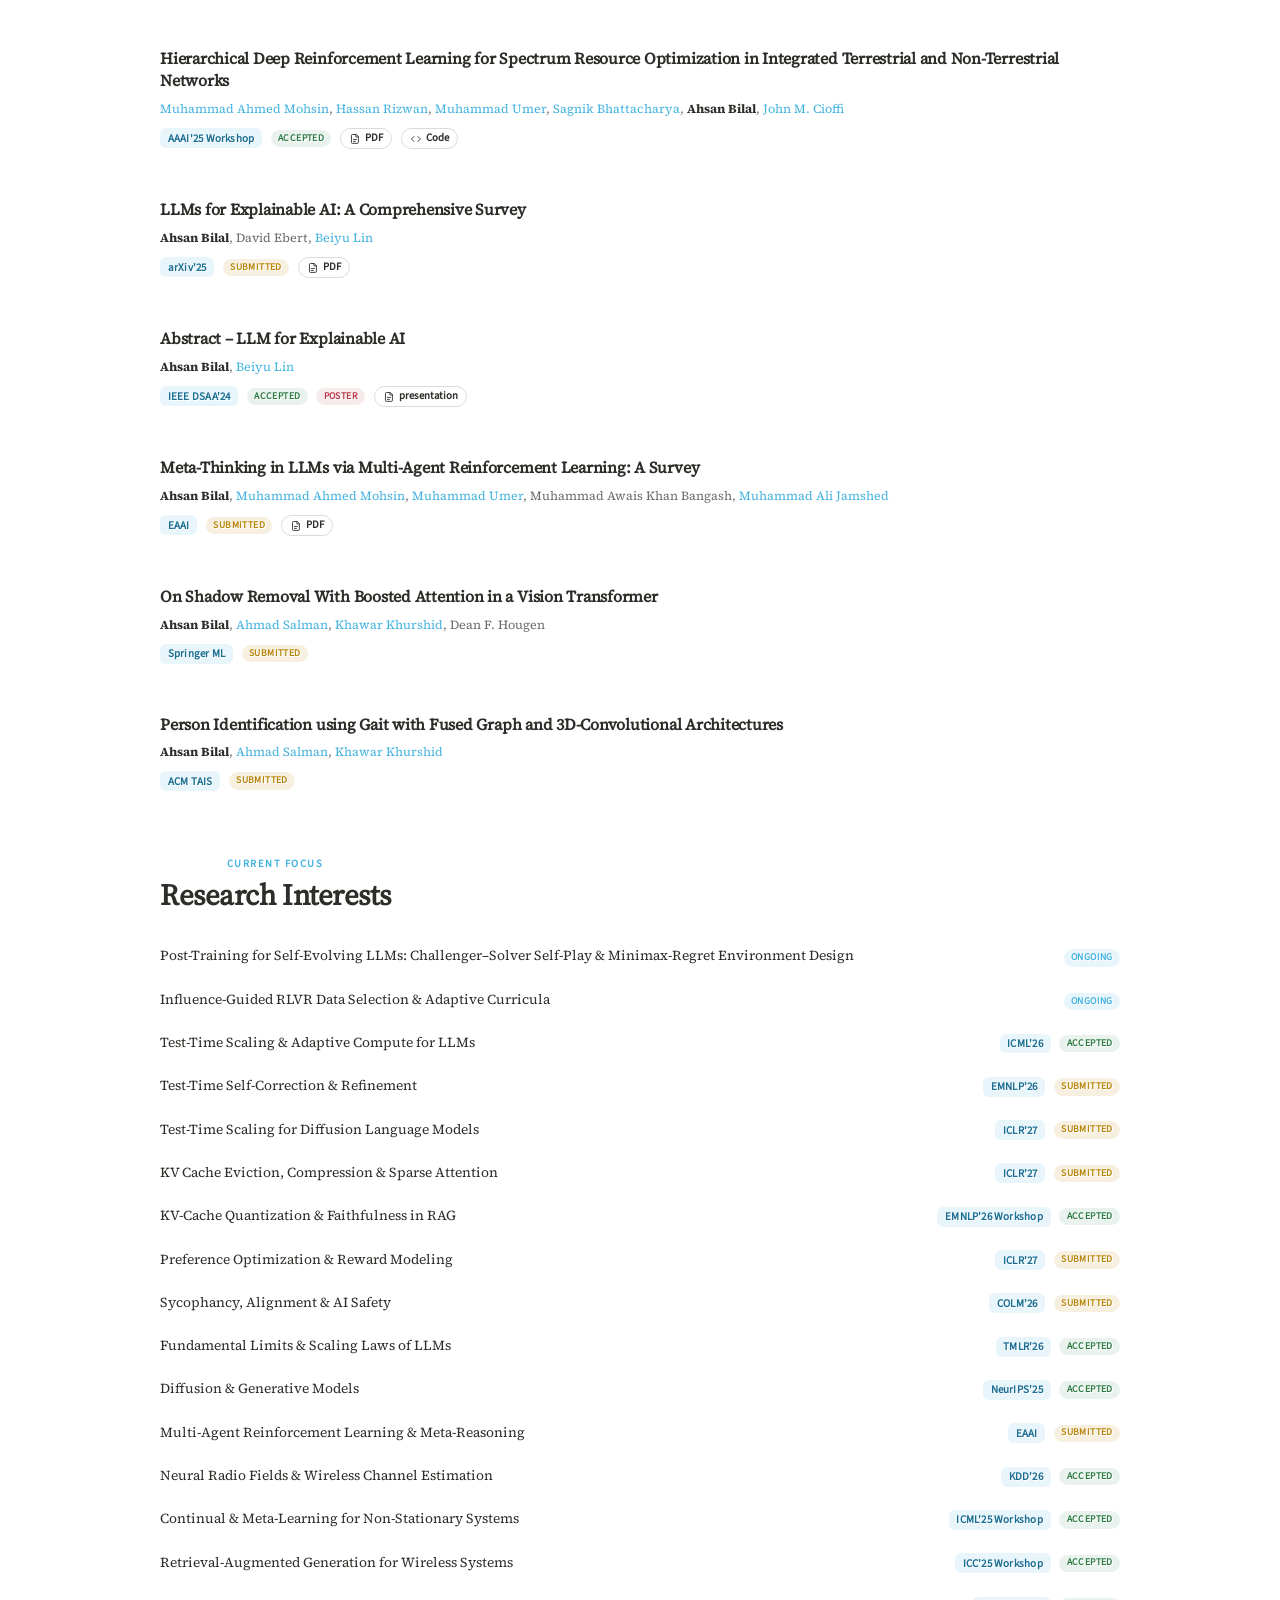
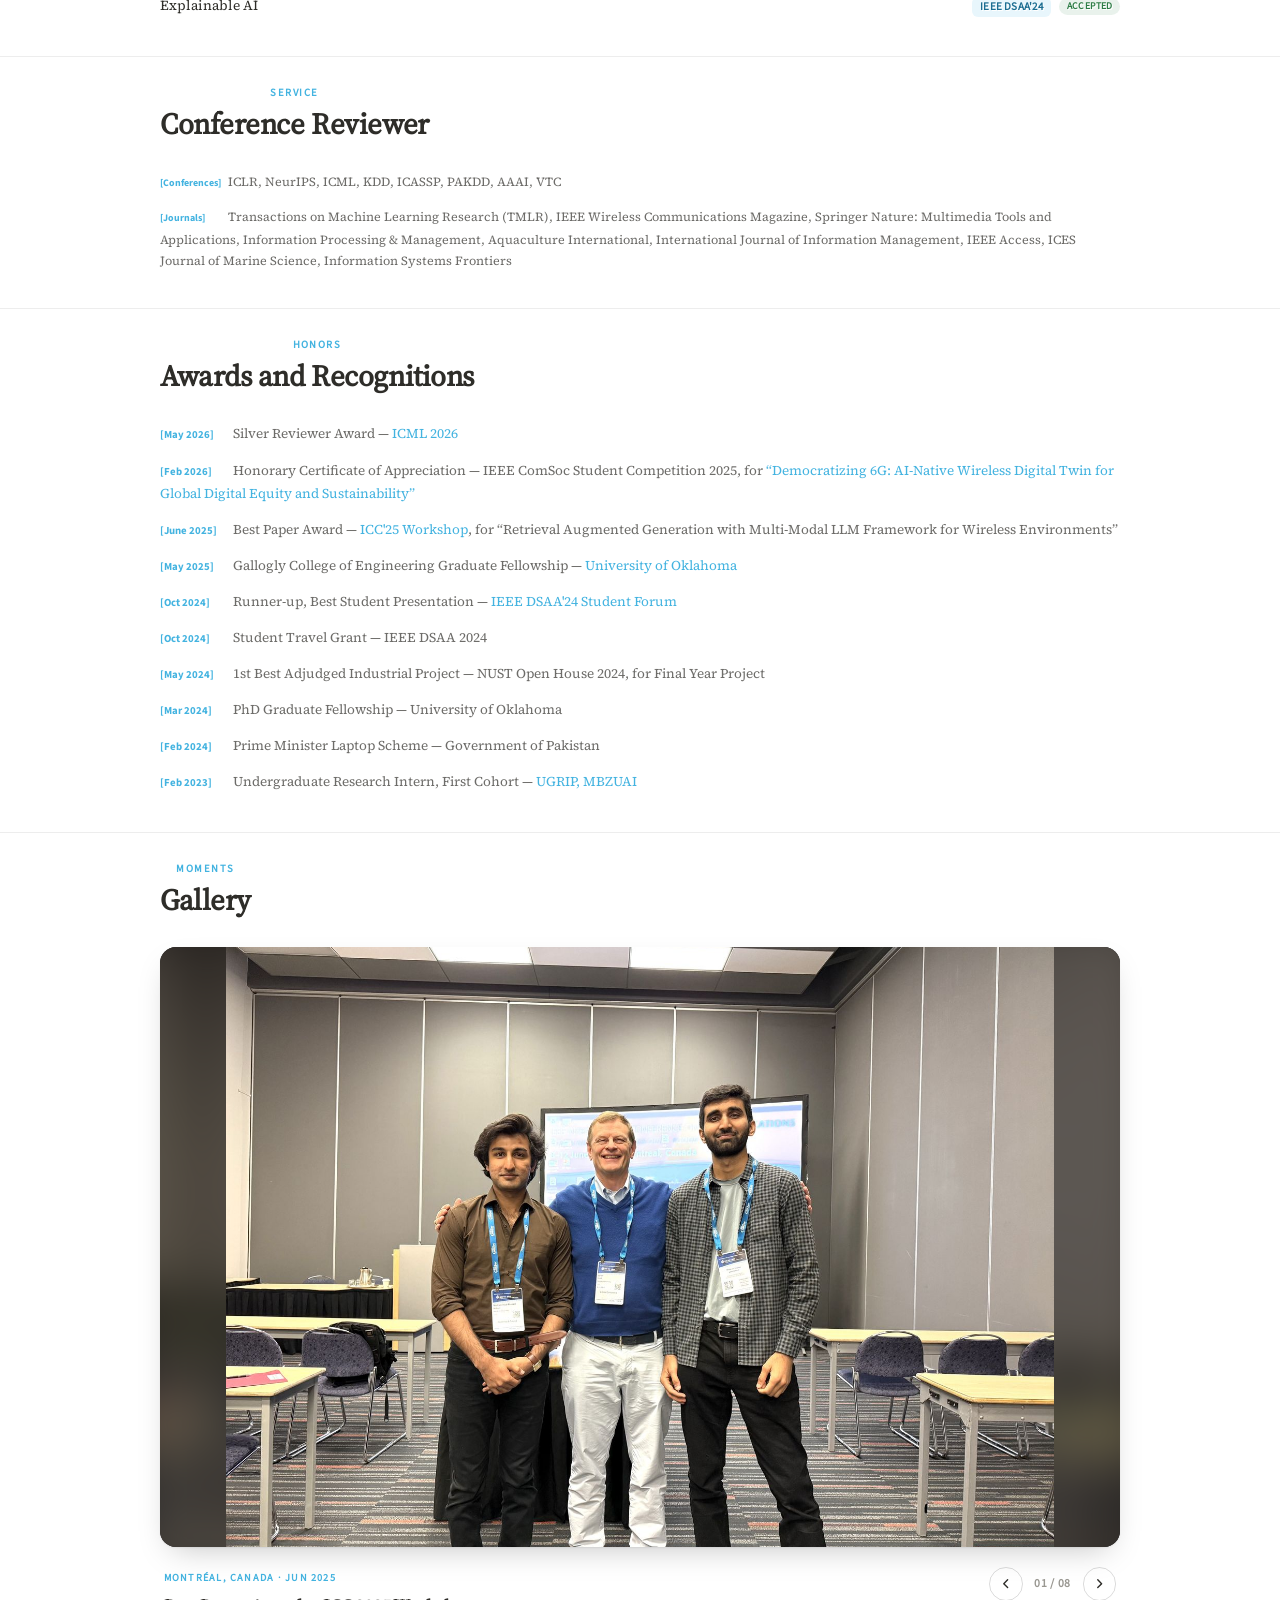
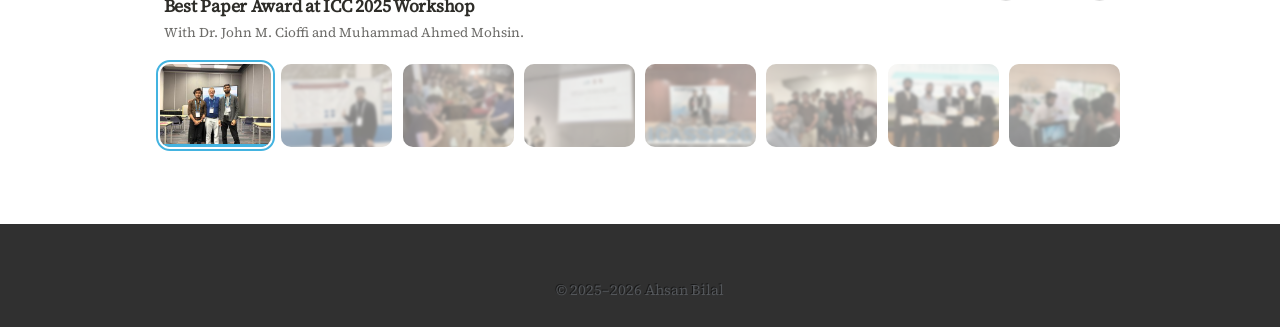
==== commit 6b8a9289: "[update] Added self-evolving LLM post-training research interest and synced site with latest CV - Ne" ====
--- a/index.html
+++ b/index.html
@@ -16,7 +16,7 @@
             } catch (e) {}
         })();
     </script>
-    <meta name="description" content="Ahsan Bilal — PhD student in Computer Science at the University of Oklahoma. Research on machine learning, deep learning, large language models, and explainable AI."/>
+    <meta name="description" content="Ahsan Bilal — PhD student in Computer Science at the University of Oklahoma. Research on LLM reasoning and test-time compute, post-training and alignment, self-evolving LLMs, efficient inference (KV cache), and agentic AI."/>
     <link rel="stylesheet" href="assets/css/main.css"/>
     <link rel="stylesheet" href="assets/css/site.css"/>
     <noscript>
@@ -128,9 +128,9 @@
                     <h1 class="strong">Ahsan Bilal</h1>
                     <ul class="hero-tagline" aria-label="Research interests">
                         <li><svg viewBox="0 0 24 24" aria-hidden="true"><path d="M12 3l1.9 4.6L18.5 9.5l-4.6 1.9L12 16l-1.9-4.6L5.5 9.5l4.6-1.9z"/><path d="M18.5 15.5l.8 1.9 1.9.8-1.9.8-.8 1.9-.8-1.9-1.9-.8 1.9-.8z"/></svg>LLM Reasoning</li>
-                        <li><svg viewBox="0 0 24 24" aria-hidden="true"><path d="M20 12a8 8 0 1 1-2.34-5.66L20 8.5"/><path d="M20 4v4.5h-4.5"/></svg>Adaptive AI Systems</li>
                         <li><svg viewBox="0 0 24 24" aria-hidden="true"><circle cx="12" cy="12" r="8"/><circle cx="12" cy="12" r="4"/><circle cx="12" cy="12" r="0.6"/></svg>LLMs &amp; RL</li>
                         <li><svg viewBox="0 0 24 24" aria-hidden="true"><path d="M12 4v16M7 20h10M5 8h14"/><path d="M7 8l-3 6a3 3 0 0 0 6 0zM17 8l-3 6a3 3 0 0 0 6 0z"/></svg>Preference Alignment</li>
+                        <li><svg viewBox="0 0 24 24" aria-hidden="true"><path d="M4 12a8 8 0 0 1 13.66-5.66"/><path d="M20 12a8 8 0 0 1-13.66 5.66"/><path d="M17.5 3v3.5H14"/><path d="M6.5 21v-3.5H10"/></svg>Self-Evolving LLMs</li>
                     </ul>
                 </header>
 
@@ -143,6 +143,10 @@
                     adaptive test-time compute and uncertainty-guided search, post-training with preference optimization
                     and reinforcement learning, memory-efficient inference through KV-cache compression, and
                     self-improving agentic systems.
+                    Most recently, I am working on <strong>post-training for self-evolving LLMs</strong>: Challenger&ndash;Solver
+                    self-play in which an environment designer and a reasoning solver co-evolve through minimax-regret,
+                    game-theoretic environment design over verifiable environments, and influence-guided RLVR data selection
+                    that rewards tasks for the held-out gains they actually produce rather than for difficulty alone.
                     <br>
                     Previously, I earned my Bachelor of Engineering in Electrical Engineering from
                     <a href="https://www.nust.edu.pk/" target="_blank">National University of Sciences &amp; Technology (NUST)</a>
--- a/assets/css/site.css
+++ b/assets/css/site.css
@@ -596,6 +596,11 @@
     background: rgba(184, 58, 75, 0.1);
 }
 
+.status-badge--ongoing {
+    color: var(--accent);
+    background: rgba(67, 179, 224, 0.12);
+}
+
 /* ---------- Gallery ---------- */
 
 .gallery {
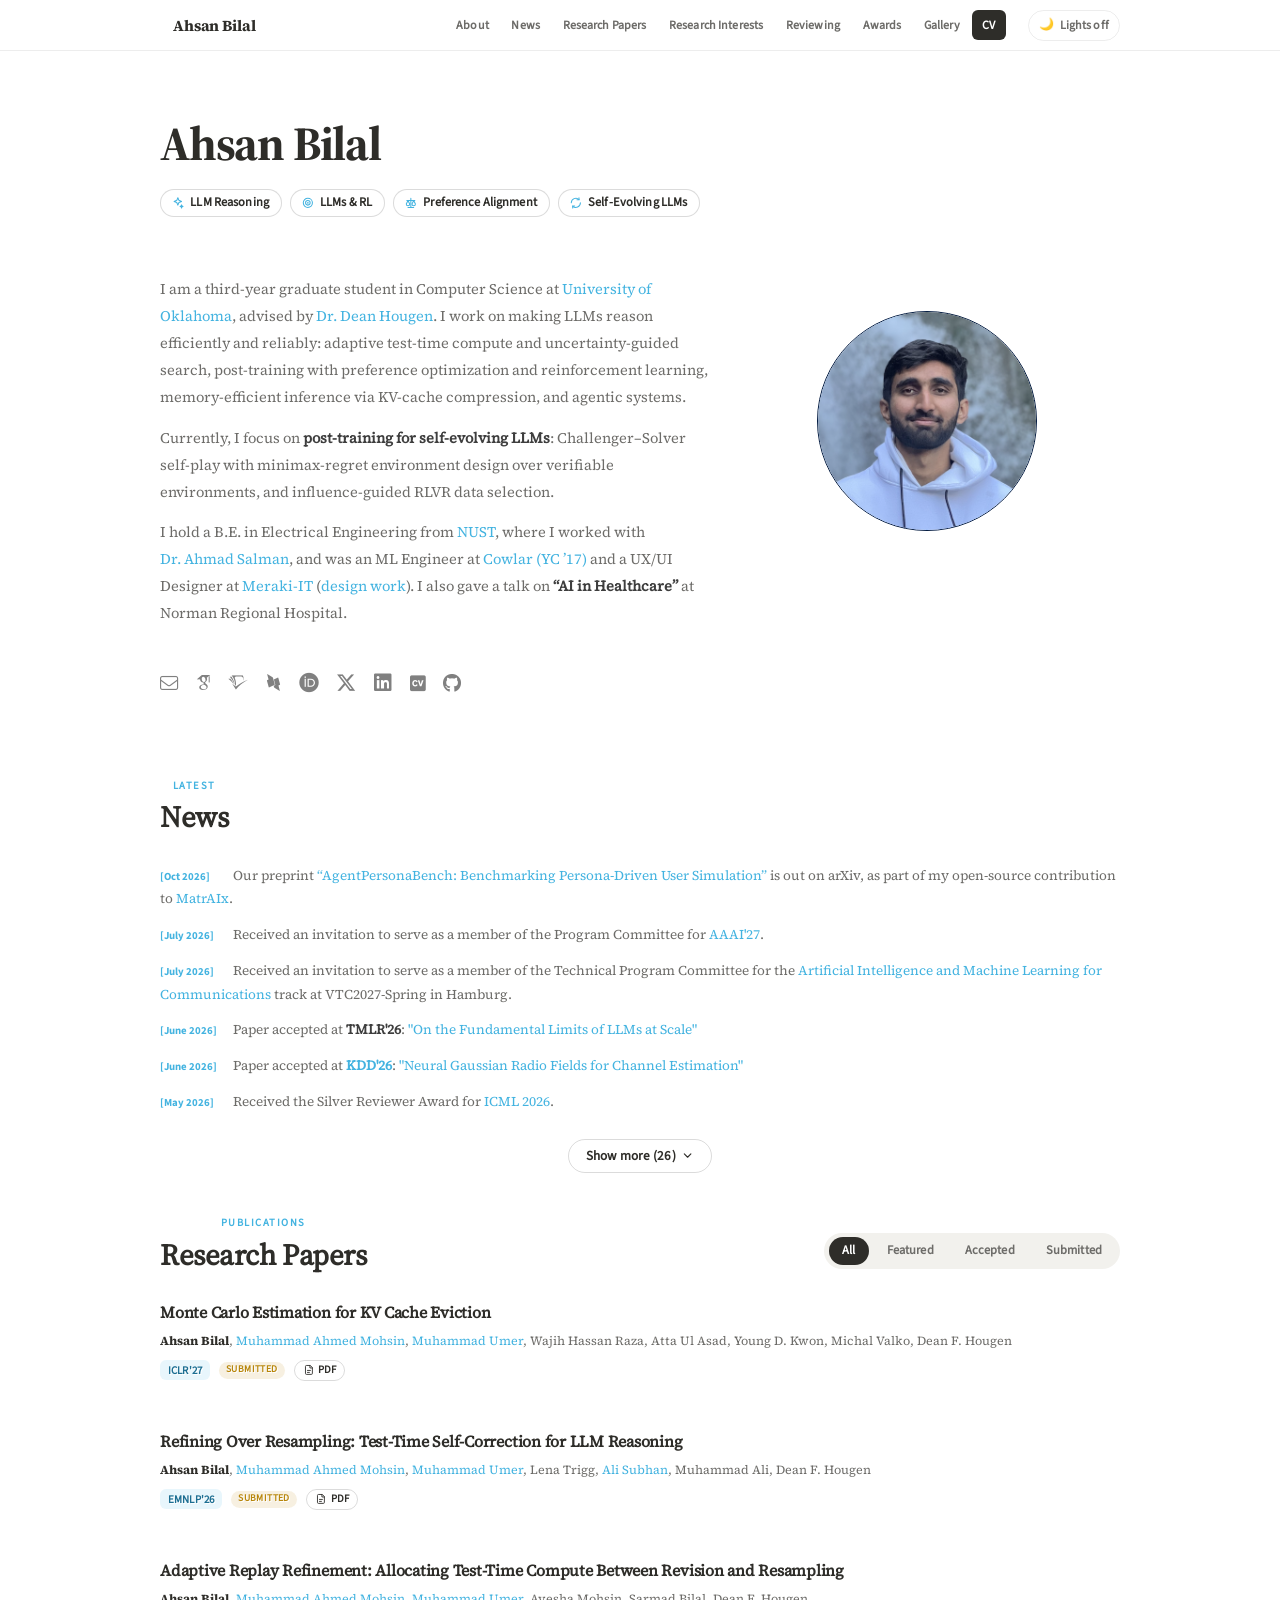
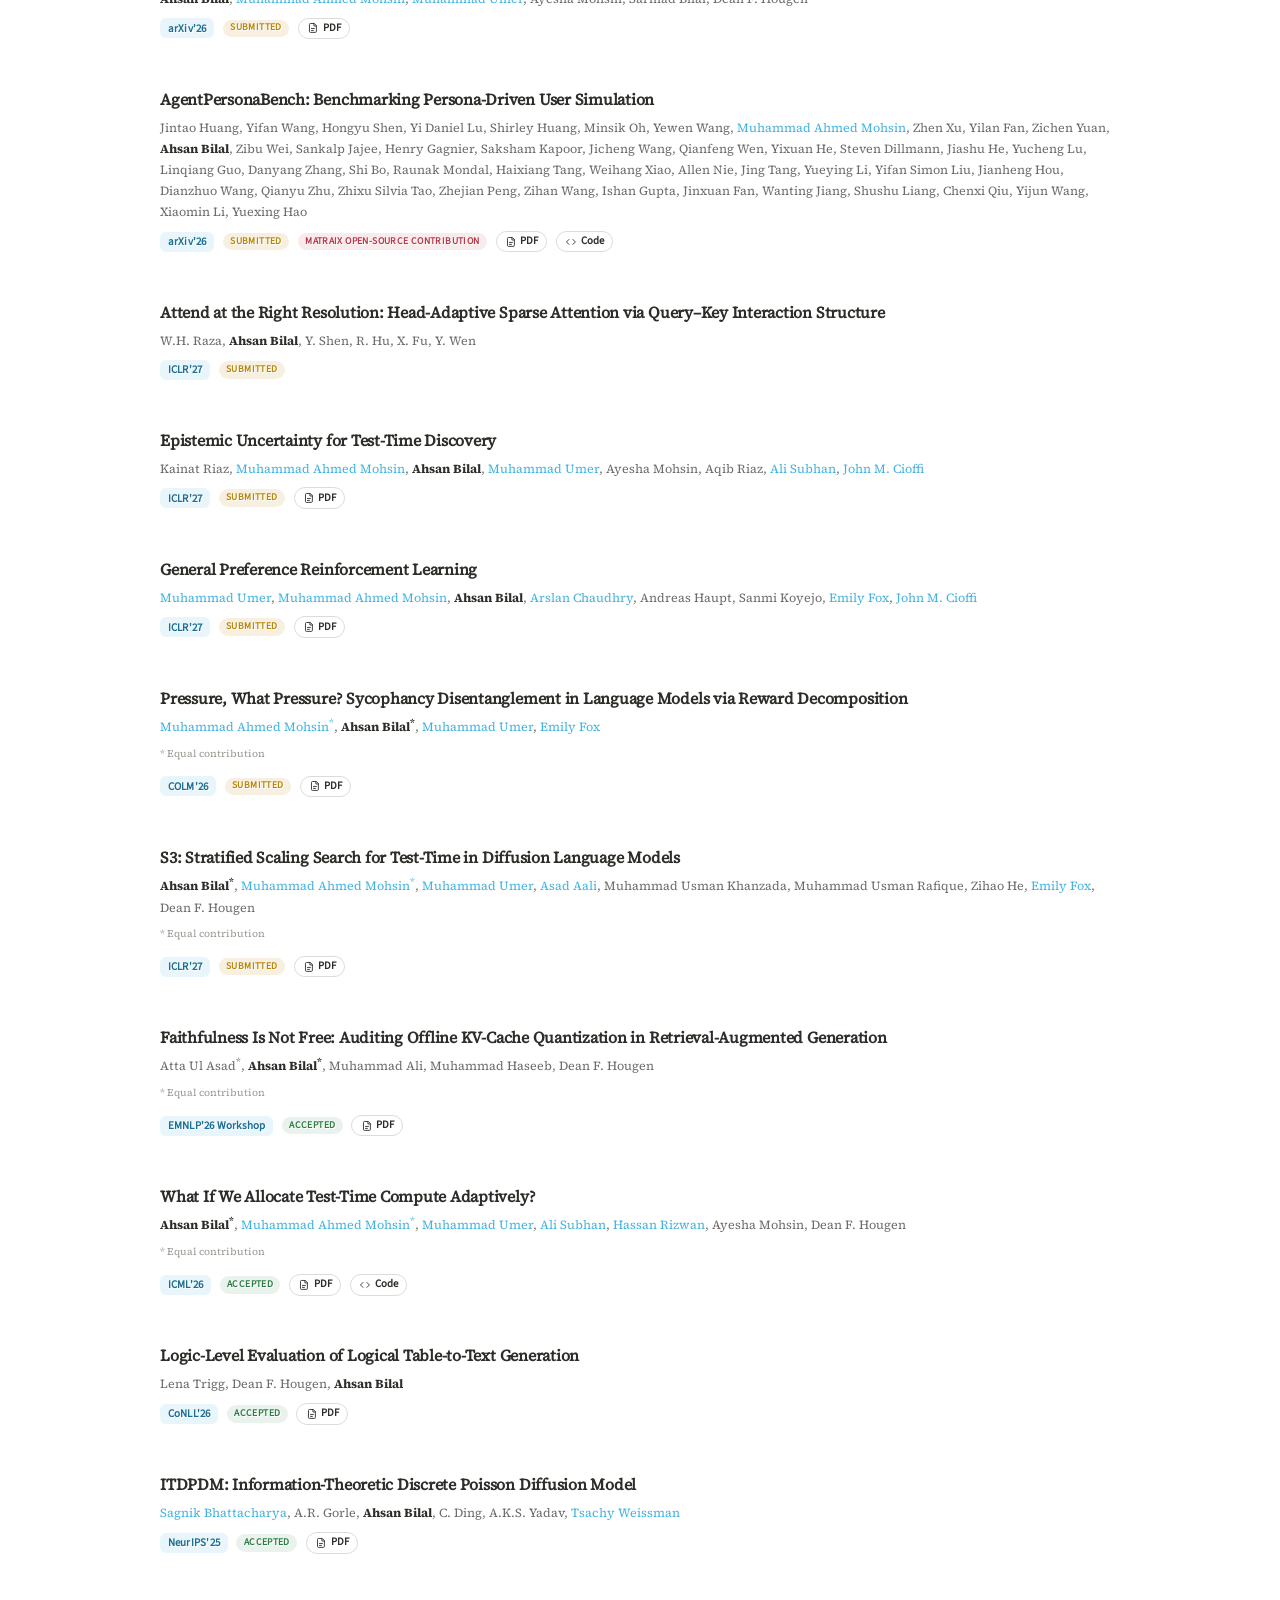
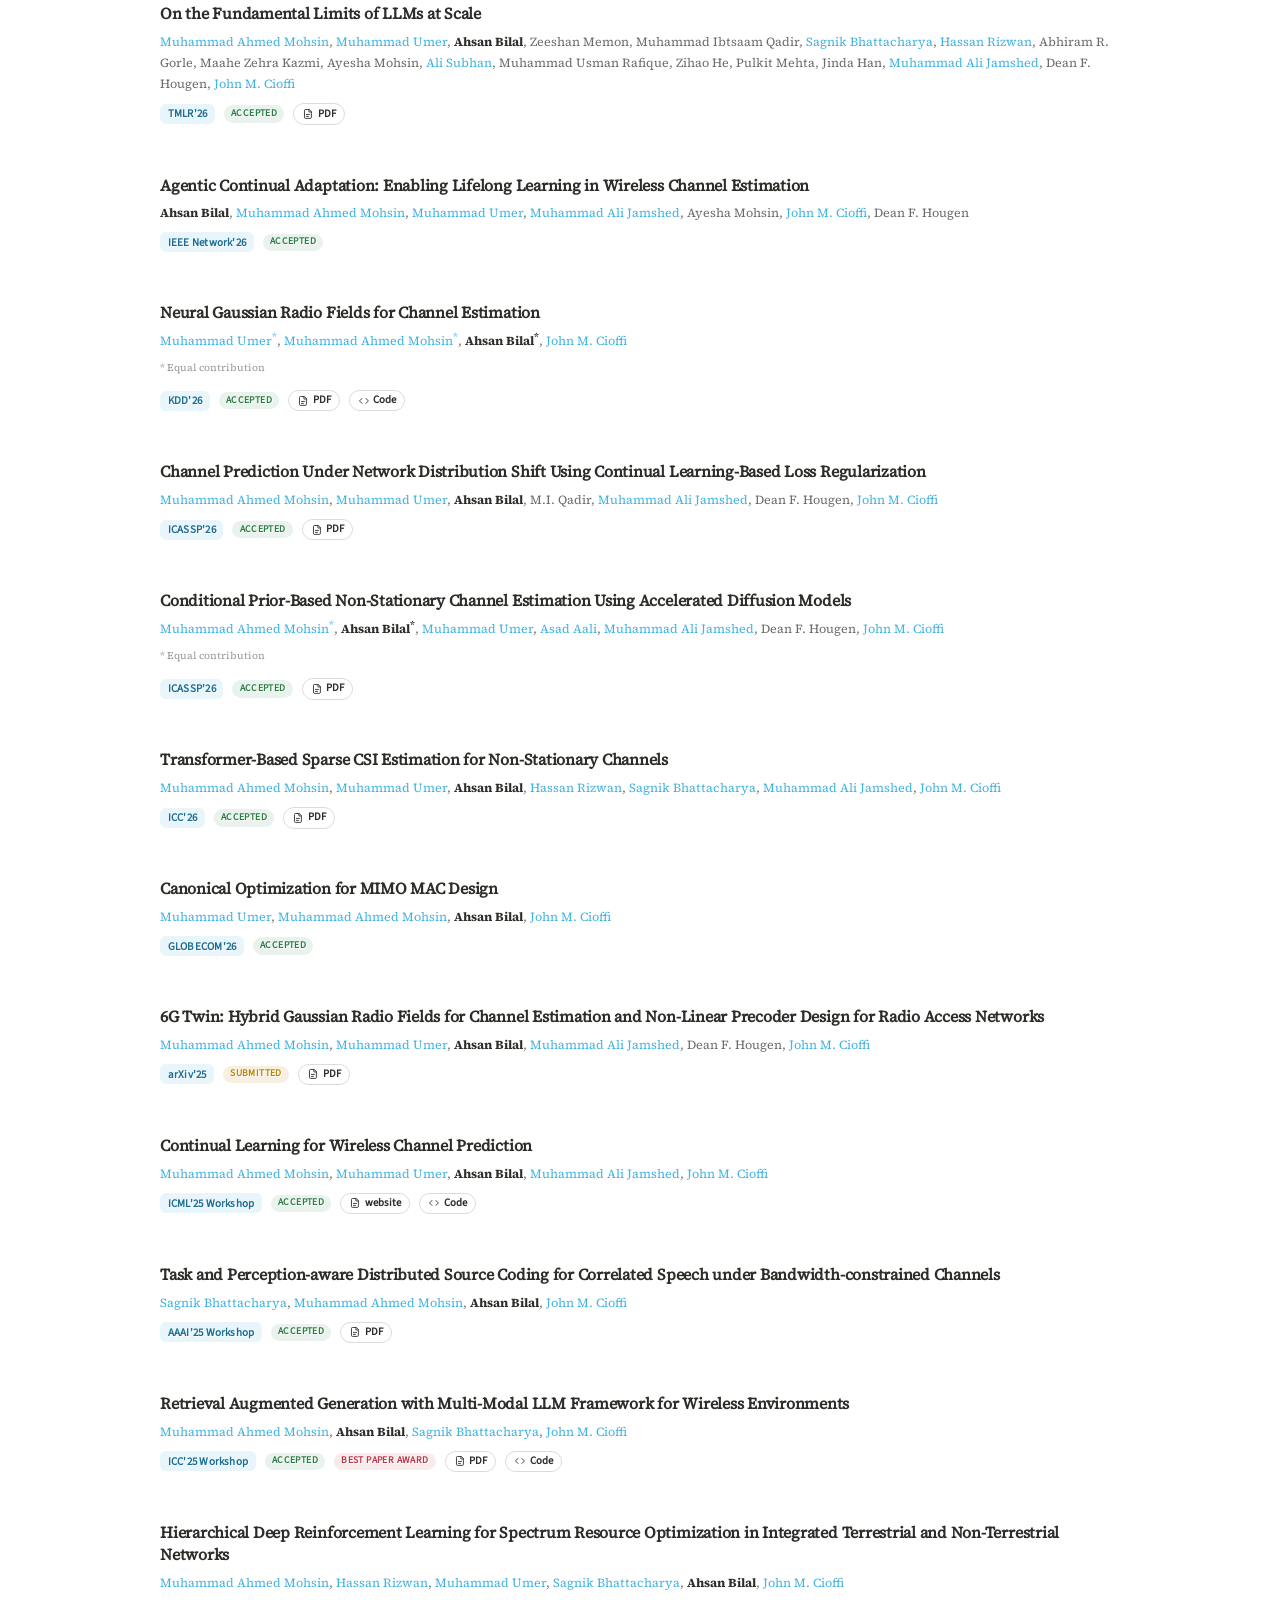
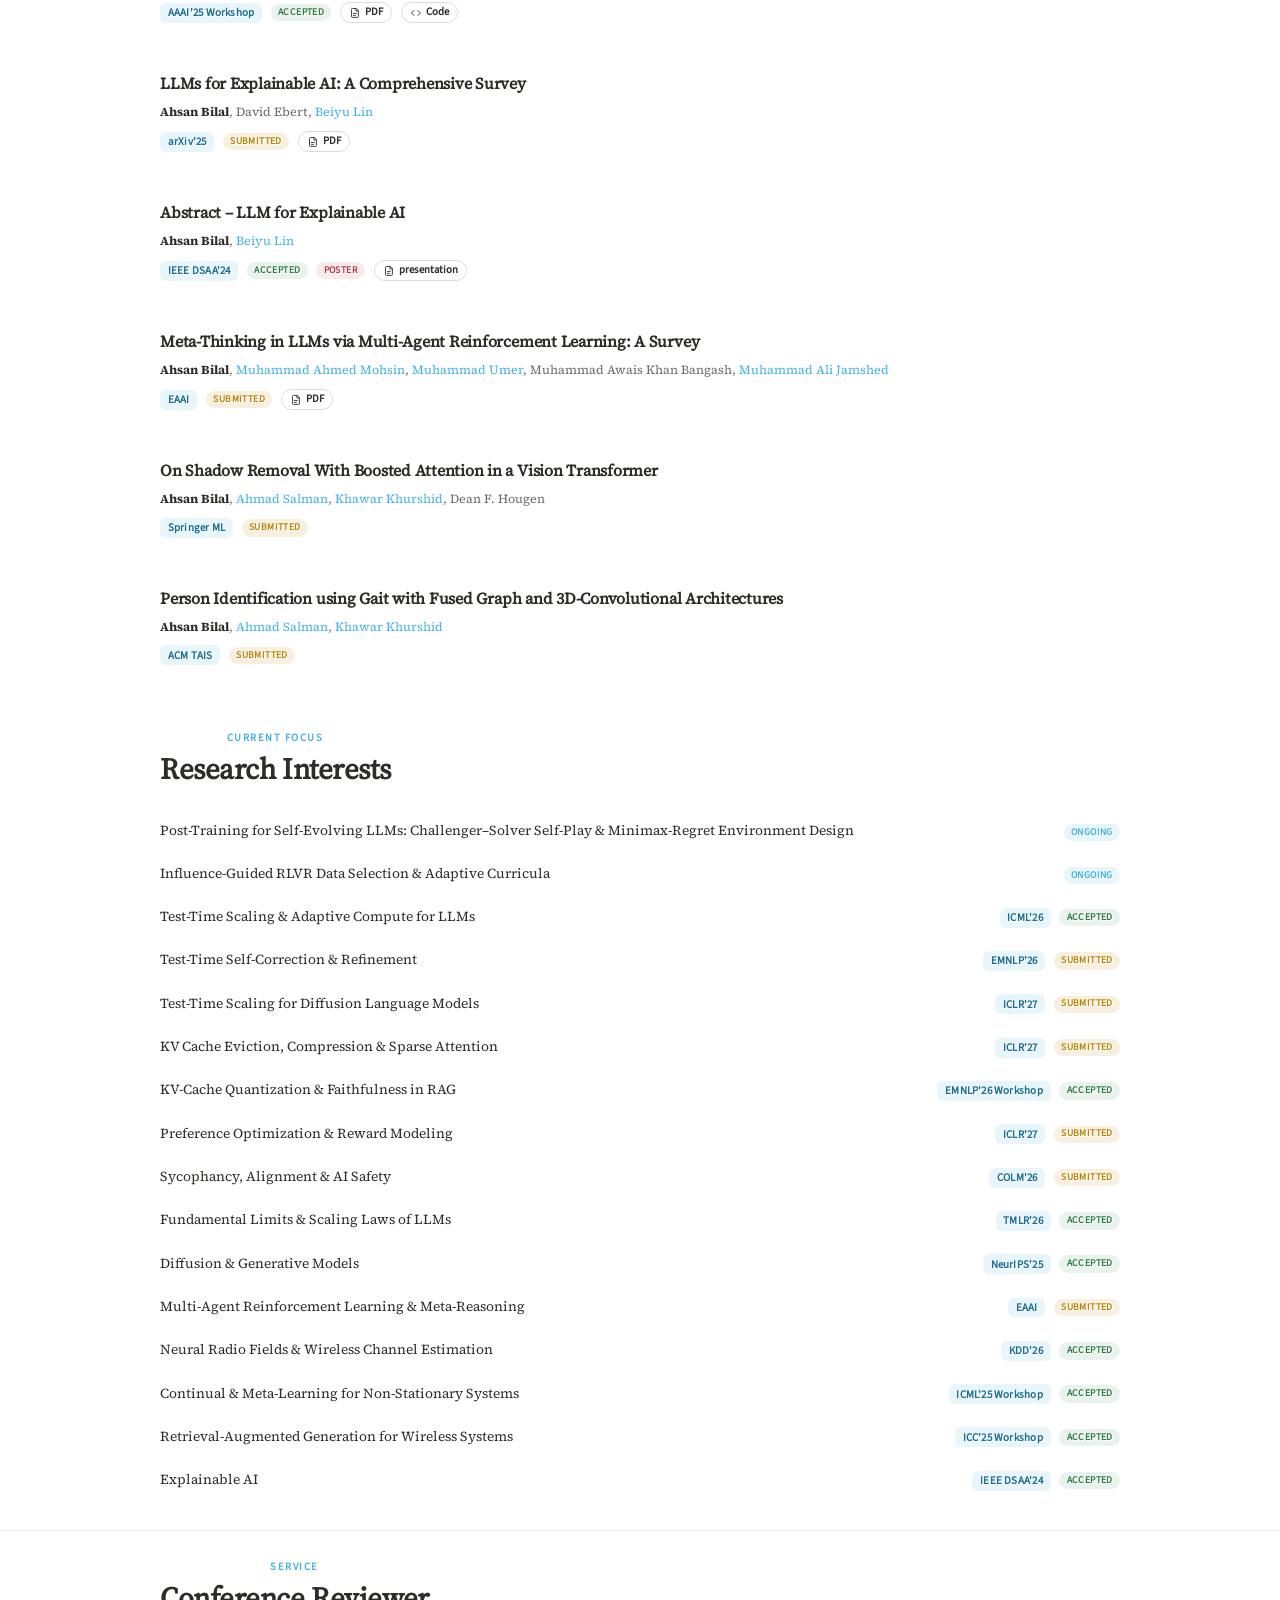
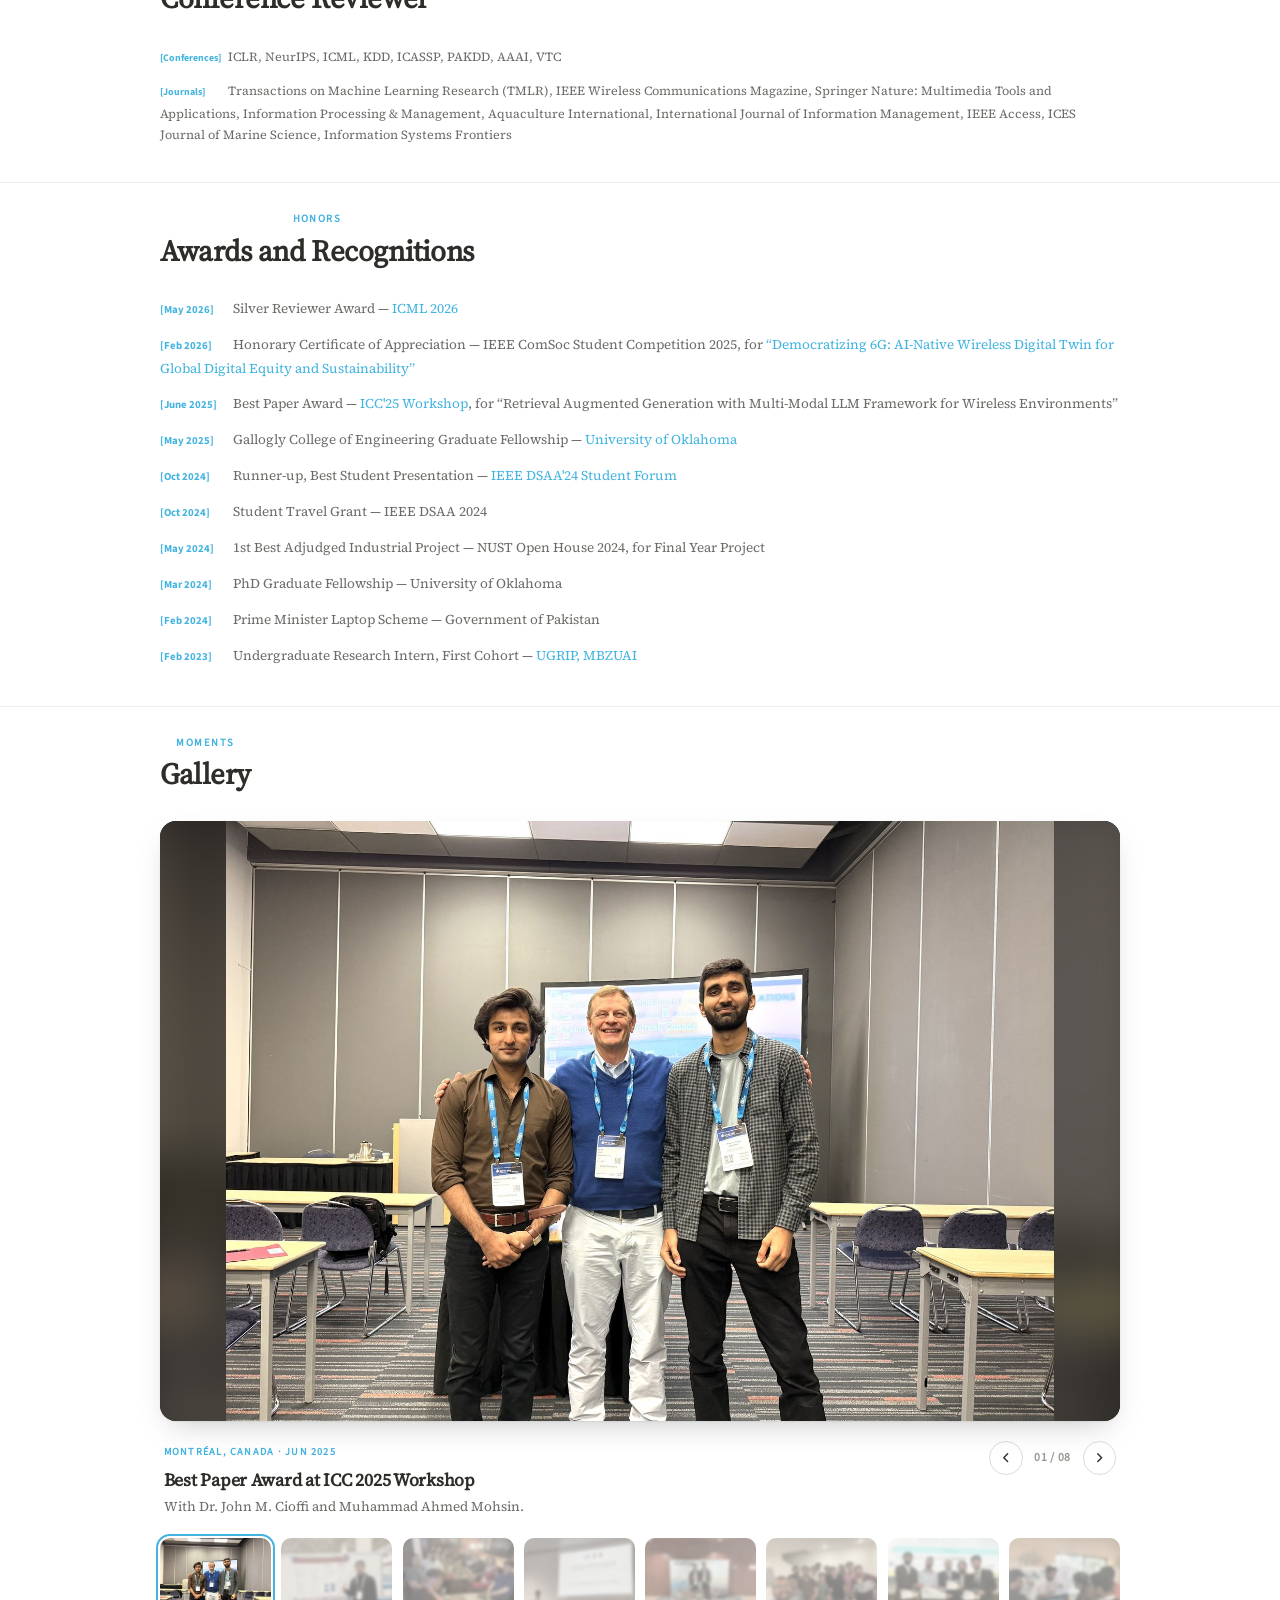
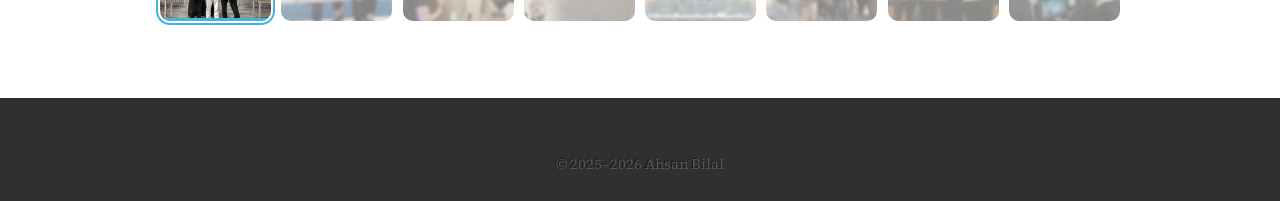
==== commit e18d94e5: "Tighten homepage bio and align profile photo with bio block" ====
--- a/index.html
+++ b/index.html
@@ -122,7 +122,7 @@
 
 <article id="top" class="wrapper style1">
     <div class="container">
-        <div class="row">
+        <div class="row aln-middle hero-row">
             <div class="col-8 col-7-large col-12-medium">
                 <header>
                     <h1 class="strong">Ahsan Bilal</h1>
@@ -134,33 +134,23 @@
                     </ul>
                 </header>
 
-                <article>
-                    I am a third-year graduate student in Computer Science at
-                    <a href="https://www.ou.edu/" target="_blank">University of Oklahoma</a>,
-                    advised by
+                <article class="hero-bio">
+                    <p>I am a third-year graduate student in Computer Science at
+                    <a href="https://www.ou.edu/" target="_blank">University of Oklahoma</a>, advised by
                     <a href="https://www.cs.ou.edu/~hougen/resume.html" target="_blank" style="white-space:nowrap">Dr. Dean Hougen</a>.
-                    My research focuses on making large language models reason more efficiently and reliably:
-                    adaptive test-time compute and uncertainty-guided search, post-training with preference optimization
-                    and reinforcement learning, memory-efficient inference through KV-cache compression, and
-                    self-improving agentic systems.
-                    Most recently, I am working on <strong>post-training for self-evolving LLMs</strong>: Challenger&ndash;Solver
-                    self-play in which an environment designer and a reasoning solver co-evolve through minimax-regret,
-                    game-theoretic environment design over verifiable environments, and influence-guided RLVR data selection
-                    that rewards tasks for the held-out gains they actually produce rather than for difficulty alone.
-                    <br>
-                    Previously, I earned my Bachelor of Engineering in Electrical Engineering from
-                    <a href="https://www.nust.edu.pk/" target="_blank">National University of Sciences &amp; Technology (NUST)</a>
-                    in Islamabad, where I was fortunate to work with
-                    <a href="https://seecs.nust.edu.pk/faculty/ahmad-salman/" target="_blank" style="white-space:nowrap">Dr. Ahmad Salman</a>.
-                    <br>
-                    I have industry experience as a Machine Learning Engineer at
-                    <a href="https://cowlar.com/" target="_blank">Cowlar Design Studio (YC ’17)</a>,
-                    and as a UX/UI Designer at
-                    <a href="https://meraki-it.pk/" target="_blank">Meraki-IT</a>.
-                    I also delivered a talk on <strong>“AI in Healthcare”</strong> at Norman Regional Hospital under
-                    <a href="https://www.normanregional.com/provider-directory/lubna-mirza-md/" target="_blank" style="white-space:nowrap">Dr. Lubna Mirza</a>.
-                    You can also explore my creative work in
-                    <a href="https://ahsan-bilal.netlify.app/" target="_blank">UI/UX design</a>.
+                    I work on making LLMs reason efficiently and reliably: adaptive test-time compute and
+                    uncertainty-guided search, post-training with preference optimization and reinforcement learning,
+                    memory-efficient inference via KV-cache compression, and agentic systems.</p>
+                    <p>Currently, I focus on <strong>post-training for self-evolving LLMs</strong>: Challenger&ndash;Solver
+                    self-play with minimax-regret environment design over verifiable environments, and
+                    influence-guided RLVR data selection.</p>
+                    <p>I hold a B.E. in Electrical Engineering from
+                    <a href="https://www.nust.edu.pk/" target="_blank">NUST</a>, where I worked with
+                    <a href="https://seecs.nust.edu.pk/faculty/ahmad-salman/" target="_blank" style="white-space:nowrap">Dr. Ahmad Salman</a>,
+                    and was an ML Engineer at <a href="https://cowlar.com/" target="_blank">Cowlar (YC ’17)</a> and a
+                    UX/UI Designer at <a href="https://meraki-it.pk/" target="_blank">Meraki-IT</a>
+                    (<a href="https://ahsan-bilal.netlify.app/" target="_blank">design work</a>).
+                    I also gave a talk on <strong>“AI in Healthcare”</strong> at Norman Regional Hospital.</p>
                 </article>                
 
                 <ul class="icons">
@@ -194,9 +184,9 @@
                            style="border-bottom: none; color: gray" title="GitHub"></a></li>
                 </ul>
             </div>
-            <div class="col-4 col-5-large col-12-medium">
+            <div class="col-4 col-5-large col-12-medium hero-photo">
                 <span class="image fit"><img src="assets/images/ahsan_bilal.png"
-                                             alt="" style="border:1px solid #021a40; scale: 80%"/></span>
+                                             alt="Ahsan Bilal" style="border:1px solid #021a40"/></span>
             </div>
         </div>
     </div>
--- a/assets/css/site.css
+++ b/assets/css/site.css
@@ -1040,3 +1040,40 @@
         padding: 0.55em 1em;
     }
 }
+
+/* ---------- Hero bio + photo alignment ---------- */
+
+#top .hero-bio p {
+    font-size: inherit;
+    line-height: inherit;
+    margin: 0 0 0.9em;
+}
+
+#top .hero-bio p:last-child {
+    margin-bottom: 0;
+}
+
+#top .hero-bio p a {
+    color: var(--accent);
+}
+
+#top .hero-photo {
+    display: flex;
+    justify-content: center;
+    align-items: center;
+}
+
+#top .hero-photo .image {
+    margin: 0;
+}
+
+@media screen and (max-width: 980px) {
+    #top .hero-photo {
+        order: -1;
+        margin-bottom: 1.5em;
+    }
+
+    #top .hero-photo .image {
+        margin: 0 auto;
+    }
+}
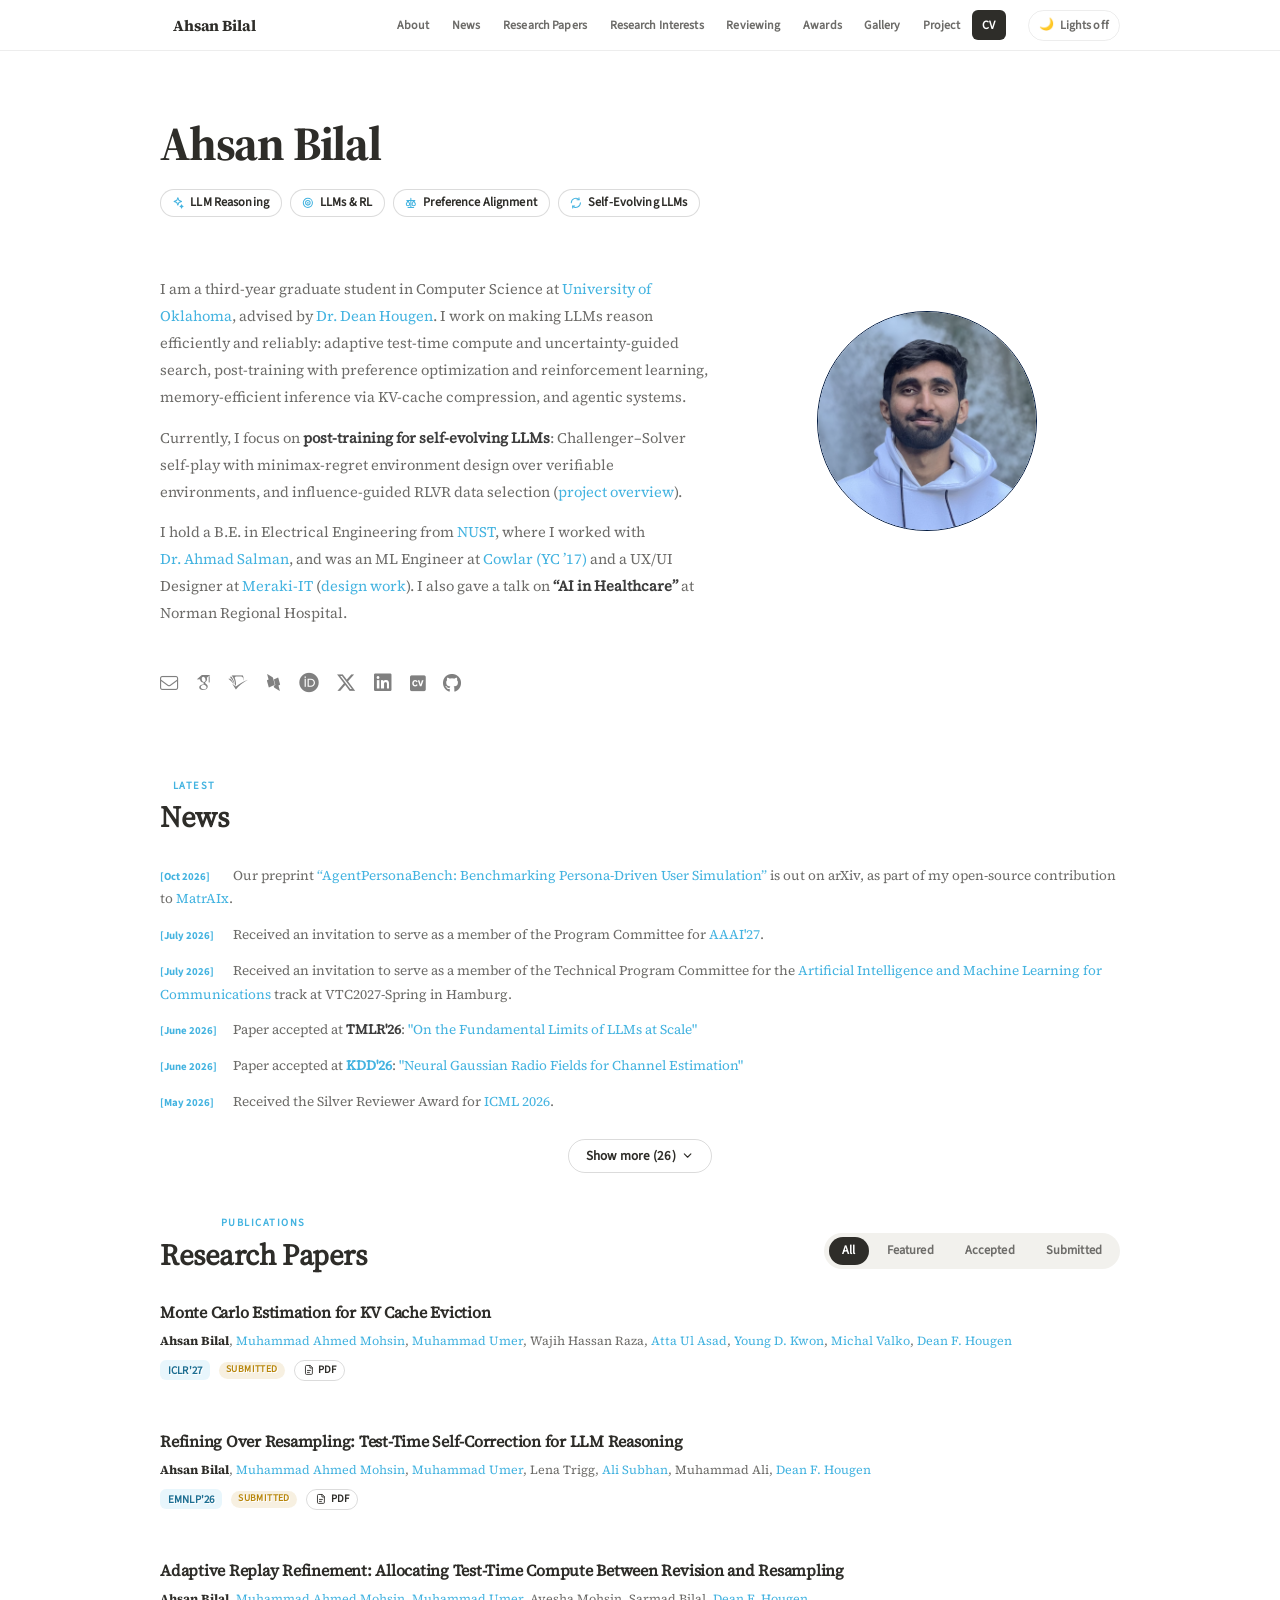
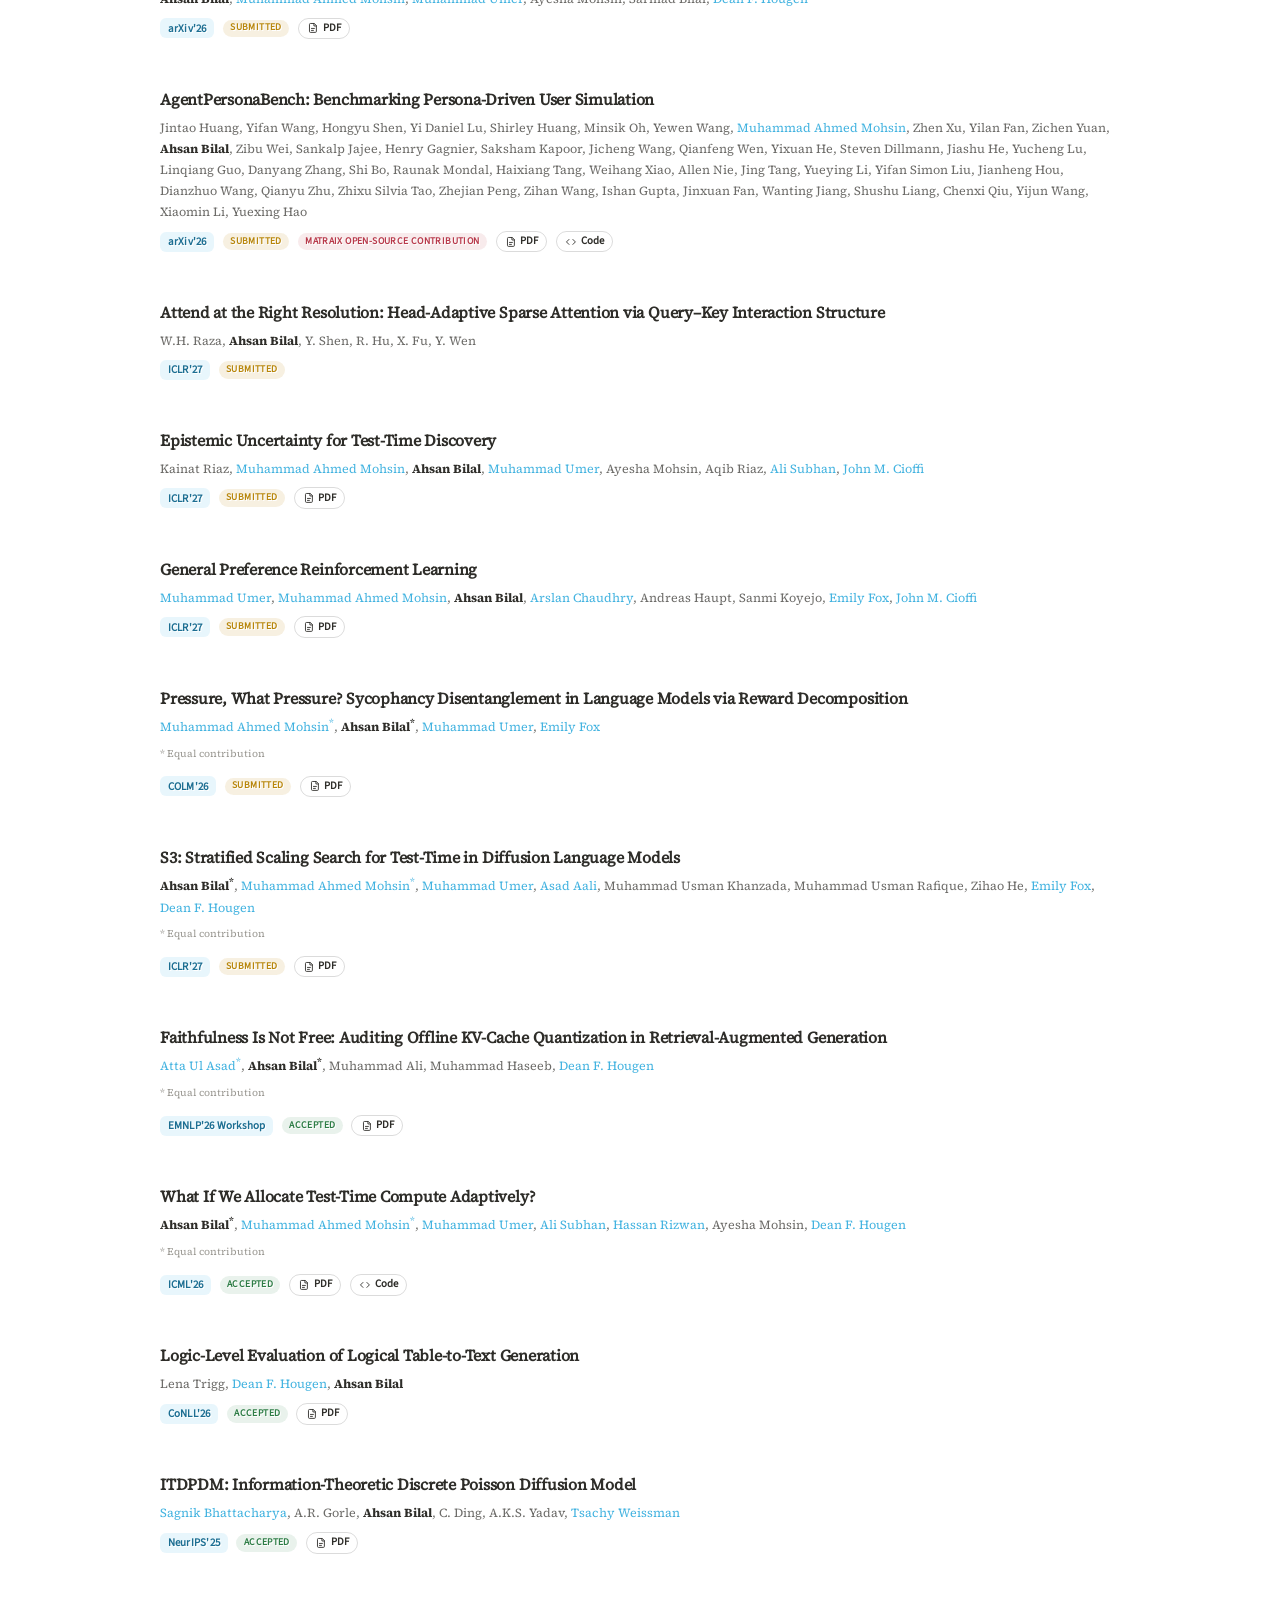
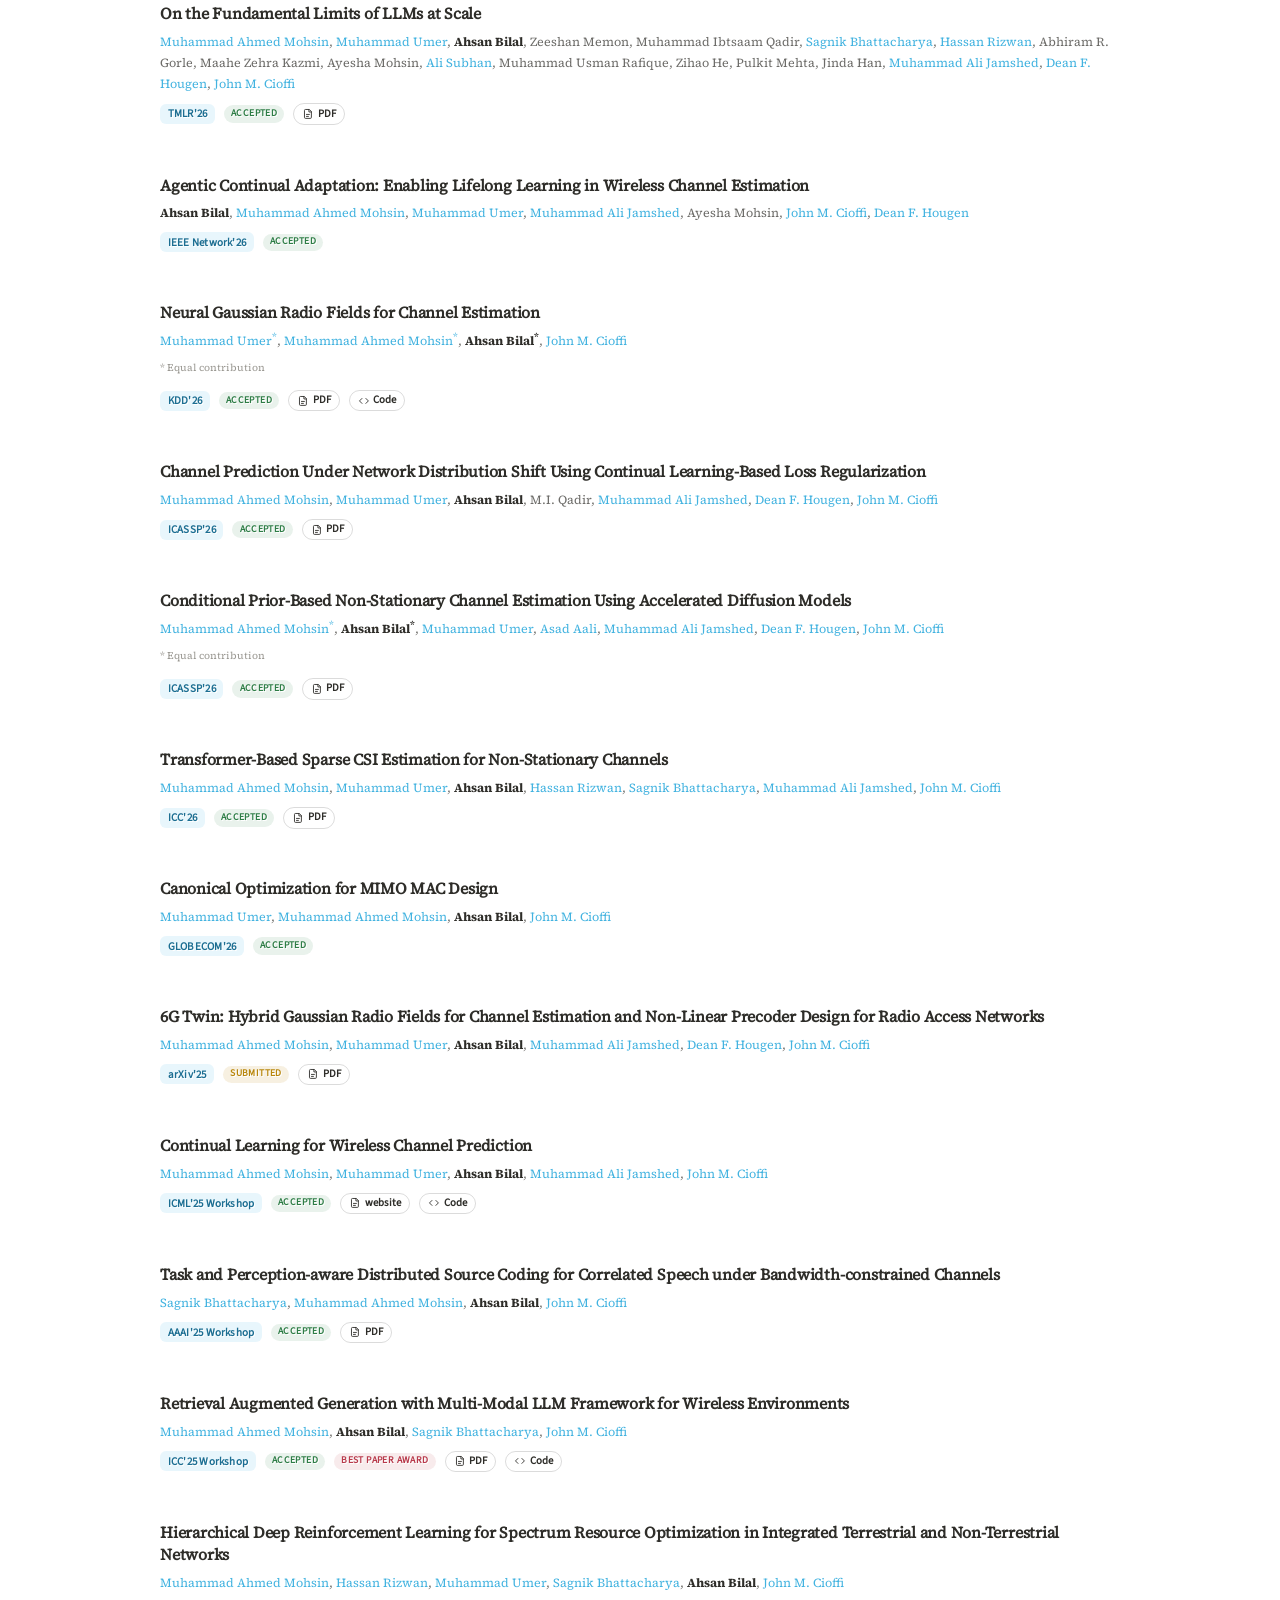
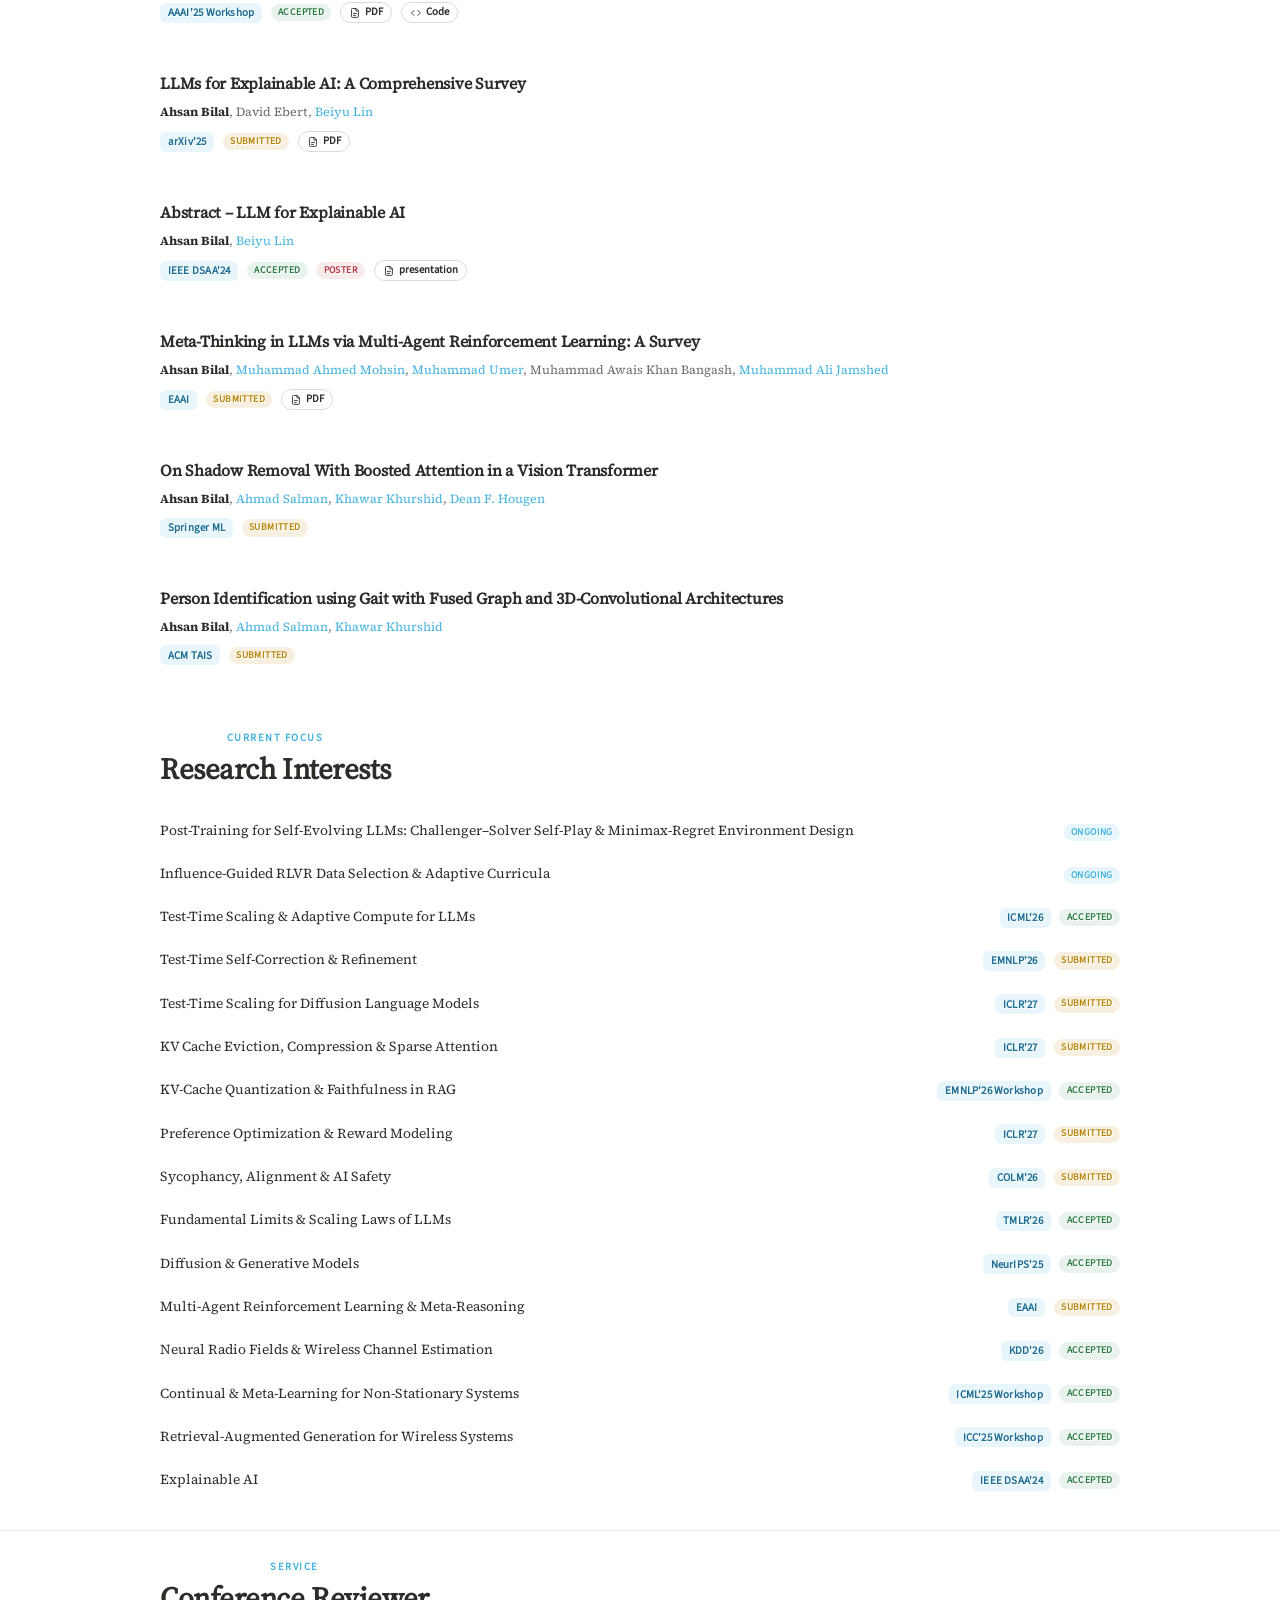
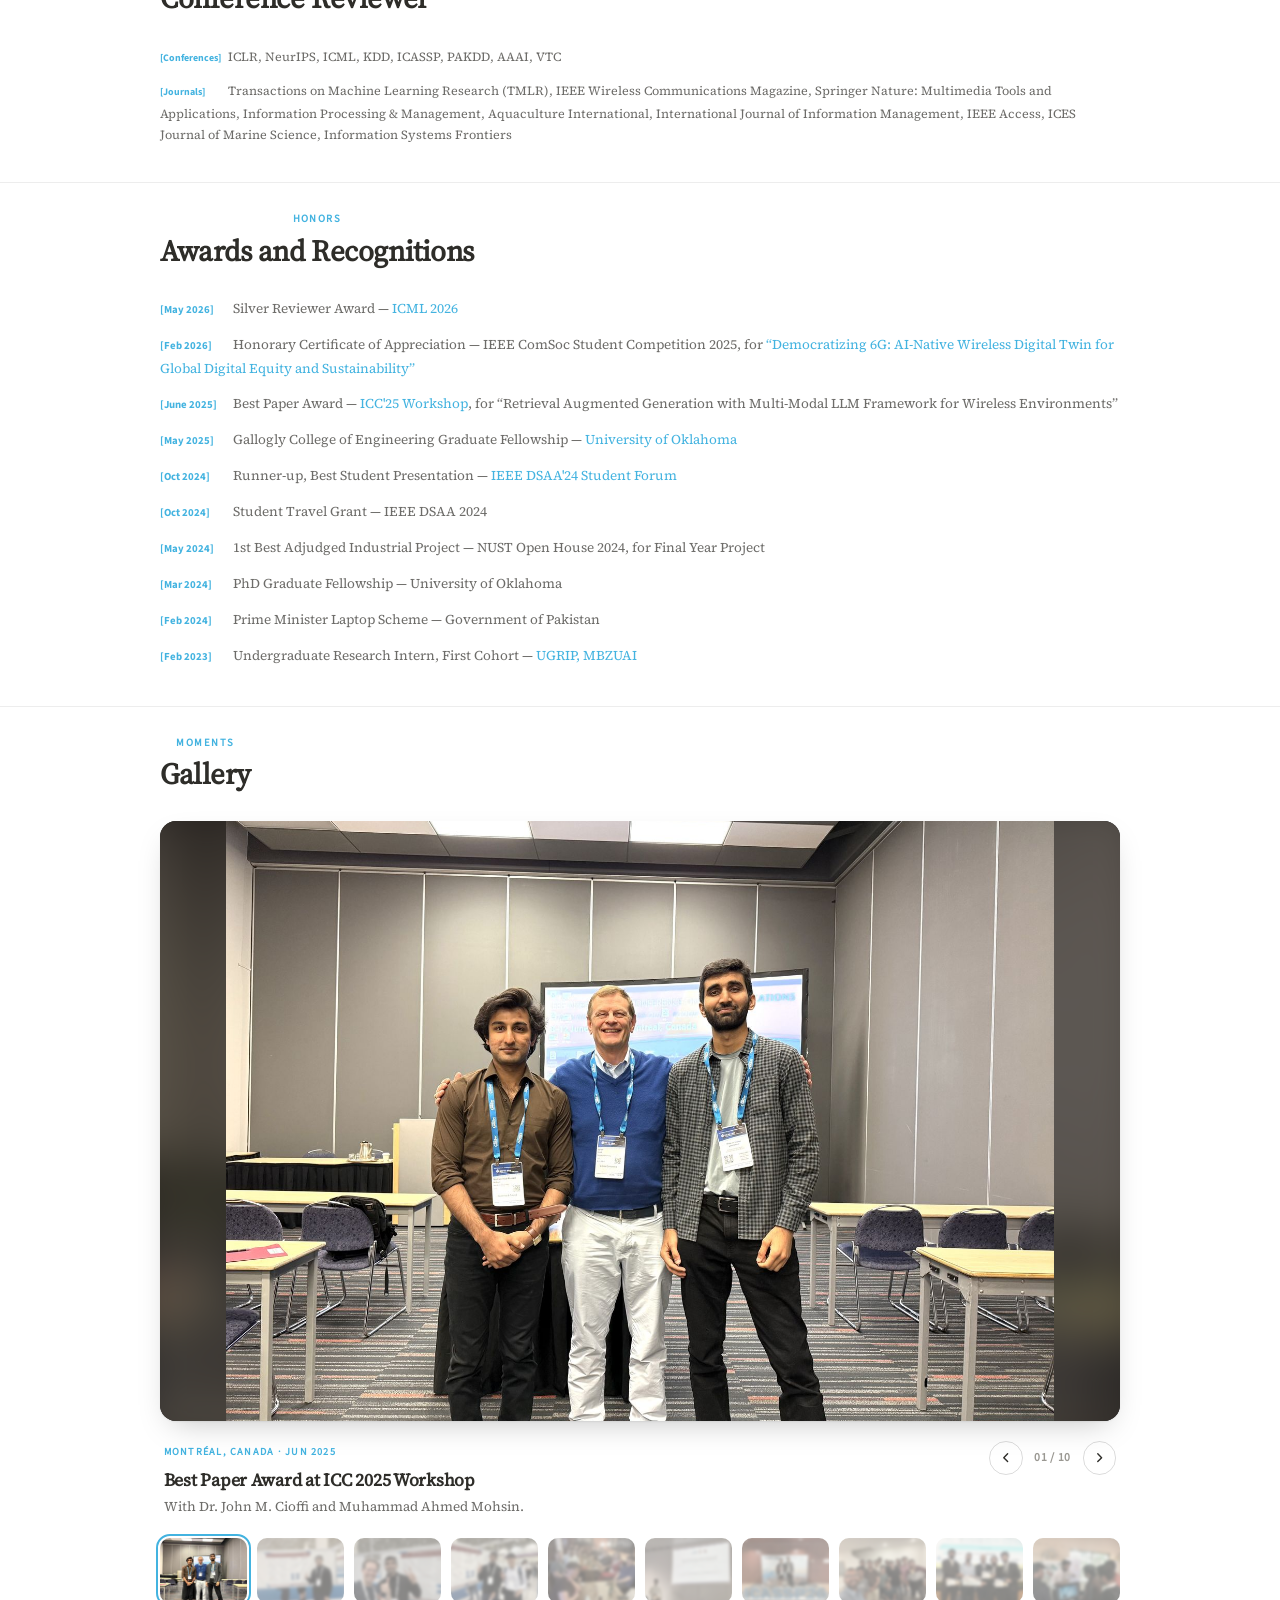
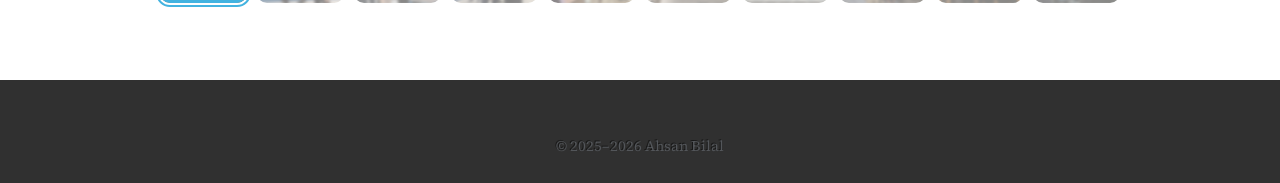
==== commit 844c4292: "Add project page: Game-Theoretic Self-Evolution of LLMs (minimax-regret curricula)" ====
--- a/index.html
+++ b/index.html
@@ -110,6 +110,7 @@
                 <li><a href="#reviewing">Reviewing</a></li>
                 <li><a href="#awards">Awards</a></li>
                 <li><a href="#gallery">Gallery</a></li>
+                <li><a href="projects/self-evolving-llms/">Project</a></li>
                 <li><a href="assets/pdfs/cv.pdf" target="_blank" class="nav-cv">CV</a></li>
             </ul>
             <button type="button" id="theme-toggle" class="theme-toggle-btn" aria-pressed="false">
@@ -143,7 +144,8 @@
                     memory-efficient inference via KV-cache compression, and agentic systems.</p>
                     <p>Currently, I focus on <strong>post-training for self-evolving LLMs</strong>: Challenger&ndash;Solver
                     self-play with minimax-regret environment design over verifiable environments, and
-                    influence-guided RLVR data selection.</p>
+                    influence-guided RLVR data selection
+                    (<a href="projects/self-evolving-llms/">project overview</a>).</p>
                     <p>I hold a B.E. in Electrical Engineering from
                     <a href="https://www.nust.edu.pk/" target="_blank">NUST</a>, where I worked with
                     <a href="https://seecs.nust.edu.pk/faculty/ahmad-salman/" target="_blank" style="white-space:nowrap">Dr. Ahmad Salman</a>,
